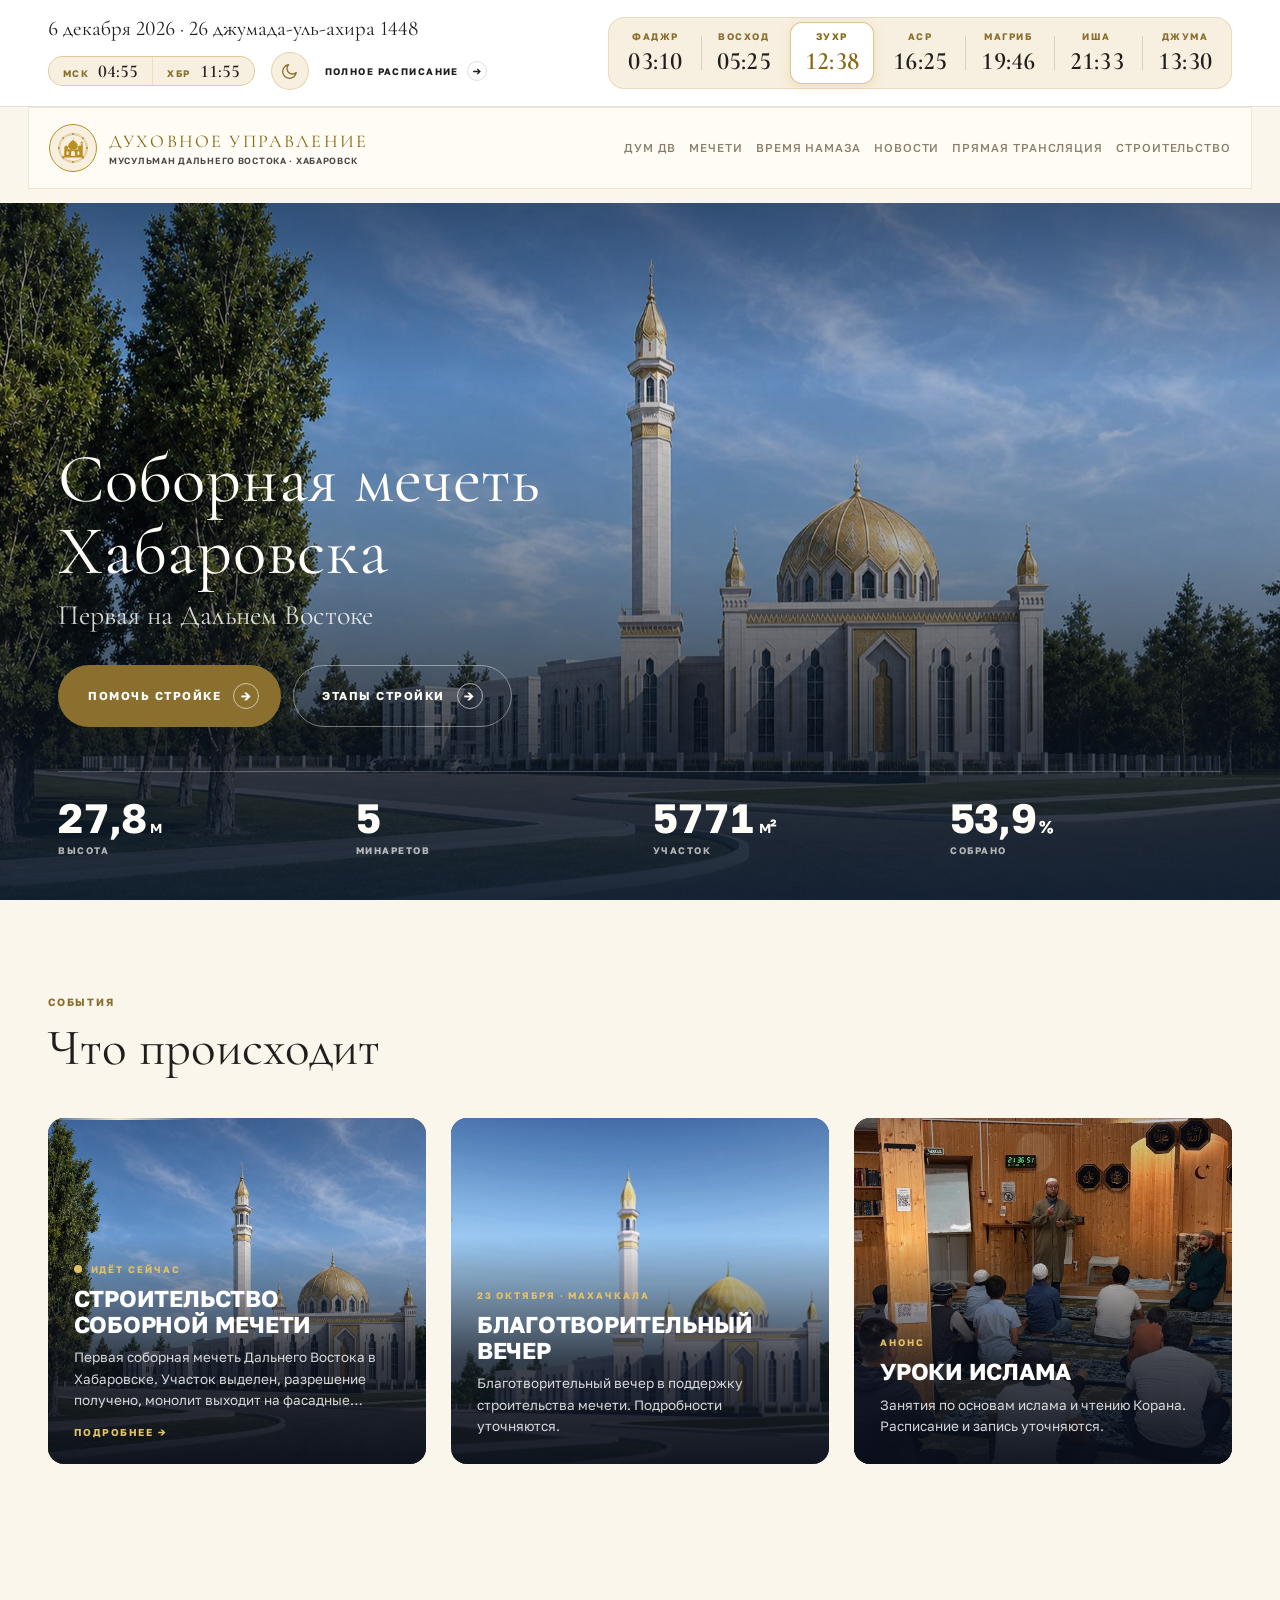
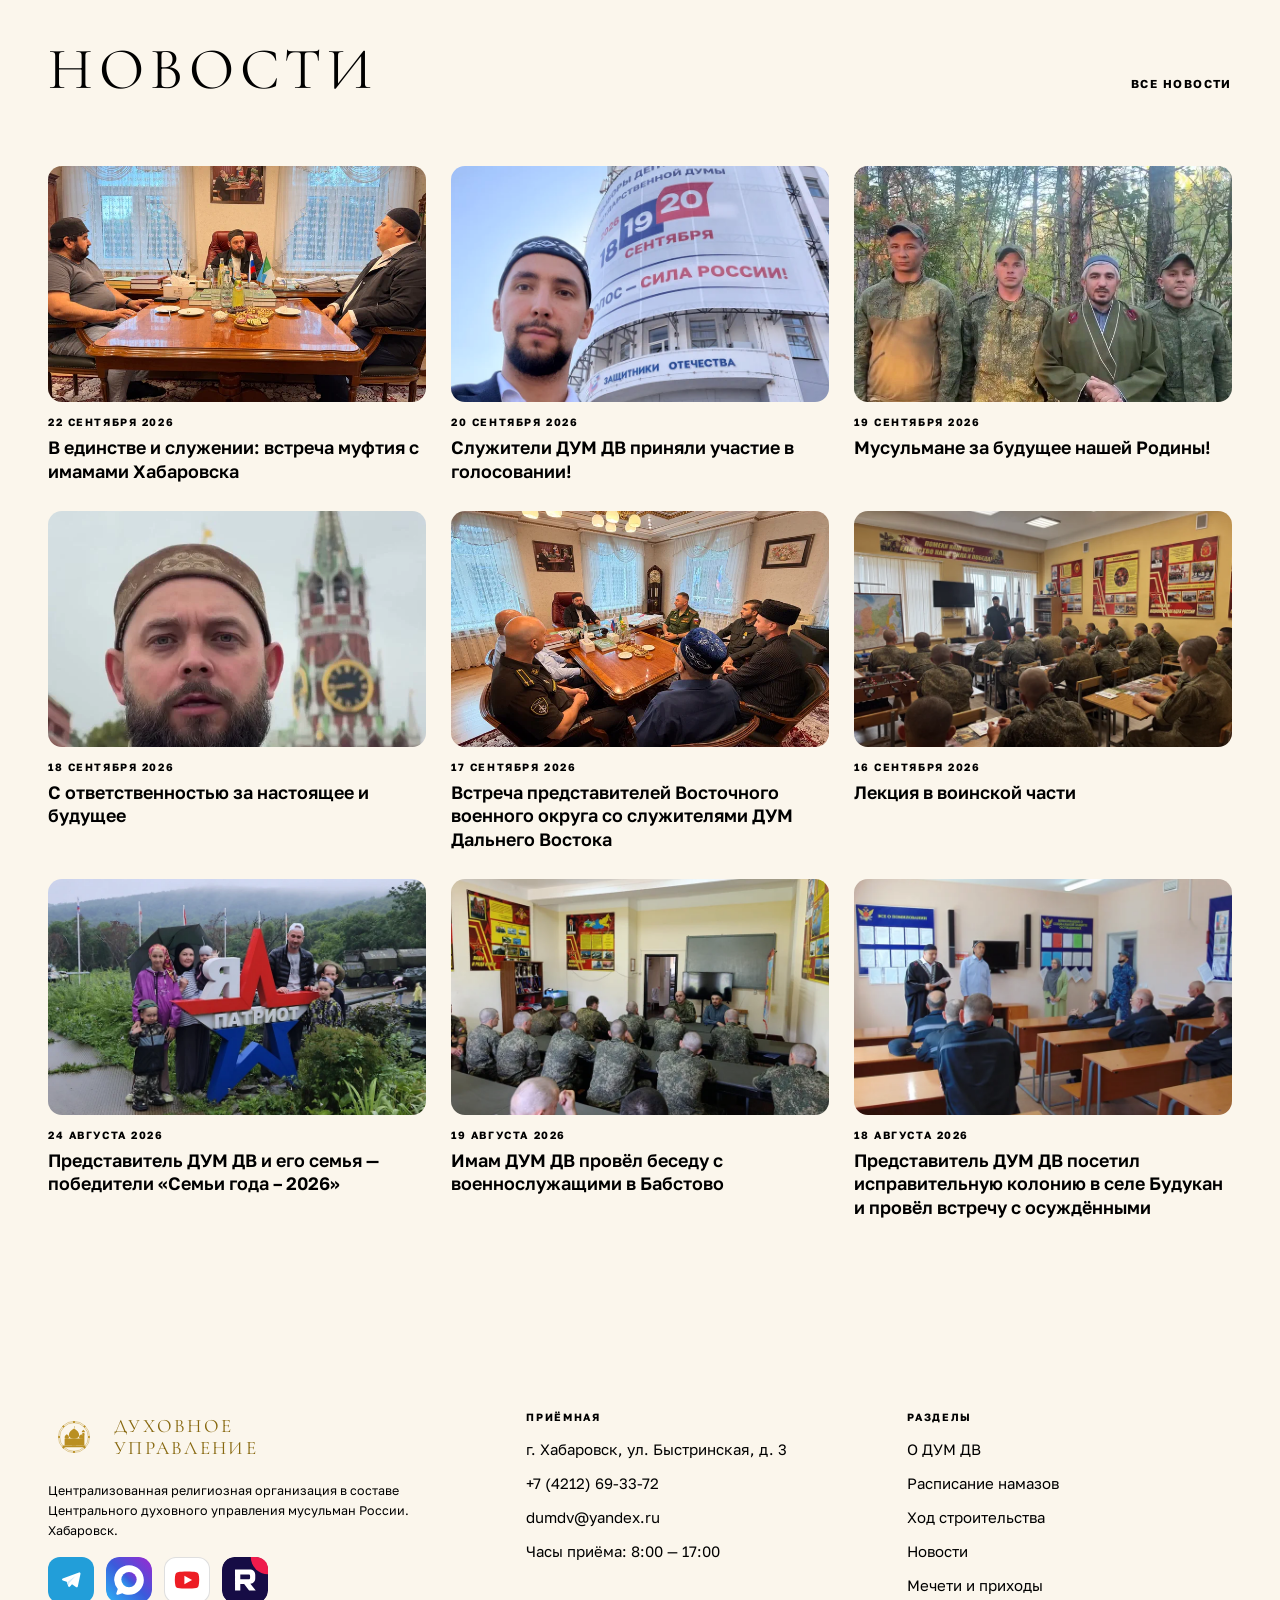
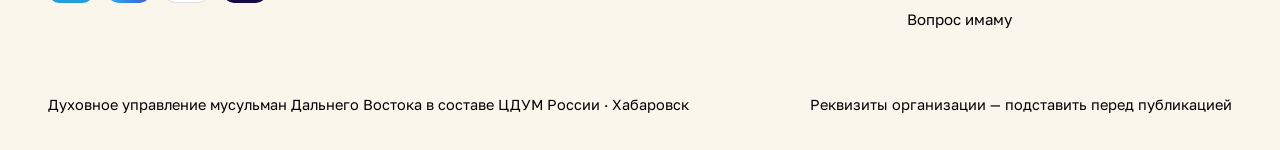
==== index.html @ f639b77c "Переключатель темы — рядом с часами Раньше он стоял последним в полосе и на телефоне уезжал отдельно" ====
<!DOCTYPE html>
<html lang="ru">
<head>
<meta charset="utf-8">
<meta name="viewport" content="width=device-width, initial-scale=1">
<title>Духовное управление мусульман Дальнего Востока — Хабаровск</title>
<link rel="preconnect" href="https://fonts.googleapis.com">
<link rel="preconnect" href="https://fonts.gstatic.com" crossorigin>
<link href="https://fonts.googleapis.com/css2?family=Cormorant+Garamond:wght@400;500;600&family=Golos+Text:wght@400;500;600;700&display=swap" rel="stylesheet">
<style>
*{box-sizing:border-box}
html{scroll-behavior:smooth}
body{margin:0;font-family:"Golos Text",system-ui,sans-serif;font-size:16px;background:#fbf6ec}
h1,h2,h3{font-family:"Cormorant Garamond",Georgia,serif;font-weight:400;margin:0}
a{color:#8a6f2e}
a:hover{color:#6f5822}
img{max-width:100%}
#night,#fsmenu{position:absolute;opacity:0;pointer-events:none}

.page{
  --pg:#fbf6ec;--srf:#ffffff;--pnl:#f7efdf;--tx:#201e1d;--mut:#4a4540;
  --brd:rgba(32,30,29,.14);--gold:#8a6f2e;--goldsoft:#c8a94f;--track:#e9dcc0;
  --strip:#ffffff;--heroimg:1;
  --veil:linear-gradient(100deg,rgba(251,246,236,.96) 0%,rgba(251,246,236,.84) 34%,rgba(251,246,236,.28) 64%,rgba(251,246,236,0) 100%);
  background:var(--pg);color:var(--tx);font-variant-numeric:lining-nums
}
#night:checked ~ .page{
  /* НОЧЬ — глубокая синева, тёплое золото, снимок остаётся читаемым */
  --pg:#0E1626;--srf:#17203200;--srf:#172032;--pnl:#131B2B;--tx:#F4EEDE;--mut:rgba(244,238,222,.74);
  --brd:rgba(244,238,222,.2);--gold:#E2C169;--goldsoft:#F0DCA3;--track:rgba(244,238,222,.18);
  --strip:#172032;--heroimg:1;
  --veil:linear-gradient(100deg,rgba(14,22,38,.95) 0%,rgba(14,22,38,.82) 34%,rgba(14,22,38,.42) 64%,rgba(14,22,38,.18) 100%)
}
/* небо со звёздами: ночью по выбору темы и ночью по хабаровскому времени */
#night:checked ~ .page .sky{display:block}
html.is-hero-night .sky{display:block}
#night:checked ~ .page .theme-day{display:none}
.theme-night{display:none}
#night:checked ~ .page .theme-night{display:inline}
#night:checked ~ .page .clocks{background:rgba(255,255,255,.14);border-color:rgba(226,193,105,.3)}
#night:checked ~ .page .clock{background:#161a23}
#night:checked ~ .page .prayers{background:rgba(255,255,255,.05)}
#night:checked ~ .page .prayer.is-next{background:rgba(226,193,105,.16);border-color:rgba(226,193,105,.5)}
#night:checked ~ .page .prayer.is-next .prayer-k,#night:checked ~ .page .prayer.is-next .prayer-v{color:#E2C169}
#night:checked ~ .page .hdr-in{background:rgba(25,29,40,.86);border-color:rgba(226,193,105,.22)}
#night:checked ~ .page .hdr.stuck .hdr-in{background:#191d28}
#night:checked ~ .page .hdr-nav a{color:rgba(243,236,221,.62)}
#night:checked ~ .page .hdr-nav a:hover,#night:checked ~ .page .hdr-nav a.active{color:#f3ecdd}
#night:checked ~ .page .hdr-nav a.active::after{background:#E2C169}
#night:checked ~ .page .hdr-link{color:#f3ecdd}
#night:checked ~ .page .dots i{background:#f3ecdd}
#night:checked ~ .page .fs{background:#12141c}
#night:checked ~ .page .hero .panel{box-shadow:0 18px 44px rgba(0,0,0,.4)}
#night:checked ~ .page .news-title{color:#E2C169}
#night:checked ~ .page .theme-toggle{background:rgba(255,255,255,.07);border-color:rgba(226,193,105,.32)}
#night:checked ~ .page .theme-toggle:hover{border-color:#E2C169;color:#E2C169}
#night:checked ~ .page .live-frame{box-shadow:0 18px 44px rgba(0,0,0,.4)}




.wrap{max-width:1240px;margin:0 auto;padding:0 28px}
.kicker{font-size:10.5px;font-weight:700;letter-spacing:.17em;text-transform:uppercase;color:var(--gold)}

/* строка намазов — единственный светло-зелёный элемент */
.strip{background:var(--strip);border-bottom:1px solid var(--brd)}
.strip-in{display:flex;align-items:center;gap:28px;flex-wrap:wrap;padding:16px 28px;max-width:1240px;margin:0 auto}
.strip-left{margin-right:auto;display:flex;flex-direction:column;gap:11px}
.strip-row{display:flex;align-items:center;gap:16px;flex-wrap:wrap}
.date{font-family:"Cormorant Garamond",Georgia,serif;font-size:21px;color:var(--tx);font-variant-numeric:lining-nums}
/* часы: Москва и Хабаровск, одной сдвоенной плашкой в стиле джумы */
.clocks{display:inline-flex;align-items:stretch;gap:1px;border-radius:999px;overflow:hidden;background:rgba(185,143,34,.28);border:1px solid rgba(185,143,34,.28)}
.clock{display:inline-flex;align-items:baseline;gap:9px;padding:5px 14px;background:var(--pnl)}
.clock-k{font-size:9.5px;font-weight:700;letter-spacing:.15em;text-transform:uppercase;color:var(--gold)}
.clock-v{font-family:"Cormorant Garamond",Georgia,serif;font-size:18px;font-weight:600;line-height:1;font-variant-numeric:lining-nums tabular-nums;color:var(--tx)}
/* двоеточие мигает раз в секунду — видно, что время живое */
.clock-v .sep{font-style:normal;animation:tick 1s step-end infinite}
@keyframes tick{0%,49%{opacity:1}50%,100%{opacity:.25}}
.strip-link{display:inline-flex;align-items:center;gap:8px;font-size:9.5px;font-weight:700;letter-spacing:.15em;text-transform:uppercase;color:var(--tx);text-decoration:none}
.strip-link .arr{display:inline-grid;place-items:center;width:20px;height:20px;flex:none;border-radius:50%;border:1px solid var(--brd);transition:background .2s ease,border-color .2s ease}
.strip-link .arr svg{display:block;width:9px;height:9px;fill:none;stroke:currentColor;stroke-width:1.8}
.strip-link:hover{color:var(--gold)}
.strip-link:hover .arr{background:var(--gold);border-color:var(--gold);color:#fff}
.strip-link:hover .arr svg{stroke:#fff}
/* времена намазов */
.prayers{display:flex;gap:4px;flex-wrap:wrap;align-items:stretch;padding:4px;border-radius:16px;background:var(--pnl);border:1px solid rgba(185,143,34,.2)}
.prayer{position:relative;display:flex;flex-direction:column;align-items:center;justify-content:center;gap:7px;min-width:78px;padding:9px 14px;border-radius:12px;border:1px solid transparent;transition:background .25s ease,border-color .25s ease}
.prayer + .prayer::before{content:"";position:absolute;left:-2px;top:22%;bottom:22%;width:1px;background:var(--brd)}
.prayer.is-next{background:var(--srf);border-color:rgba(185,143,34,.5);box-shadow:0 3px 12px rgba(185,143,34,.16)}
.prayer.is-next::before,.prayer.is-next + .prayer::before{opacity:0}
.prayer.is-next .prayer-k,.prayer.is-next .prayer-v{color:#87680F}
.prayer-k{font-size:9.5px;font-weight:700;letter-spacing:.16em;text-transform:uppercase;color:var(--gold);line-height:1}
.prayer-v{font-family:"Cormorant Garamond",Georgia,serif;font-size:25px;font-weight:600;line-height:1;font-variant-numeric:lining-nums tabular-nums;letter-spacing:.01em;color:var(--tx)}
@media (max-width:900px){
  .strip-in{gap:18px}
  .prayer{min-width:0;padding:8px 10px}
  .prayer-v{font-size:21px}
}

/* шапка */
.hdr{position:sticky;top:18px;z-index:50;padding:0 28px;transition:top .25s ease,padding .25s ease}
.hdr-in{position:relative;max-width:1240px;margin:0 auto;display:flex;align-items:center;gap:16px;flex-wrap:nowrap;white-space:nowrap;padding:16px 20px;background:rgba(255,253,247,.86);backdrop-filter:blur(10px);border:1px solid rgba(185,143,34,.18);transition:background .25s ease,box-shadow .25s ease,padding .25s ease,max-width .25s ease}
.hdr.stuck{top:12px}
.hdr.stuck .hdr-in{background:#fff;box-shadow:0 14px 34px rgba(32,30,29,.14)}
.brand{display:flex;align-items:center;gap:12px;text-decoration:none;color:inherit;margin-right:auto;flex:none}
.brand-badge{width:48px;height:48px;flex:none;border-radius:50%;background:var(--pnl);border:1.5px solid #B98F22;display:grid;place-items:center}
.mark{width:30px;height:30px;fill:#B98F22}
.mark .cut{fill:var(--pnl)}
.brand-name{font-family:"Cormorant Garamond",Georgia,serif;font-size:18px;letter-spacing:.12em;text-transform:uppercase;color:#87680F;line-height:1}
.brand-sub{font-size:9px;font-weight:600;letter-spacing:.08em;text-transform:uppercase;color:var(--mut);margin-top:4px;display:block}
.hdr-nav{display:flex;align-items:center;gap:13px;flex-wrap:nowrap;align-self:stretch}
.hdr-nav a{position:relative;display:flex;align-items:center;font-size:11.5px;font-weight:500;letter-spacing:.08em;text-transform:uppercase;color:#8a7f6a;text-decoration:none}
.hdr-nav a:hover{color:#43340D}
.hdr-nav a.active{color:#201e1d}
.hdr-nav a.active::after{content:"";position:absolute;left:-2px;right:-2px;bottom:-20px;height:2px;background:#87680F}
.hdr.stuck .hdr-nav a.active::after{bottom:-16px}
.hdr-right{display:flex;align-items:center;gap:12px;flex-wrap:nowrap;flex:none}
.hdr-link{display:inline-flex;align-items:center;gap:7px;font-size:11.5px;font-weight:500;letter-spacing:.08em;text-transform:uppercase;color:#43340D;text-decoration:none;cursor:pointer}
.hdr-link:hover{color:#87680F}
.badge{width:24px;height:24px;border-radius:50%;background:#E2C169;color:#43340D;font-family:"Cormorant Garamond",Georgia,serif;font-size:14px;font-weight:600;display:grid;place-items:center;font-variant-numeric:lining-nums tabular-nums}
.dots{display:inline-flex;align-items:center;gap:4px}
.dots i{width:5px;height:5px;border-radius:50%;background:#43340D;display:block}
.dots.close i:first-child{transform:rotate(45deg)}
.hdr-cta{padding:12px 14px 12px 18px;font-size:10.5px;letter-spacing:.08em;background:#B98F22}
.hdr-cta .arrow{width:22px;height:22px;font-size:12px}
.hdr-cta:hover{background:#87680F;color:#fff}

/* полноэкранное меню */
.fs{display:none;position:fixed;inset:0;z-index:60;background:#FFFDF7;overflow:auto}
#fsmenu:checked ~ .page .fs{display:block}
.fs-in{max-width:1240px;margin:0 auto;padding:34px 28px 80px}
.fs-top{display:flex;align-items:center;justify-content:space-between;gap:24px;padding-bottom:34px;border-bottom:1px solid var(--brd)}
.fs-grid{display:grid;grid-template-columns:1fr 1fr;gap:64px;margin-top:56px}
.fs-col h4{font-size:10.5px;font-weight:700;letter-spacing:.16em;text-transform:uppercase;color:#B98F22;margin:0 0 22px}
.fs-col a{display:block;font-family:"Cormorant Garamond",Georgia,serif;font-size:34px;line-height:1.35;color:var(--tx);text-decoration:none}
.fs-col a:hover{color:#87680F}

/* герой */
/* шапка стоит над рендером, а не поверх него */
.hero{position:relative;overflow:hidden;background:var(--pg);margin-top:14px}
.hero-img{position:absolute;inset:0;width:100%;height:100%;object-fit:cover;object-position:55% 50%;opacity:var(--heroimg)}
/* медленный наезд на рендер — как на странице стройки */
.hero-img,.hero-night-img{animation:heroCreep 11s cubic-bezier(.26,.6,.3,1) forwards}
@keyframes heroCreep{from{transform:scale(1.005)}to{transform:scale(1.085)}}
/* «Окно в Хабаровск»: баннер темнеет от магриба до восхода по времени
   Хабаровска. Слой лежит ПОД вуалью — слева вуаль его перекрывает, и
   тёмный текст на светлом остаётся читаемым, а справа видно ночь.
   Тема сайта тут ни при чём, страница всегда светлая. */
.hero-night{position:absolute;inset:0;pointer-events:none;opacity:0;transition:opacity 2s ease}
html.is-hero-night .hero-night{opacity:1}
/* Временно. Заменить на ночной рендер: assets/hero-night.webp —
   как только файл появится, скрипт добавит .has-img и имитация погаснет. */
.hero-night-tint{position:absolute;inset:0;background:linear-gradient(to bottom,rgba(8,13,30,.88) 0%,rgba(10,16,34,.8) 34%,rgba(14,21,40,.66) 66%,rgba(17,25,44,.54) 100%)}
.hero-stars{position:absolute;left:0;right:0;top:0;height:44%;background-repeat:no-repeat;background-image:
  radial-gradient(1.6px 1.6px at 14% 26%,rgba(255,255,255,.5),transparent 62%),
  radial-gradient(1.3px 1.3px at 29% 14%,rgba(255,255,255,.38),transparent 62%),
  radial-gradient(1.5px 1.5px at 47% 33%,rgba(255,255,255,.3),transparent 62%),
  radial-gradient(1.2px 1.2px at 63% 11%,rgba(255,255,255,.42),transparent 62%),
  radial-gradient(1.7px 1.7px at 78% 24%,rgba(255,255,255,.34),transparent 62%),
  radial-gradient(1.3px 1.3px at 90% 38%,rgba(255,255,255,.28),transparent 62%)}
.hero-night-img{position:absolute;inset:0;width:100%;height:100%;object-fit:cover;object-position:inherit}
.hero-night:not(.has-img) .hero-night-img{display:none}
.hero-night.has-img .hero-night-tint,.hero-night.has-img .hero-stars{display:none}
.sky{display:none;position:absolute;inset:0;pointer-events:none}
/* мягкий свет от луны по небу */
.sky::after{content:"";position:absolute;right:0;top:0;width:min(680px,72%);height:min(540px,62%);pointer-events:none;background:radial-gradient(circle at 76% 22%,rgba(243,230,192,.22),rgba(243,230,192,.08) 40%,transparent 68%)}
.moon{position:absolute;right:120px;top:70px;width:96px;height:96px;border-radius:50%;box-shadow:inset -24px -8px 0 0 #f3e6c0,0 0 120px 38px rgba(243,230,192,.3)}
.star{position:absolute;width:4px;height:4px;border-radius:50%;background:#fff;box-shadow:0 0 6px 1px rgba(255,255,255,.5);animation:twinkle 3.4s ease-in-out infinite}
/* крестообразные лучи от звезды вместо круглого зарева */
.star::before,.star::after{content:"";position:absolute;left:50%;top:50%;transform:translate(-50%,-50%);pointer-events:none}
.star::before{width:26px;height:1.5px;background:linear-gradient(90deg,transparent,rgba(255,255,255,.75) 50%,transparent)}
.star::after{width:1.5px;height:26px;background:linear-gradient(180deg,transparent,rgba(255,255,255,.75) 50%,transparent)}
@keyframes twinkle{0%,100%{opacity:.5}50%{opacity:1}}
/* ночью мечеть стоит в лунном свете — без солнечных бликов */
.sky::before{content:"";position:absolute;inset:0;pointer-events:none;
  background:radial-gradient(ellipse 54% 48% at 62% 56%,rgba(154,186,232,.18),transparent 72%),
             radial-gradient(ellipse 62% 38% at 78% 6%,rgba(176,203,246,.2),transparent 74%)}
.sky::after{background:radial-gradient(circle at 76% 22%,rgba(206,222,250,.26),rgba(206,222,250,.1) 42%,transparent 72%)}
.moon{box-shadow:inset -24px -8px 0 0 #eef2fb,0 0 130px 40px rgba(205,221,248,.34)}
/* звёзды мелкие и мерцают вразнобой */
.star{width:3px;height:3px;background:#fff;box-shadow:0 0 5px 1px rgba(255,255,255,.6);
  animation:twinkle 3.1s ease-in-out infinite}
.star::before{width:18px;height:1.2px;
  background:linear-gradient(90deg,transparent,rgba(238,245,255,.8) 50%,transparent)}
.star::after{width:1.2px;height:18px;
  background:linear-gradient(180deg,transparent,rgba(238,245,255,.8) 50%,transparent)}
.star:nth-child(3n){width:2px;height:2px;animation-duration:2.3s}
.star:nth-child(3n)::before{width:13px}
.star:nth-child(3n)::after{height:13px}
.star:nth-child(4n){width:4px;height:4px;animation-duration:4.4s}
.star:nth-child(4n)::before{width:24px}
.star:nth-child(4n)::after{height:24px}
.star:nth-child(5n){animation-duration:5.2s}
@keyframes twinkle{0%,100%{opacity:.28}50%{opacity:1}}

/* ночной снимок: гасим дневной свет и уводим кадр в синеву */
#night:checked ~ .page .hero,#night:checked ~ .page .bh{background:#070C18}
#night:checked ~ .page .hero-img,
#night:checked ~ .page .bh-shot img{filter:brightness(.44) contrast(1.08) saturate(.52)}
#night:checked ~ .page .hero-veil{background:linear-gradient(to bottom,
  rgba(7,13,26,.5) 0%,rgba(7,13,26,.28) 30%,rgba(7,13,26,.5) 62%,rgba(8,15,30,.88) 100%)}
#night:checked ~ .page .bh-veil{background:linear-gradient(to bottom,
  rgba(7,13,26,.52) 0%,rgba(7,13,26,.3) 28%,rgba(7,13,26,.5) 58%,rgba(8,15,30,.9) 100%)}
.hero-night-tint{background:linear-gradient(to bottom,rgba(8,13,30,.72) 0%,rgba(10,16,34,.6) 34%,
  rgba(14,21,40,.5) 66%,rgba(17,25,44,.62) 100%)}
.hero .panel{box-shadow:0 18px 44px rgba(32,30,29,.14)}
.hero h1{font-size:clamp(44px,7vw,92px);line-height:1.03;letter-spacing:.02em;text-transform:uppercase;max-width:12ch;color:var(--tx)}
.hero p{font-family:"Cormorant Garamond",Georgia,serif;font-size:26px;line-height:1.5;max-width:34ch;color:var(--mut);margin:32px 0 38px}
.btns{display:flex;gap:14px;flex-wrap:wrap}
.btn{display:inline-flex;align-items:center;gap:12px;border-radius:999px;padding:17px 22px 17px 30px;font-size:11.5px;font-weight:700;letter-spacing:.13em;text-transform:uppercase;text-decoration:none}
.btn-primary{background:var(--gold);color:#fff}
.btn-primary:hover{opacity:.88;color:#fff}
.btn-ghost{border:1px solid var(--brd);color:var(--gold);padding:17px 28px}
.btn-ghost:hover{background:var(--pnl)}
.arrow{width:26px;height:26px;border:1.5px solid rgba(255,255,255,.6);border-radius:50%;display:grid;place-items:center;font-size:13px}

/* первый экран: светлый текст на затемнённом рендере, цифры по низу */
.hero{min-height:86svh;display:flex;flex-direction:column;justify-content:flex-end;color:#FFFDF8}
.hero-veil{position:absolute;inset:0;background:linear-gradient(to bottom,
  rgba(10,18,30,.46) 0%,rgba(10,18,30,.1) 26%,rgba(10,18,30,.34) 50%,
  rgba(10,18,30,.74) 76%,rgba(14,28,47,.94) 100%)}
.hero-in{position:relative;width:100%;max-width:1240px;margin:0 auto;
  padding:clamp(104px,12vw,170px) clamp(20px,3vw,52px) clamp(26px,3.4vw,44px)}
.hero h1{font-size:clamp(34px,5.4vw,74px);line-height:1.04;letter-spacing:.01em;
  text-transform:none;max-width:16ch;color:#FFFDF8;margin:0}
.hero .hero-sub{font-family:"Cormorant Garamond",Georgia,serif;font-size:clamp(18px,2.2vw,28px);
  line-height:1.25;color:rgba(255,253,248,.84);margin:10px 0 0;max-width:none}
.hero-btns{display:flex;flex-wrap:wrap;gap:12px;margin-top:clamp(22px,3vw,32px)}
.hero-btns .btn-ghost{border-color:rgba(255,253,248,.42);color:#FFFDF8}
.hero-btns .btn-ghost:hover{border-color:#FFFDF8;background:rgba(255,253,248,.1)}
.hero-figs{display:grid;grid-template-columns:repeat(4,1fr);gap:clamp(10px,2vw,26px);
  margin-top:clamp(26px,3.6vw,44px);padding-top:clamp(18px,2.4vw,26px);
  border-top:1px solid rgba(255,253,248,.22)}
.hero-v{font-size:clamp(22px,3.2vw,42px);font-weight:700;line-height:1;letter-spacing:-.02em;
  font-variant-numeric:lining-nums tabular-nums}
.hero-v small{font-size:.42em;font-weight:600;margin-left:.2em}
.hero-k{margin-top:7px;font-size:9.5px;font-weight:700;letter-spacing:.16em;text-transform:uppercase;
  color:rgba(255,253,248,.68)}
@media (max-width:680px){.hero-figs{grid-template-columns:1fr 1fr;row-gap:20px}}

/* о нас */
.about{background:var(--srf);padding:100px 0}
.about h2{font-size:clamp(32px,4vw,48px);line-height:1.12;color:var(--tx);margin:16px 0 22px;max-width:22ch}
.about-grid{display:grid;grid-template-columns:1.05fr 1fr;gap:64px;align-items:start}
.about .lead{margin-bottom:16px}
.about-facts{display:grid;grid-template-columns:1fr 1fr;gap:1px;background:var(--brd)}
.fact{background:var(--srf);padding:24px 22px}
.fact-k{font-size:10px;font-weight:700;letter-spacing:.14em;text-transform:uppercase;color:var(--gold)}
.fact-v{font-family:"Cormorant Garamond",Georgia,serif;font-size:22px;line-height:1.3;color:var(--tx);margin-top:8px}

/* стройка */
.build{background:var(--pnl);padding:100px 0 92px}
.build-grid{display:grid;grid-template-columns:1fr;gap:64px;align-items:start;margin-top:20px}
.build h2{font-size:clamp(34px,4vw,54px);line-height:1.12;color:var(--tx);margin-bottom:22px}
.lead{font-size:17px;line-height:1.75;color:var(--mut);max-width:52ch;margin:0}
.big-sum{font-family:"Cormorant Garamond",Georgia,serif;font-size:clamp(40px,5vw,64px);line-height:1;color:var(--gold);margin-top:40px;font-variant-numeric:lining-nums tabular-nums}
.sub{font-size:14px;color:var(--mut);margin-top:10px}
.rule{height:1px;background:var(--brd);margin:28px 0 20px;max-width:56ch}
.panel{background:var(--srf);border:1px solid var(--brd);border-radius:6px;padding:28px}
.panel-row{display:flex;justify-content:space-between;gap:16px;align-items:flex-end}
.panel-label{font-size:11px;font-weight:700;letter-spacing:.14em;text-transform:uppercase;color:var(--gold)}
.panel-num{font-family:"Cormorant Garamond",Georgia,serif;font-size:32px;line-height:1.1;margin-top:4px;color:var(--tx);white-space:nowrap;font-variant-numeric:lining-nums tabular-nums}
.panel-num-sm{font-size:26px}
.track{height:10px;border-radius:999px;background:var(--track);overflow:hidden}
.bar{height:100%;background:var(--gold)}
.panel .track{height:12px;margin-top:16px}
.meta-row{display:flex;justify-content:space-between;font-size:12px;color:var(--mut);margin-top:8px}
.goal{background:var(--pnl);border-radius:6px;padding:20px;margin-top:20px}
.goal .track{margin-top:10px;height:10px}
.goal .bar{background:var(--goldsoft)}
.amounts{display:grid;grid-template-columns:repeat(4,1fr);gap:8px;margin-top:12px}
.amount{border:1px solid var(--brd);border-radius:999px;padding:7px 4px;text-align:center;font-family:"Cormorant Garamond",Georgia,serif;font-size:15px;font-weight:600;color:var(--tx);font-variant-numeric:lining-nums tabular-nums}
.amount.on{background:var(--gold);border-color:var(--gold);color:#fff}
.panel .btn{width:100%;justify-content:center;margin-top:20px;padding:18px}
.fine{font-size:12px;line-height:1.6;color:var(--mut);margin-top:14px}

.stages{margin-top:72px;display:flex;flex-direction:column;gap:12px}
.stage{display:grid;grid-template-columns:96px 1fr 300px;gap:28px;align-items:center;background:var(--srf);border:1px solid var(--brd);border-left:5px solid var(--brd);border-radius:4px;padding:24px 28px}
.stage.active{border-color:var(--gold);border-left-color:var(--gold);background:rgba(200,169,79,.12)}
.stage-num{display:flex;flex-direction:column;gap:6px}
.stage-num .num{font-family:"Cormorant Garamond",Georgia,serif;font-size:38px;line-height:1;color:var(--mut)}
.stage.done .num{color:var(--tx)}
.stage.active .num{color:var(--gold)}
.stage-num .status{font-size:9.5px;font-weight:700;letter-spacing:.14em;text-transform:uppercase;color:var(--mut)}
.stage.active .status{color:var(--gold)}
.stage-title{font-family:"Cormorant Garamond",Georgia,serif;font-size:26px;line-height:1.25;color:var(--tx)}
.stage-money-row{display:flex;justify-content:space-between;align-items:baseline;gap:12px;margin-bottom:10px}
.stage-money .sum{font-family:"Cormorant Garamond",Georgia,serif;font-size:18px;font-weight:600;color:var(--tx);font-variant-numeric:lining-nums tabular-nums}
.stage-money .pct{font-family:"Cormorant Garamond",Georgia,serif;font-size:17px;font-weight:600;color:var(--mut);font-variant-numeric:lining-nums tabular-nums}
.stage.active .pct{color:var(--gold)}
.stage.done .bar{background:var(--goldsoft)}
.stage.next .bar{background:transparent}

/* новости */
.news{background:var(--srf);padding:110px 0 120px}
.head-row{display:flex;align-items:baseline;justify-content:space-between;gap:24px;margin:0 0 64px}
.head-row h2{font-size:clamp(32px,4vw,52px);line-height:1.1;color:var(--tx)}
.more{font-size:11.5px;font-weight:700;letter-spacing:.13em;text-transform:uppercase;text-decoration:none;color:var(--gold);border-bottom:1px solid var(--goldsoft);padding-bottom:3px}
/* новости — воздушная сетка в духе Montfort: тонкий заголовок, сноска-дата, ссылка без засечек */
.news .head-row h2{font-size:clamp(38px,4.6vw,60px);font-weight:400;letter-spacing:.1em;text-transform:uppercase;color:var(--gold)}
.news-grid{display:grid;grid-template-columns:repeat(3,1fr);gap:72px 44px}
.news-card{display:block;text-decoration:none;color:inherit}
.news-photo{aspect-ratio:3/2;border-radius:4px;background:var(--pnl);border:1px solid var(--brd);display:grid;place-items:center;overflow:hidden;transition:filter .3s ease}
.news-photo img{width:100%;height:100%;object-fit:cover;display:block}
.news-card:hover .news-photo{filter:brightness(1.04)}
.news-photo .slot-label{font-size:10px;font-weight:600;letter-spacing:.16em;text-transform:uppercase;color:var(--mut);opacity:.75}
.news-date{font-size:12.5px;font-weight:400;letter-spacing:.01em;color:var(--mut);margin-top:26px}
.news-title{font-family:"Golos Text",system-ui,sans-serif;font-size:19px;font-weight:400;line-height:1.55;letter-spacing:.005em;color:#87680F;margin-top:12px;transition:color .2s ease}
.news-card:hover .news-title{color:var(--tx)}

/* приходы */
.regions{background:var(--pg);padding:100px 0}
.regions-grid{display:grid;grid-template-columns:repeat(4,1fr);gap:1px;background:var(--brd)}
.region{background:var(--pg);padding:30px 26px;min-width:0}
.region-name{font-family:"Cormorant Garamond",Georgia,serif;font-size:26px;line-height:1.2;color:var(--tx)}
.region-note{font-size:14px;line-height:1.6;color:var(--mut);margin-top:10px}

/* вопрос имаму */
.ask{background:var(--pg);padding:0 0 96px}
.ask-in{border-top:1px solid var(--brd);padding-top:56px;display:flex;align-items:center;justify-content:space-between;gap:56px;flex-wrap:wrap}
.ask h2{font-size:clamp(32px,4vw,52px);line-height:1.12;margin:16px 0 14px;color:var(--tx)}
.ask p{font-size:17px;line-height:1.7;color:var(--mut);margin:0;max-width:56ch}

/* подвал */
footer{background:var(--srf);border-top:1px solid var(--brd);color:var(--tx)}
.foot{display:grid;grid-template-columns:1.3fr 1fr 1fr;gap:56px;padding:72px 28px 30px;max-width:1240px;margin:0 auto}
.foot-brand{display:flex;align-items:center;gap:14px}
.foot-badge{width:52px;height:52px;border-radius:50%;background:var(--pnl);border:1.5px solid var(--gold);display:grid;place-items:center}
.foot-badge .mark{width:32px;height:32px}
.foot-col h4{font-size:10.5px;font-weight:700;letter-spacing:.16em;text-transform:uppercase;color:var(--gold);margin:0 0 14px}
.foot-col a,.foot-col span{display:block;font-size:15px;line-height:1.6;color:var(--tx);text-decoration:none;margin-bottom:10px}
.foot-note{font-size:12.5px;color:var(--mut);line-height:1.6}
.socials{display:flex;gap:12px;margin-top:16px}
.social{position:relative;width:46px;height:46px;border-radius:12px;display:grid;place-items:center;text-decoration:none;overflow:hidden;transition:transform .25s ease,box-shadow .25s ease}
.social::after{content:"";position:absolute;inset:0;border-radius:inherit;pointer-events:none;opacity:0;background:linear-gradient(115deg,transparent 30%,rgba(255,255,255,.75) 50%,transparent 70%);background-size:280% 100%;background-position:130% 0}
.social:hover{transform:translateY(-3px);box-shadow:0 10px 22px rgba(32,30,29,.22)}
.social:hover::after{opacity:1;animation:sheen 1.1s ease-in-out infinite}
@keyframes sheen{0%{background-position:130% 0}100%{background-position:-130% 0}}
@media (prefers-reduced-motion:reduce){
  .social:hover::after{animation:none;opacity:.35;background-position:50% 0}
  .social:hover{transform:none}
  .clock-v .sep{animation:none}
  .hero-night{transition:none}
  .hero-img,.hero-night-img{animation:none;transform:none}
}
.legal{max-width:1240px;margin:0 auto;padding:0 28px 34px}
.legal-in{border-top:1px solid var(--brd);padding-top:22px;display:flex;justify-content:space-between;align-items:center;gap:22px;flex-wrap:wrap;font-size:14.5px;line-height:1.6;color:var(--mut)}
.theme-btn{font-size:12px;color:var(--gold);cursor:pointer;border-bottom:1px solid var(--brd);padding-bottom:2px}
.theme-btn:hover{color:var(--tx)}
.theme-toggle{display:inline-grid;place-items:center;width:38px;height:38px;flex:none;cursor:pointer;border-radius:50%;background:var(--pnl);border:1px solid rgba(185,143,34,.28);color:var(--gold);transition:background .2s ease,border-color .2s ease,color .2s ease}
.theme-toggle:hover{border-color:#B98F22;color:#87680F}
.theme-toggle svg{width:19px;height:19px;fill:none;stroke:currentColor;stroke-width:1.7;stroke-linecap:round;stroke-linejoin:round}
/* светлая тема — луна (нажать, чтобы стемнело), тёмная — солнце */
.theme-toggle .theme-day{display:block}
.theme-toggle .theme-night{display:none}
.vh{position:absolute;width:1px;height:1px;margin:-1px;padding:0;overflow:hidden;clip:rect(0 0 0 0);white-space:nowrap;border:0}

/* шапка: одна строка на десктопе, на узких экранах разделы переносятся под логотип */
@media (max-width:700px){
  .hdr{padding:0 12px}
  .hdr-in{flex-wrap:wrap;white-space:normal;justify-content:center;gap:10px;padding:12px 14px}
  .brand{margin-right:0}
  .brand-sub{display:none}
  .hdr-nav{width:100%;justify-content:center;align-self:auto;gap:18px;flex-wrap:wrap}
  .hdr-nav a{font-size:10.5px}
  .hdr-nav a.active::after,.hdr.stuck .hdr-nav a.active::after{bottom:-5px}
}
@media (max-width:420px){
  .brand-badge{width:40px;height:40px}
  .mark{width:26px;height:26px}
  .brand-name{font-size:15px;letter-spacing:.08em}
  .hdr-nav{gap:14px}
  .panel{padding:20px}
  .panel-row{gap:10px}
  .panel-num{font-size:22px}
  .panel-num-sm{font-size:20px}
  .goal{padding:16px}
}
@media (max-width:1080px){
  .build-grid,.about-grid{grid-template-columns:1fr}
  .stage{grid-template-columns:80px 1fr}
  .stage-money{grid-column:1 / -1}
  .news-grid{grid-template-columns:1fr}
  .regions-grid{grid-template-columns:1fr 1fr}
  .foot{grid-template-columns:1fr}
  .moon{right:40px;top:40px;width:70px;height:70px}
}
@media (max-width:680px){
  .regions-grid{grid-template-columns:1fr}
  /* герой вытягивается в столбец, и от кадра остаётся узкая полоса:
     на 375 px видно меньше 12% ширины. Смещаем так, чтобы в эту
     полосу попал купол, а не пустое небо слева от минарета */
  .hero-img{object-position:70% 50%}
}
/* форма пожертвования */
.panel{border-radius:18px;padding:17px}
.panel .panel-label{font-size:9.5px;letter-spacing:.13em}
.panel .panel-num{font-size:21px;margin-top:2px}
.panel .panel-num-sm{font-size:17px;margin-top:1px}
.panel .meta-row{font-size:11px;margin-top:6px}
.panel .track{height:7px;margin-top:10px}
.panel .goal{margin-top:12px}
.panel .fine{font-size:10.5px;line-height:1.5;margin-top:9px}
.panel .btn{padding:13px 18px;font-size:10.5px;margin-top:12px}
.field-name{margin-top:12px}
.name-input{margin-top:7px;padding:9px 12px;font-size:16px}
.field-name.hidden{display:none}
.period{display:flex;gap:18px;flex-wrap:wrap;margin-top:8px}
.period .check{margin-top:0}
.track{position:relative;overflow:visible}
.bar{position:relative;border-radius:999px}
.bar-tag{position:absolute;right:-1px;top:50%;transform:translateY(-50%);background:var(--gold);color:#fff;font-family:"Cormorant Garamond",Georgia,serif;font-size:11.5px;font-weight:600;line-height:1;padding:3px 8px;border-radius:999px;border:2px solid var(--srf);font-variant-numeric:lining-nums tabular-nums}
.goal{border-radius:13px;background:linear-gradient(135deg,#E0AC2B,#B98F22 55%,#8E6B12);color:#fff;padding:11px 12px;box-shadow:0 6px 18px rgba(185,143,34,.34)}
.goal .panel-label,.goal .fine{color:rgba(255,255,255,.82)}
.goal .panel-num{color:#fff;font-size:18px}
.goal .track{background:rgba(255,255,255,.28)}
.goal .bar{background:#fff}
.goal-chip{background:rgba(255,255,255,.26);border-radius:999px;padding:4px 10px;font-size:9px;font-weight:700;letter-spacing:.13em;text-transform:uppercase;color:#fff}
.goal-pct{font-family:"Cormorant Garamond",Georgia,serif;font-size:15px;font-weight:600;color:#fff;background:rgba(255,255,255,.26);border-radius:999px;padding:3px 10px;font-variant-numeric:lining-nums tabular-nums}
.panel-note{font-size:13px;line-height:1.6;color:var(--mut);margin:18px 0 16px}
.check{display:flex;align-items:flex-start;gap:8px;font-size:12px;line-height:1.4;color:var(--tx);cursor:pointer;margin-top:8px}
.check input{width:15px;height:15px;flex:none;margin:1px 0 0;accent-color:#B98F22;cursor:pointer}
.check-consent{font-size:10.5px;color:var(--mut);margin-top:11px}
.check-week{margin-top:10px}
.sum-input{width:100%;margin-top:7px;padding:10px 12px;border:1px solid var(--brd);border-radius:11px;background:var(--srf);color:var(--tx);font-family:"Cormorant Garamond",Georgia,serif;font-size:18px;font-variant-numeric:lining-nums tabular-nums}
.sum-input:focus{outline:none;border-color:#B98F22}
.amounts{display:grid;grid-template-columns:repeat(4,1fr);gap:8px;margin-top:10px}
.amount{cursor:pointer;background:var(--srf);transition:background .2s ease,border-color .2s ease,color .2s ease}
.amount:hover{border-color:#B98F22}
.pay-mode{display:grid;grid-template-columns:1.25fr 1fr;gap:8px;margin-top:14px}
.mode{cursor:pointer;border-radius:11px;padding:10px 9px;font-family:inherit;font-size:10px;font-weight:700;letter-spacing:.07em;text-transform:uppercase;display:inline-flex;align-items:center;justify-content:center;gap:6px;transition:filter .2s ease,background .2s ease,color .2s ease}
.mode-auto{border:0;background:linear-gradient(135deg,#C79A26,#87680F);color:#fff;box-shadow:0 8px 22px rgba(185,143,34,.32)}
.mode-auto:hover{filter:brightness(1.06)}
.mode-once{border:1px solid var(--brd);background:var(--srf);color:var(--tx)}
.mode-once:hover{border-color:#B98F22;color:#87680F}
.mode-badge{background:rgba(255,255,255,.24);border-radius:999px;padding:3px 9px;font-size:10.5px;letter-spacing:.04em}
.pay-tabs{display:flex;gap:18px;margin-top:14px;border-bottom:1px solid var(--brd)}
.ptab{appearance:none;border:0;background:none;font-family:inherit;font-size:11.5px;color:var(--mut);padding:0 0 8px;cursor:pointer;position:relative}
.ptab.on{color:var(--tx);font-weight:600}
.ptab.on::after{content:"";position:absolute;left:0;right:0;bottom:-1px;height:2px;background:#B98F22}
.methods{display:grid;grid-template-columns:1fr 1fr;gap:7px;margin-top:10px}
.method-wide{grid-column:1 / -1;justify-content:center}
.method{display:flex;align-items:center;gap:8px;padding:8px 11px;border:1px solid var(--brd);border-radius:10px;background:var(--srf);font-family:inherit;font-size:11.5px;color:var(--tx);cursor:pointer;text-align:left;transition:border-color .2s ease,background .2s ease}
.method:hover{border-color:#B98F22}
.method.on{border-color:#B98F22;background:rgba(185,143,34,.08)}
.method .mi{width:23px;height:19px;flex:none;display:grid;place-items:center}
.method .mi svg{width:100%;height:100%;display:block}
.panel .btn{border-radius:14px}
@media (max-width:420px){
  .amounts{grid-template-columns:1fr 1fr}
  .methods{grid-template-columns:1fr}
  .pay-mode{grid-template-columns:1fr}
}

/* окно прямой трансляции вместо панели платежей */
/* в разметке окно идёт вторым, а показать его надо слева */
.live{min-width:0;order:-1}
.live-k{font-size:10px;font-weight:700;letter-spacing:.18em;text-transform:uppercase;color:var(--gold);
  display:flex;align-items:center;gap:9px}
.live-k::before{content:"";width:8px;height:8px;border-radius:50%;background:#d8443a;
  box-shadow:0 0 0 0 rgba(216,68,58,.6);animation:livePulse 2s ease-out infinite}
@keyframes livePulse{70%{box-shadow:0 0 0 9px rgba(216,68,58,0)}100%{box-shadow:0 0 0 0 rgba(216,68,58,0)}}
.live-frame{position:relative;margin-top:12px;aspect-ratio:16/9;border-radius:16px;overflow:hidden;
  background:#0d1420;border:1px solid var(--brd);box-shadow:0 18px 44px rgba(32,30,29,.16)}
.live-frame iframe{position:absolute;inset:0;width:100%;height:100%;border:0}
.live-n{margin-top:12px;font-size:13px;line-height:1.55;color:var(--mut)}

/* круглая кнопка пожертвования: ведёт на сайт сбора «Дом в раю» */
.give-dot{position:fixed;right:clamp(16px,2.4vw,30px);bottom:clamp(16px,2.4vw,30px);z-index:60;
  width:112px;height:112px;border-radius:50%;display:grid;place-items:center;text-align:center;
  background:var(--gold);color:#fff;text-decoration:none;
  font-size:10px;font-weight:700;letter-spacing:.12em;text-transform:uppercase;line-height:1.35;
  box-shadow:0 14px 36px rgba(185,143,34,.42);
  transition:transform .25s ease,background .25s ease}
.give-dot:hover{background:#9C7718;color:#fff;transform:translateY(-3px) scale(1.03)}
.give-dot:focus-visible{outline:2px solid var(--gold);outline-offset:4px}
.give-dot span{display:block;padding:0 12px}
@media (max-width:560px){.give-dot{width:94px;height:94px;font-size:9px}}

/* ── новости на главной: девять карточек сеткой ────────────────── */
.nr{position:relative;margin-top:clamp(22px,3vw,34px)}
.nr-row{display:grid;grid-template-columns:repeat(3,minmax(0,1fr));
  gap:clamp(18px,2.2vw,30px) clamp(16px,2vw,28px)}
@media (max-width:980px){.nr-row{grid-template-columns:repeat(2,minmax(0,1fr))}}
@media (max-width:640px){.nr-row{grid-template-columns:1fr}}
.nr-card{display:block;text-decoration:none;color:var(--tx);min-width:0}
.nr-shot{position:relative;aspect-ratio:16/10;border-radius:14px;overflow:hidden;background:var(--pnl)}
.nr-shot img{width:100%;height:100%;object-fit:cover;transition:transform .45s ease}
.nr-card:hover .nr-shot img,.nr-card:focus-visible .nr-shot img{transform:scale(1.03)}
.nr-stub{position:absolute;inset:0;background:
  radial-gradient(circle at 50% 44%,rgba(185,143,34,.22),transparent 64%),
  linear-gradient(160deg,#13243C,#0B1726)}
.nr-d{margin-top:14px;font-size:10.5px;font-weight:700;letter-spacing:.15em;text-transform:uppercase;color:var(--gold)}
.nr-t{margin-top:8px;font-size:clamp(17px,1.4vw,21px);line-height:1.3;color:var(--tx);font-weight:600;
  display:-webkit-box;-webkit-line-clamp:3;-webkit-box-orient:vertical;overflow:hidden}
.nr-card:hover .nr-t{color:var(--gold)}
.nr-card:focus-visible{outline:2px solid var(--gold);outline-offset:4px;border-radius:14px}

/* кадр трансляции: пока статичный вид площадки */
.live-still{position:absolute;inset:0;width:100%;height:100%;object-fit:cover}
.live-grid{position:absolute;inset:0;pointer-events:none;
  background:linear-gradient(to bottom,rgba(8,14,24,.3),rgba(8,14,24,0) 36%,rgba(8,14,24,.55)),
    repeating-linear-gradient(to bottom,rgba(255,255,255,.035) 0 1px,transparent 1px 3px)}
.live-tag{position:absolute;left:12px;bottom:12px;padding:5px 10px;border-radius:7px;
  background:rgba(10,16,26,.66);color:rgba(255,255,255,.86);
  font-size:9.5px;font-weight:700;letter-spacing:.14em;text-transform:uppercase}

/* ── события: ряд карточек покомпактнее ────────────────────────── */
.ev{background:var(--pg);padding:clamp(56px,7vw,100px) 0 clamp(40px,5vw,70px)}
.ev-head{display:flex;flex-wrap:wrap;align-items:baseline;justify-content:space-between;gap:18px}
.ev-head h2{font-size:clamp(30px,4vw,52px);line-height:1.1;color:var(--tx);margin:10px 0 0}
.ev-row{display:grid;grid-template-columns:repeat(3,minmax(0,1fr));
  gap:clamp(16px,2vw,26px);margin-top:clamp(26px,3.4vw,42px)}
@media (max-width:980px){.ev-row{grid-template-columns:repeat(2,minmax(0,1fr))}}
@media (max-width:640px){.ev-row{grid-template-columns:1fr}}

.ev-card{position:relative;display:block;text-decoration:none;isolation:isolate;
  min-height:clamp(300px,27vw,380px);border-radius:16px;overflow:hidden;background:#10192a;color:#fff;
  opacity:0;transform:translateY(18px);
  transition:opacity .6s ease,transform .6s cubic-bezier(.22,1,.36,1),box-shadow .35s ease}
.ev-card.seen{opacity:1;transform:none}
.ev-card.seen:hover{transform:translateY(-6px);box-shadow:0 22px 46px rgba(8,14,26,.3)}
.ev-shot{position:absolute;inset:0;z-index:1;overflow:hidden}
.ev-shot img{width:100%;height:100%;object-fit:cover;transition:transform .6s ease}
.ev-card:hover .ev-shot img,.ev-card:focus-visible .ev-shot img{transform:scale(1.06)}
/* события без фото: не серый блок, а тёмный фон с золотым орнаментом */
.ev-stub{position:absolute;inset:0;z-index:1;background:
  radial-gradient(circle at 50% 38%,rgba(185,143,34,.24),transparent 62%),
  linear-gradient(160deg,#16294a,#0B1726)}
.ev-stub::after{content:"";position:absolute;left:50%;top:34%;transform:translate(-50%,-50%) rotate(45deg);
  width:min(130px,34%);aspect-ratio:1;border:1px solid rgba(226,193,105,.4);
  background:
    radial-gradient(circle at 50% 50%,transparent 44%,rgba(226,193,105,.28) 44.5%,transparent 51%),
    linear-gradient(to right,transparent calc(50% - .5px),rgba(226,193,105,.28) calc(50% - .5px),rgba(226,193,105,.28) calc(50% + .5px),transparent calc(50% + .5px)),
    linear-gradient(to bottom,transparent calc(50% - .5px),rgba(226,193,105,.28) calc(50% - .5px),rgba(226,193,105,.28) calc(50% + .5px),transparent calc(50% + .5px))}
.ev-veil{position:absolute;inset:0;z-index:2;transition:background .35s ease;
  background:linear-gradient(to bottom,rgba(8,14,26,.24) 0%,rgba(8,14,26,.02) 34%,rgba(8,14,26,.76) 70%,rgba(8,14,26,.95) 100%)}
.ev-card:hover .ev-veil{background:linear-gradient(to bottom,rgba(8,14,26,.3) 0%,rgba(8,14,26,.08) 30%,rgba(8,14,26,.82) 68%,rgba(8,14,26,.97) 100%)}
/* золотые уголки: собираются при наведении */
.ev-corner{position:absolute;z-index:3;width:26px;height:26px;pointer-events:none;opacity:0;
  transition:opacity .35s ease,width .35s ease,height .35s ease}
.ev-corner.tl{left:14px;top:14px;border-left:1px solid rgba(226,193,105,.85);border-top:1px solid rgba(226,193,105,.85)}
.ev-corner.br{right:14px;bottom:14px;border-right:1px solid rgba(226,193,105,.85);border-bottom:1px solid rgba(226,193,105,.85)}
.ev-card:hover .ev-corner,.ev-card:focus-visible .ev-corner{opacity:1;width:40px;height:40px}

.ev-in{position:relative;z-index:3;display:flex;flex-direction:column;justify-content:flex-end;
  min-height:inherit;height:100%;padding:clamp(18px,2vw,28px)}
.ev-k{display:inline-flex;align-items:center;gap:9px;font-size:9.5px;font-weight:700;
  letter-spacing:.2em;text-transform:uppercase;color:#E2C169}
.ev-t{margin:10px 0 0;font-family:"Golos Text",system-ui,sans-serif;
  font-size:clamp(19px,1.8vw,26px);font-weight:700;line-height:1.14;letter-spacing:-.01em;
  text-transform:uppercase;color:#fff}
.ev-x{margin:10px 0 0;max-width:40ch;font-size:13.5px;line-height:1.6;color:rgba(255,255,255,.82);
  display:-webkit-box;-webkit-line-clamp:3;-webkit-box-orient:vertical;overflow:hidden}
.ev-more{display:inline-flex;align-items:center;gap:9px;margin-top:14px;transition:gap .25s ease;
  font-size:10px;font-weight:700;letter-spacing:.15em;text-transform:uppercase;color:#E2C169}
.ev-card:hover .ev-more{gap:14px}
.ev-card:focus-visible{outline:2px solid var(--gold);outline-offset:3px}

/* то, что идёт прямо сейчас: золотая рамка, живая точка и блик по кромке */
.ev-card.ev-live{box-shadow:inset 0 0 0 2px rgba(226,193,105,.85)}
.ev-card.ev-live.seen:hover{box-shadow:inset 0 0 0 2px rgba(226,193,105,.95),0 22px 46px rgba(8,14,26,.32)}
.ev-glow{position:absolute;z-index:4;left:0;top:0;height:2px;width:38%;pointer-events:none;
  background:linear-gradient(90deg,transparent,rgba(255,240,196,.95),transparent);
  animation:evSweep 3.6s ease-in-out infinite}
@keyframes evSweep{0%{transform:translateX(-100%)}100%{transform:translateX(300%)}}
.ev-pulse{width:8px;height:8px;border-radius:50%;background:#E2C169;flex:none;
  box-shadow:0 0 0 0 rgba(226,193,105,.65);animation:evPulse 2.2s ease-out infinite}
@keyframes evPulse{
  0%{box-shadow:0 0 0 0 rgba(226,193,105,.6)}
  70%{box-shadow:0 0 0 9px rgba(226,193,105,0)}
  100%{box-shadow:0 0 0 0 rgba(226,193,105,0)}
}

@media (prefers-reduced-motion:reduce){
  .ev-card{opacity:1;transform:none;transition:none}
  .ev-card.seen:hover{transform:none}
  .ev-shot img,.ev-card:hover .ev-shot img{transition:none;transform:none}
  .ev-pulse{animation:none}
  .ev-glow{display:none}
}
</style>
</head>
<body>
<input type="checkbox" id="night">
<script>
// Тема держится между страницами. Пишем и в localStorage, и в куку:
// в приватном окне localStorage молча недоступен, и выбор бы терялся.
(function () {
  var n = document.getElementById('night');
  if (!n) return;
  var KEY = 'dumdv-theme';
  function load() {
    try { var v = localStorage.getItem(KEY); if (v) return v; } catch (e) {}
    var m = /(?:^|;\s*)dumdv-theme=(night|day)/.exec(document.cookie || '');
    return m ? m[1] : null;
  }
  function save(v) {
    try { localStorage.setItem(KEY, v); } catch (e) {}
    try { document.cookie = KEY + '=' + v + ';path=/;max-age=31536000;samesite=lax'; } catch (e) {}
  }
  if (load() === 'night') n.checked = true;
  n.addEventListener('change', function () { save(n.checked ? 'night' : 'day'); });
})();
</script>
<div class="page">

  <div class="strip">
    <div class="strip-in">
      <div class="strip-left">
        <span class="date"><span id="today">Дата</span> · <span id="hijri">—</span></span>
        <div class="strip-row">
          <span class="clocks" id="clocks">
            <span class="clock" title="Время в Москве">
              <span class="clock-k">Мск</span>
              <span class="clock-v"><span data-h>--</span><i class="sep">:</i><span data-m>--</span></span>
            </span>
            <span class="clock" title="Время в Хабаровске">
              <span class="clock-k">Хбр</span>
              <span class="clock-v"><span data-h>--</span><i class="sep">:</i><span data-m>--</span></span>
            </span>
          </span>
          <label class="theme-toggle" for="night" title="Переключить тему">
          <span class="vh">Переключить тему</span>
          <svg class="theme-day" viewBox="0 0 24 24" aria-hidden="true"><path d="M20.5 13.2A8.6 8.6 0 1 1 10.8 3.5a6.8 6.8 0 0 0 9.7 9.7z"/></svg>
          <svg class="theme-night" viewBox="0 0 24 24" aria-hidden="true"><circle cx="12" cy="12" r="4.1"/><path d="M12 2.6v2.1M12 19.3v2.1M4.3 4.3l1.5 1.5M18.2 18.2l1.5 1.5M2.6 12h2.1M19.3 12h2.1M4.3 19.7l1.5-1.5M18.2 5.8l1.5-1.5"/></svg>
          </label>
          <a class="strip-link" href="namaz.html">Полное расписание<span class="arr"><svg viewBox="0 0 12 12" aria-hidden="true"><path d="M1.5 6h9M7 2.5 10.5 6 7 9.5"/></svg></span></a>
        </div>
      </div>
      <div class="prayers">
        <div class="prayer" data-t="03:10" data-gen="фаджра"><span class="prayer-k">Фаджр</span><span class="prayer-v">03:10</span></div>
        <div class="prayer" data-t="05:25" data-sun="1"><span class="prayer-k">Восход</span><span class="prayer-v">05:25</span></div>
        <div class="prayer" data-t="12:38" data-gen="зухра"><span class="prayer-k">Зухр</span><span class="prayer-v">12:38</span></div>
        <div class="prayer" data-t="16:25" data-gen="асра"><span class="prayer-k">Аср</span><span class="prayer-v">16:25</span></div>
        <div class="prayer" data-t="19:46" data-gen="магриба"><span class="prayer-k">Магриб</span><span class="prayer-v">19:46</span></div>
        <div class="prayer" data-t="21:33" data-gen="иши"><span class="prayer-k">Иша</span><span class="prayer-v">21:33</span></div>
        <div class="prayer prayer-jumua"><span class="prayer-k">Джума</span><span class="prayer-v">13:30</span></div>
      </div>
    </div>
  </div>

  <header class="hdr" id="hdr">
    <div class="hdr-in">
      <a class="brand" href="#top">
        <span class="brand-badge"><svg class="mark" viewBox="0 0 100 100" aria-hidden="true">
  <defs>
    <clipPath id="mkIn1"><circle cx="50" cy="50" r="44.6"/></clipPath>
    <g id="mkStar1">
      <rect x="47.55" y="1" width="4.9" height="4.9" rx=".4"/>
      <rect x="47.55" y="1" width="4.9" height="4.9" rx=".4" transform="rotate(45 50 3.45)"/>
    </g>
  </defs>

  <circle cx="50" cy="50" r="48.8" fill="none" stroke="#B98F22" stroke-width="1.3"/>
  <circle cx="50" cy="50" r="44.6" fill="none" stroke="#B98F22" stroke-width="1.3"/>

  <g fill="#B98F22">
    <use href="#mkStar1"/>
    <use href="#mkStar1" transform="rotate(45 50 50)"/>
    <use href="#mkStar1" transform="rotate(90 50 50)"/>
    <use href="#mkStar1" transform="rotate(135 50 50)"/>
    <use href="#mkStar1" transform="rotate(180 50 50)"/>
    <use href="#mkStar1" transform="rotate(225 50 50)"/>
    <use href="#mkStar1" transform="rotate(270 50 50)"/>
    <use href="#mkStar1" transform="rotate(315 50 50)"/>
  </g>

  <g clip-path="url(#mkIn1)" transform="translate(50 52) scale(1.15) translate(-50 -52)">
    <g fill="#B98F22">
      <path d="M72.6 39.5h5.6v34h-5.6z"/>
      <path d="M75.4 30.4c2.9 2.5 4.4 4.9 4.4 7.1h-8.8c0-2.2 1.5-4.6 4.4-7.1z"/>
      <rect x="71.8" y="43.6" width="7.2" height="1.6"/>
      <path d="M50 27.4c9.1 5.2 13.9 11.3 13.9 17.9 0 5.7-6.2 9.5-13.9 9.5s-13.9-3.8-13.9-9.5c0-6.6 4.8-12.7 13.9-17.9z"/>
      <path d="M49.3 20.4a3.6 3.6 0 0 1 0 6.6 2.6 2.6 0 0 0 0-6.6z"/>
      <path d="M30.4 42.6c3.9 2.3 5.9 5.1 5.9 8.1 0 2.6-2.6 4.3-5.9 4.3s-5.9-1.7-5.9-4.3c0-3 2-5.8 5.9-8.1z"/>
      <path d="M69.6 42.6c3.9 2.3 5.9 5.1 5.9 8.1 0 2.6-2.6 4.3-5.9 4.3s-5.9-1.7-5.9-4.3c0-3 2-5.8 5.9-8.1z"/>
      <path d="M24.5 54.2h51v19.3h-51z"/>
      <path d="M19 73.5h62v4.4H19z"/>
    </g>
    <g class="cut">
      <path d="M44.4 73.5V63.8a5.6 5.6 0 0 1 11.2 0v9.7z"/>
      <path d="M31.6 62.6a2.7 2.7 0 0 1 5.4 0v7.4h-5.4z"/>
      <path d="M63 62.6a2.7 2.7 0 0 1 5.4 0v7.4H63z"/>
    </g>
  </g>
</svg></span>
        <span>
          <span class="brand-name">Духовное управление</span>
          <span class="brand-sub">мусульман Дальнего Востока · Хабаровск</span>
        </span>
      </a>
      <nav class="hdr-nav">
        <a href="dumdv.html">ДУМ ДВ</a>
        <a href="mecheti.html">Мечети</a>
        <a href="namaz.html">Время намаза</a>
        <a href="novosti.html">Новости</a>
        <a href="translyaciya.html">Прямая трансляция</a>
        <a href="stroitelstvo.html">Строительство</a>
      </nav>
    </div>
  </header>

<script>
// «Окно в Хабаровск»: день или ночь на баннере по времени Хабаровска.
// Скрипт стоит ДО баннера и выставляет класс на <html> раньше, чем
// браузер дойдёт до картинки, — иначе ночью мелькнул бы дневной кадр.
// Магриб и восход берутся из той же полосы намазов, второго источника нет.
(function () {
  var root = document.documentElement;
  var magrib = document.querySelector('.prayers .prayer[data-gen="магриба"]');
  var sunrise = document.querySelector('.prayers .prayer[data-sun="1"]');
  if (!magrib || !sunrise) return;

  function toMin(t) { var a = (t || '').split(':'); return (+a[0]) * 60 + (+a[1]); }
  var MAGRIB = toMin(magrib.getAttribute('data-t'));
  var SUNRISE = toMin(sunrise.getAttribute('data-t'));

  function clock(tz) {
    try {
      return new Intl.DateTimeFormat('ru-RU', {
        timeZone: tz, hour: '2-digit', minute: '2-digit', hour12: false
      }).format(new Date());
    } catch (e) { return ''; }
  }
  function khbMinutes() { return toMin(clock('Asia/Vladivostok')); }

  var forced = /[?&]hero=(night|day)/.exec(location.search);
  forced = forced ? forced[1] : null;

  function nightNow() {
    if (forced) return forced === 'night';
    var m = khbMinutes();
    return m >= MAGRIB || m < SUNRISE;   // интервал переваливает через полночь
  }

  var state = nightNow();
  root.classList.toggle('is-hero-night', state);

  // ночной рендер подгружаем лениво — только когда ночь реально наступила,
  // чтобы днём не ходить за файлом, которого пока нет
  var probed = false;
  function wantNightImage() {
    if (probed || !state) return;
    probed = true;
    var box = document.getElementById('heroNight');
    if (!box) return;
    var real = new Image();
    real.onload = function () {
      box.querySelector('.hero-night-img').src = real.src;
      box.classList.add('has-img');
    };
    real.src = 'assets/hero-night.webp';
  }

  function label() {
    var el = document.getElementById('heroLocal');
    if (!el) return;
    var khb = clock('Asia/Vladivostok'), msk = clock('Europe/Moscow');
    if (!khb || !msk) { el.textContent = ''; return; }
    var when = 'сейчас ';
    if (state) when = (khbMinutes() >= MAGRIB) ? 'вечер, ' : 'ночь, ';
    el.textContent = 'В Хабаровске ' + when + khb + ' · в Москве ' + msk;
  }

  function paint() {
    var img = document.getElementById('heroImg');
    if (img) img.alt = state
      ? 'Проект соборной мечети Хабаровска ночью'
      : 'Проект соборной мечети Хабаровска днём';
    wantNightImage();
    label();
  }

  function refresh() {
    var next = nightNow();
    if (next !== state) {
      state = next;
      root.classList.toggle('is-hero-night', state);   // затухание задаёт CSS
    }
    paint();
  }

  if (document.readyState === 'loading') {
    document.addEventListener('DOMContentLoaded', paint);
  } else { paint(); }
  setInterval(refresh, 60000);
})();
</script>

  <section class="hero" id="top">
    <img class="hero-img" id="heroImg" src="img/mechet-render.jpg" alt="Проект соборной мечети Хабаровска днём">
    <!-- Временно. Заменить на ночной рендер: assets/hero-night.webp -->
    <div class="hero-night" id="heroNight" aria-hidden="true">
      <img class="hero-night-img" alt="" decoding="async">
      <span class="hero-night-tint"></span>
      <span class="hero-stars"></span>
    </div>
    <div class="hero-veil"></div>
    <div class="sky" aria-hidden="true">
      <div class="moon"></div>
      <div class="star" style="left:1.5%;top:10.3%;animation-delay:-14.3s"></div>
      <div class="star" style="left:4.5%;top:26.5%;animation-delay:-8.0s"></div>
      <div class="star" style="left:8.3%;top:25.3%;animation-delay:-0.8s"></div>
      <div class="star" style="left:13.3%;top:6.9%;animation-delay:-2.0s"></div>
      <div class="star" style="left:17.1%;top:38.7%;animation-delay:-2.7s"></div>
      <div class="star" style="left:20.3%;top:30.4%;animation-delay:-20.8s"></div>
      <div class="star" style="left:25.3%;top:20.7%;animation-delay:-21.5s"></div>
      <div class="star" style="left:27.4%;top:40.1%;animation-delay:-6.4s"></div>
      <div class="star" style="left:31.6%;top:8.9%;animation-delay:-6.8s"></div>
      <div class="star" style="left:37.6%;top:11.6%;animation-delay:-12.8s"></div>
      <div class="star" style="left:40.8%;top:19.6%;animation-delay:-12.1s"></div>
      <div class="star" style="left:42.8%;top:6.5%;animation-delay:-4.5s"></div>
      <div class="star" style="left:48.7%;top:22.0%;animation-delay:-6.9s"></div>
      <div class="star" style="left:52.2%;top:23.0%;animation-delay:-6.6s"></div>
      <div class="star" style="left:56.7%;top:33.4%;animation-delay:-5.4s"></div>
      <div class="star" style="left:59.8%;top:26.1%;animation-delay:-19.3s"></div>
      <div class="star" style="left:64.2%;top:16.1%;animation-delay:-21.6s"></div>
      <div class="star" style="left:66.1%;top:21.6%;animation-delay:-16.7s"></div>
      <div class="star" style="left:70.0%;top:24.5%;animation-delay:-0.9s"></div>
      <div class="star" style="left:75.5%;top:36.1%;animation-delay:-12.6s"></div>
      <div class="star" style="left:80.0%;top:17.2%;animation-delay:-15.3s"></div>
      <div class="star" style="left:82.9%;top:28.4%;animation-delay:-10.0s"></div>
      <div class="star" style="left:87.6%;top:43.7%;animation-delay:-10.4s"></div>
      <div class="star" style="left:90.8%;top:6.5%;animation-delay:-15.4s"></div>
      <div class="star" style="left:94.6%;top:45.7%;animation-delay:-18.1s"></div>
      <div class="star" style="left:97.0%;top:20.2%;animation-delay:-14.7s"></div>
    </div>
    <div class="hero-in">
      <h1>Соборная мечеть Хабаровска</h1>
      <p class="hero-sub">Первая на Дальнем Востоке</p>

      <div class="hero-btns">
        <a class="btn btn-primary" href="https://domvrayu.ru" target="_blank" rel="noopener">Помочь стройке<span class="arrow">&#8594;</span></a>
        <a class="btn btn-ghost" href="stroitelstvo.html#etapy">Этапы стройки<span class="arrow">&#8594;</span></a>
      </div>

      <div class="hero-figs">
        <div data-to="27.8" data-dec="1">
          <div class="hero-v"><span class="n">0,0</span><small>м</small></div>
          <div class="hero-k">Высота</div>
        </div>
        <div data-to="5" data-dec="0">
          <div class="hero-v"><span class="n">0</span></div>
          <div class="hero-k">Минаретов</div>
        </div>
        <div data-to="5771" data-dec="0" data-group="no">
          <div class="hero-v"><span class="n">0</span><small>м&#178;</small></div>
          <div class="hero-k">Участок</div>
        </div>
        <div data-to="53.9" data-dec="1">
          <div class="hero-v"><span class="n">0,0</span><small>%</small></div>
          <div class="hero-k">Собрано</div>
        </div>
      </div>
    </div>
  </section>

  <section class="ev" id="sobytiya">
    <div class="wrap">
      <div class="ev-head">
        <div>
          <span class="kicker">События</span>
          <h2>Что происходит</h2>
        </div>
      </div>

      <div class="ev-row" id="evRow"></div>
    </div>
    </div>
  </section>

  <section class="news" id="news">
    <div class="wrap">
      <div class="head-row">
        <h2>Новости</h2>
        <a class="more" href="novosti.html">Все новости</a>
      </div>
      <div class="nr">
        <div class="nr-row" id="nrRow"></div>
      </div>
      </div>
    </div>
  </section>


  <footer id="contacts">
    <div class="foot">
      <div>
        <div class="foot-brand">
          <span class="foot-badge"><svg class="mark" viewBox="0 0 100 100" aria-hidden="true">
  <defs>
    <clipPath id="mkIn2"><circle cx="50" cy="50" r="44.6"/></clipPath>
    <g id="mkStar2">
      <rect x="47.55" y="1" width="4.9" height="4.9" rx=".4"/>
      <rect x="47.55" y="1" width="4.9" height="4.9" rx=".4" transform="rotate(45 50 3.45)"/>
    </g>
  </defs>

  <circle cx="50" cy="50" r="48.8" fill="none" stroke="#B98F22" stroke-width="1.3"/>
  <circle cx="50" cy="50" r="44.6" fill="none" stroke="#B98F22" stroke-width="1.3"/>

  <g fill="#B98F22">
    <use href="#mkStar2"/>
    <use href="#mkStar2" transform="rotate(45 50 50)"/>
    <use href="#mkStar2" transform="rotate(90 50 50)"/>
    <use href="#mkStar2" transform="rotate(135 50 50)"/>
    <use href="#mkStar2" transform="rotate(180 50 50)"/>
    <use href="#mkStar2" transform="rotate(225 50 50)"/>
    <use href="#mkStar2" transform="rotate(270 50 50)"/>
    <use href="#mkStar2" transform="rotate(315 50 50)"/>
  </g>

  <g clip-path="url(#mkIn2)" transform="translate(50 52) scale(1.15) translate(-50 -52)">
    <g fill="#B98F22">
      <path d="M72.6 39.5h5.6v34h-5.6z"/>
      <path d="M75.4 30.4c2.9 2.5 4.4 4.9 4.4 7.1h-8.8c0-2.2 1.5-4.6 4.4-7.1z"/>
      <rect x="71.8" y="43.6" width="7.2" height="1.6"/>
      <path d="M50 27.4c9.1 5.2 13.9 11.3 13.9 17.9 0 5.7-6.2 9.5-13.9 9.5s-13.9-3.8-13.9-9.5c0-6.6 4.8-12.7 13.9-17.9z"/>
      <path d="M49.3 20.4a3.6 3.6 0 0 1 0 6.6 2.6 2.6 0 0 0 0-6.6z"/>
      <path d="M30.4 42.6c3.9 2.3 5.9 5.1 5.9 8.1 0 2.6-2.6 4.3-5.9 4.3s-5.9-1.7-5.9-4.3c0-3 2-5.8 5.9-8.1z"/>
      <path d="M69.6 42.6c3.9 2.3 5.9 5.1 5.9 8.1 0 2.6-2.6 4.3-5.9 4.3s-5.9-1.7-5.9-4.3c0-3 2-5.8 5.9-8.1z"/>
      <path d="M24.5 54.2h51v19.3h-51z"/>
      <path d="M19 73.5h62v4.4H19z"/>
    </g>
    <g class="cut">
      <path d="M44.4 73.5V63.8a5.6 5.6 0 0 1 11.2 0v9.7z"/>
      <path d="M31.6 62.6a2.7 2.7 0 0 1 5.4 0v7.4h-5.4z"/>
      <path d="M63 62.6a2.7 2.7 0 0 1 5.4 0v7.4H63z"/>
    </g>
  </g>
</svg></span>
          <span class="brand-name" style="font-size:19px;line-height:1.15">Духовное<br>управление</span>
        </div>
        <div class="foot-note" style="margin-top:18px">Централизованная религиозная организация в составе Центрального духовного управления мусульман России. Хабаровск.</div>
        <div class="socials">
          <a class="social" href="https://t.me/domvrayu_mechet" target="_blank" rel="noopener" aria-label="Telegram" style="background:#229ED9">
            <svg width="24" height="24" viewBox="0 0 24 24" aria-hidden="true"><path d="M20.7 4.2 3.7 10.6c-.9.3-.9 1.6.1 1.9l3.9 1.2 1.5 4.6c.3.8 1.3 1 1.8.3l2-2.4 3.9 2.9c.7.5 1.7.1 1.9-.7l2.7-12.6c.2-1-.8-1.8-1.8-1.6z" fill="#fff"/><path d="M8.1 14.2l8.4-6.1-6.4 7.1-.1 2.6z" fill="#cfeafc"/></svg>
          </a>
          <a class="social" href="#contacts" aria-label="MAX">
            <svg width="46" height="46" viewBox="0 0 48 48" aria-hidden="true">
              <defs><linearGradient id="mx" x1="0" y1="1" x2="1" y2="0"><stop offset="0" stop-color="#29b6f6"/><stop offset=".5" stop-color="#3b5bdb"/><stop offset="1" stop-color="#9c27d1"/></linearGradient></defs>
              <rect width="48" height="48" rx="14" fill="url(#mx)"/>
              <path d="M24 8.5c8.6 0 15.5 7 15.5 15.5S32.6 39.5 24 39.5c-2.5 0-4.9-.6-7-1.7l-4.6 1.5c-1 .3-1.9-.6-1.6-1.6l1.5-4.4A15.4 15.4 0 0 1 8.5 24C8.5 15.5 15.4 8.5 24 8.5z" fill="#fff"/>
              <circle cx="24" cy="23.6" r="8" fill="url(#mx)"/>
            </svg>
          </a>
          <a class="social" href="https://www.youtube.com/@domvrayu" target="_blank" rel="noopener" aria-label="YouTube" style="background:#fff;border:1px solid rgba(32,30,29,.14)">
            <svg width="30" height="30" viewBox="0 0 32 32" aria-hidden="true"><path d="M28.4 10.2c-.3-1.4-1.3-2.4-2.6-2.6C23.4 7.2 19.8 7 16 7s-7.4.2-9.8.6c-1.3.2-2.3 1.2-2.6 2.6C3.2 12 3 13.8 3 16s.2 4 .6 5.8c.3 1.4 1.3 2.4 2.6 2.6 2.4.4 6 .6 9.8.6s7.4-.2 9.8-.6c1.3-.2 2.3-1.2 2.6-2.6.4-1.8.6-3.6.6-5.8s-.2-4-.6-5.8z" fill="#ED1D24"/><path d="M13.2 20.6V11.4L21.4 16z" fill="#fff"/></svg>
          </a>
          <a class="social" href="https://rutube.ru/channel/45239569/" target="_blank" rel="noopener" aria-label="Rutube">
            <svg width="46" height="46" viewBox="0 0 48 48" aria-hidden="true">
              <rect width="48" height="48" rx="13" fill="#160C45"/>
              <path d="M30 0h12a6 6 0 0 1 6 6v12A18 18 0 0 1 30 0z" fill="#EF1B4C"/>
              <path fill="#fff" fill-rule="evenodd" d="M13.6 13h15c3.9 0 6.1 2.1 6.1 5.8v3.4c0 3.3-1.8 5.3-5.1 5.8L35.2 35h-6.9l-5.2-6.8H19.1V35h-5.5V13zm5.5 5.2v5h8.6c1.1 0 1.6-.4 1.6-1.4v-2.2c0-1-.5-1.4-1.6-1.4h-8.6z"/>
            </svg>
          </a>
        </div>
      </div>
      <div class="foot-col">
        <h4>Приёмная</h4>
        <span>г. Хабаровск, ул. Быстринская, д. 3</span>
        <a href="tel:+74212693372">+7 (4212) 69-33-72</a>
        <a href="mailto:dumdv@yandex.ru">dumdv@yandex.ru</a>
        <span>Часы приёма: 8:00 — 17:00</span>
      </div>
      <div class="foot-col">
        <h4>Разделы</h4>
        <a href="dumdv.html">О ДУМ ДВ</a>
        <a href="namaz.html">Расписание намазов</a>
        <a href="stroitelstvo.html">Ход строительства</a>
        <a href="#news">Новости</a>
        <a href="mecheti.html">Мечети и приходы</a>
        <a href="vopros.html">Вопрос имаму</a>
      </div>
    </div>
    <div class="legal">
      <div class="legal-in">
        <span>Духовное управление мусульман Дальнего Востока в составе ЦДУМ России · Хабаровск</span>
        <span>Реквизиты организации — подставить перед публикацией</span>
      </div>
    </div>
  </footer>
</div>

<script>
// живые часы: Москва и Хабаровск
(function () {
  var box = document.getElementById('clocks');
  if (!box) return;
  var zones = ['Europe/Moscow', 'Asia/Vladivostok'];   // Хабаровск — UTC+10
  var slots = [];
  var cells = box.querySelectorAll('.clock-v');
  for (var i = 0; i < cells.length; i++) {
    slots.push({
      tz: zones[i],
      h: cells[i].querySelector('[data-h]'),
      m: cells[i].querySelector('[data-m]'),
      was: ''
    });
  }
  function part(tz, now) {
    try {
      return new Intl.DateTimeFormat('ru-RU', {
        timeZone: tz, hour: '2-digit', minute: '2-digit', hour12: false
      }).format(now);
    } catch (e) { return ''; }
  }
  function tick() {
    var now = new Date();
    for (var i = 0; i < slots.length; i++) {
      var s = slots[i], v = part(s.tz, now);
      if (!v || v === s.was) continue;        // пишем только когда минута сменилась
      s.was = v;
      var hm = v.split(':');
      s.h.textContent = hm[0];
      s.m.textContent = hm[1];
    }
  }
  tick();
  setInterval(tick, 1000);
})();

(function () {
  var today = document.getElementById('today');
  var hijriEl = document.getElementById('hijri');
  var HIJRI_MONTHS = ['мухаррам', 'сафар', 'раби-уль-авваль', 'раби-уль-ахир', 'джумада-уль-уля', 'джумада-уль-ахира', 'раджаб', 'шаабан', 'рамадан', 'шавваль', 'зуль-каада', 'зуль-хиджа'];
  function hijri(now) {
    try {
      var parts = new Intl.DateTimeFormat('en-u-ca-islamic-umalqura-nu-latn', { timeZone: 'Asia/Vladivostok', day: 'numeric', month: 'numeric', year: 'numeric' }).formatToParts(now);
      var get = function (t) { for (var i = 0; i < parts.length; i++) if (parts[i].type === t) return parseInt(parts[i].value, 10); return 0; };
      return get('day') + ' ' + HIJRI_MONTHS[get('month') - 1] + ' ' + get('year');
    } catch (e) { return ''; }
  }
  // секунды от полуночи по Хабаровску
  function khbSeconds(now) {
    var p = new Intl.DateTimeFormat('en-GB', { timeZone: 'Asia/Vladivostok', hour: '2-digit', minute: '2-digit', second: '2-digit', hour12: false }).formatToParts(now);
    var g = function (t) { for (var i = 0; i < p.length; i++) if (p[i].type === t) return parseInt(p[i].value, 10); return 0; };
    return (g('hour') % 24) * 3600 + g('minute') * 60 + g('second');
  }
  var slots = [].slice.call(document.querySelectorAll('.prayer'));
  function highlightNext(now) {
    if (!slots.length) return;
    var cur = khbSeconds(now), chosen = null;
    for (var i = 0; i < slots.length; i++) {
      slots[i].classList.remove('is-next');
      if (slots[i].getAttribute('data-sun') || !slots[i].getAttribute('data-t')) continue;
      var hm = slots[i].getAttribute('data-t').split(':');
      var sec = parseInt(hm[0], 10) * 3600 + parseInt(hm[1], 10) * 60;
      if (!chosen && sec > cur) chosen = slots[i];
    }
    if (!chosen) { for (var j = 0; j < slots.length; j++) { if (!slots[j].getAttribute('data-sun') && slots[j].getAttribute('data-t')) { chosen = slots[j]; break; } } }
    if (chosen) chosen.classList.add('is-next');
  }
  function tick() {
    var now = new Date();
    today.textContent = new Intl.DateTimeFormat('ru-RU', { timeZone: 'Asia/Vladivostok', day: 'numeric', month: 'long', year: 'numeric' }).format(now).replace(' г.', '');
    if (hijriEl) hijriEl.textContent = hijri(now);
    highlightNext(now);
  }
  tick();
  setInterval(tick, 1000);

  var hdr = document.getElementById('hdr');
  var hero = document.getElementById('top');
  function onScroll() {
    var limit = hero ? hero.offsetTop + hero.offsetHeight - 140 : 240;
    if (window.scrollY > limit) hdr.classList.add('stuck');
    else hdr.classList.remove('stuck');
  }
  onScroll();
  window.addEventListener('scroll', onScroll, { passive: true });
})();

// Новости на главной: те же данные, что в разделе новостей.
(function () {
  var row = document.getElementById('nrRow');
  if (!row) return;

  function esc(s) {
    return String(s == null ? '' : s).replace(/&/g, '&amp;').replace(/</g, '&lt;')
      .replace(/>/g, '&gt;').replace(/"/g, '&quot;');
  }

  fetch('data/news.json', { cache: 'no-cache' }).then(function (r) { return r.json(); }).then(function (d) {
    var posts = (d.posts || []).slice(0, 9);
    if (!posts.length) return;

    row.innerHTML = posts.map(function (p) {
      var img = p.cover800 || p.cover1600;
      return '<a class="nr-card" href="' + esc(p.link) + '" target="_blank" rel="noopener">' +
        '<div class="nr-shot">' +
        (img ? '<img src="' + esc(img) + '" srcset="' + esc(img) + ' 800w, ' +
               esc(p.cover1600 || img) + ' 1600w" sizes="(max-width:640px) 92vw,(max-width:980px) 46vw,31vw"' +
               ' loading="lazy" decoding="async" alt="' + esc(p.title) + '">'
             : '<div class="nr-stub" aria-hidden="true"></div>') +
        '</div>' +
        (p.dateHuman ? '<div class="nr-d">' + esc(p.dateHuman) + '</div>' : '') +
        (p.title ? '<div class="nr-t">' + esc(p.title) + '</div>' : '') +
        '</a>';
    }).join('');
  }).catch(function () { /* раздел новостей остаётся доступен по ссылке */ });
})();

// События: карточки из data/events.json, текущее помечено флагом live.
(function () {
  var row = document.getElementById('evRow');
  if (!row) return;

  function esc(s) {
    return String(s == null ? '' : s).replace(/&/g, '&amp;').replace(/</g, '&lt;')
      .replace(/>/g, '&gt;').replace(/"/g, '&quot;');
  }

  fetch('data/events.json', { cache: 'no-cache' }).then(function (r) { return r.json(); }).then(function (d) {
    var list = d.events || [];
    if (!list.length) return;

    row.innerHTML = list.map(function (e) {
      var tag = e.link ? 'a' : 'div';
      var href = e.link ? ' href="' + esc(e.link) + '"' : '';
      return '<' + tag + ' class="ev-card' + (e.live ? ' ev-live' : '') + '"' + href + '>' +
        (e.cover
          ? '<div class="ev-shot"><img src="' + esc(e.cover) + '" loading="lazy" decoding="async" alt="' + esc(e.title) + '"></div>'
          : '<div class="ev-stub" aria-hidden="true"></div>') +
        '<div class="ev-veil"></div>' +
        '<span class="ev-corner tl" aria-hidden="true"></span>' +
        '<span class="ev-corner br" aria-hidden="true"></span>' +
        (e.live ? '<span class="ev-glow" aria-hidden="true"></span>' : '') +
        '<div class="ev-in">' +
        (e.kicker ? '<span class="ev-k">' + (e.live ? '<i class="ev-pulse" aria-hidden="true"></i>' : '') +
          esc(e.kicker) + '</span>' : '') +
        (e.title ? '<h3 class="ev-t">' + esc(e.title) + '</h3>' : '') +
        (e.text ? '<p class="ev-x">' + esc(e.text) + '</p>' : '') +
        (e.link && e.linkText ? '<span class="ev-more">' + esc(e.linkText) + ' &#8594;</span>' : '') +
        '</div></' + tag + '>';
    }).join('');

    var cards = [].slice.call(row.children);
    var slow = window.matchMedia('(prefers-reduced-motion: reduce)').matches;
    if (slow || !('IntersectionObserver' in window)) {
      cards.forEach(function (c) { c.classList.add('seen'); });
      return;
    }
    var io = new IntersectionObserver(function (rows) {
      rows.forEach(function (r) {
        if (!r.isIntersecting) return;
        r.target.style.transitionDelay = (cards.indexOf(r.target) * 0.09) + 's';
        r.target.classList.add('seen');
        io.unobserve(r.target);
      });
    }, { threshold: .2 });
    cards.forEach(function (c) { io.observe(c); });
    // если наблюдатель молчит (бывает в фоновой вкладке), показываем всё равно
    setTimeout(function () { cards.forEach(function (c) { c.classList.add('seen'); }); }, 2500);
  }).catch(function () {});
})();

// цифры первого экрана набегают от нуля
(function () {
  var slow = window.matchMedia('(prefers-reduced-motion: reduce)').matches;
  var figs = document.querySelectorAll('.hero-figs [data-to]');
  if (!figs.length) return;

  function ruNum(v, dec, group) {
    var s = v.toFixed(dec).replace('.', ',');
    return group ? s.replace(/\B(?=(\d{3})+(?!\d))/g, ' ') : s;
  }
  function run(el) {
    var to = parseFloat(el.getAttribute('data-to'));
    var dec = parseInt(el.getAttribute('data-dec') || '0', 10);
    var group = el.getAttribute('data-group') !== 'no';
    var slot = el.querySelector('.n');
    function put(v) { slot.textContent = ruNum(v, dec, group); }
    if (slow) { put(to); return; }
    var dur = 1500, t0 = null, done = false;
    function finish() { if (!done) { done = true; put(to); } }
    function step(t) {
      if (done) return;
      if (t0 === null) t0 = t;
      var p = Math.min((t - t0) / dur, 1);
      if (p < 1) { put(to * (1 - Math.pow(1 - p, 3))); requestAnimationFrame(step); }
      else finish();
    }
    requestAnimationFrame(step);
    // в фоновой вкладке кадры не идут и цифры застыли бы на нуле
    setTimeout(finish, dur + 500);
  }
  for (var i = 0; i < figs.length; i++) run(figs[i]);
})();

// первый экран заканчивается ровно у нижней кромки окна: над ним ещё полоса
// намазов, и при фиксированных 86svh подписи под цифрами уезжали за край
(function () {
  var hero = document.querySelector('.hero');
  if (!hero) return;
  var inn = hero.querySelector('.hero-in');
  function fit() {
    hero.style.minHeight = '';
    if (inn) inn.style.paddingTop = '';
    var top = hero.getBoundingClientRect().top + window.pageYOffset;
    var room = window.innerHeight - top;
    if (room < 420) return;
    // контент выше окна — поджимаем верхний отступ, но не вплотную к шапке
    var over = hero.offsetHeight - room;
    if (over > 0 && inn) {
      var pad = parseFloat(getComputedStyle(inn).paddingTop) - over;
      inn.style.paddingTop = Math.max(88, pad) + 'px';
    }
    hero.style.minHeight = room + 'px';
  }
  fit();
  window.addEventListener('resize', fit);
  window.addEventListener('load', fit);
})();
</script>
</body>
</html>
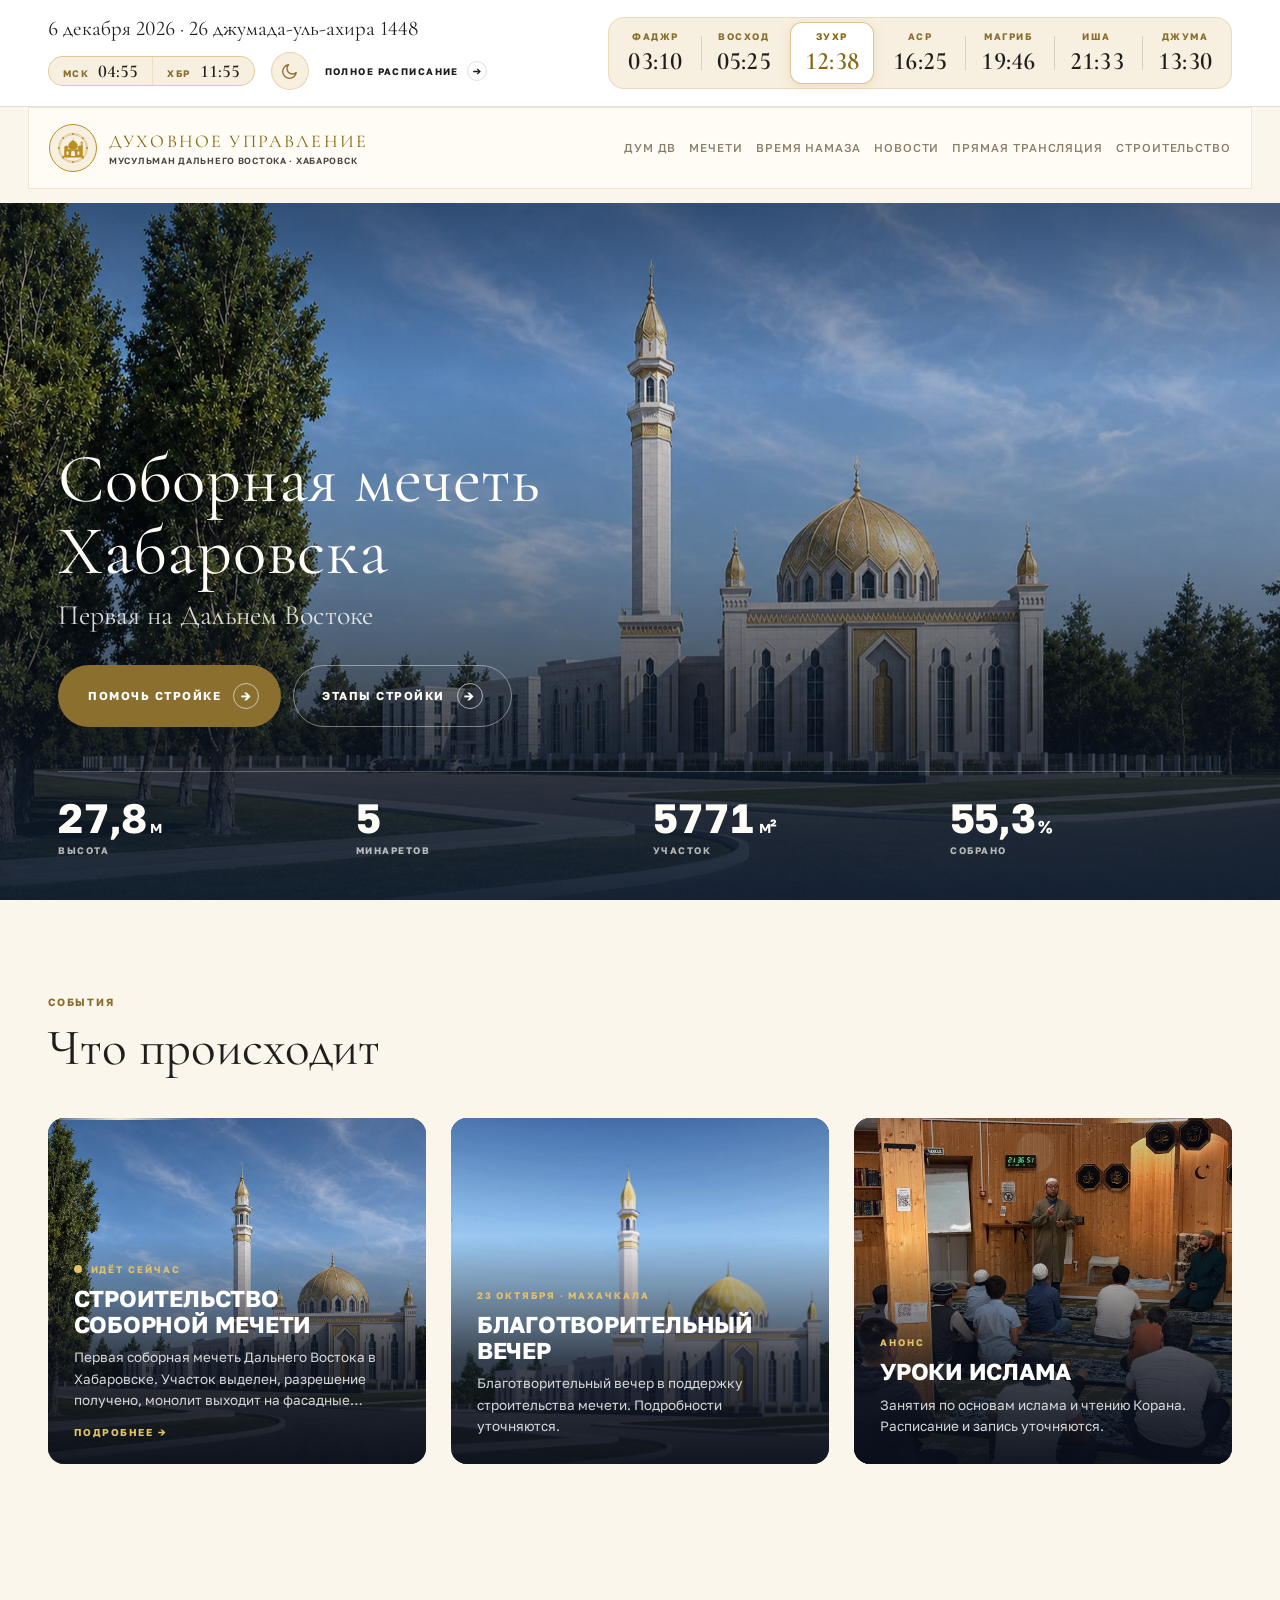
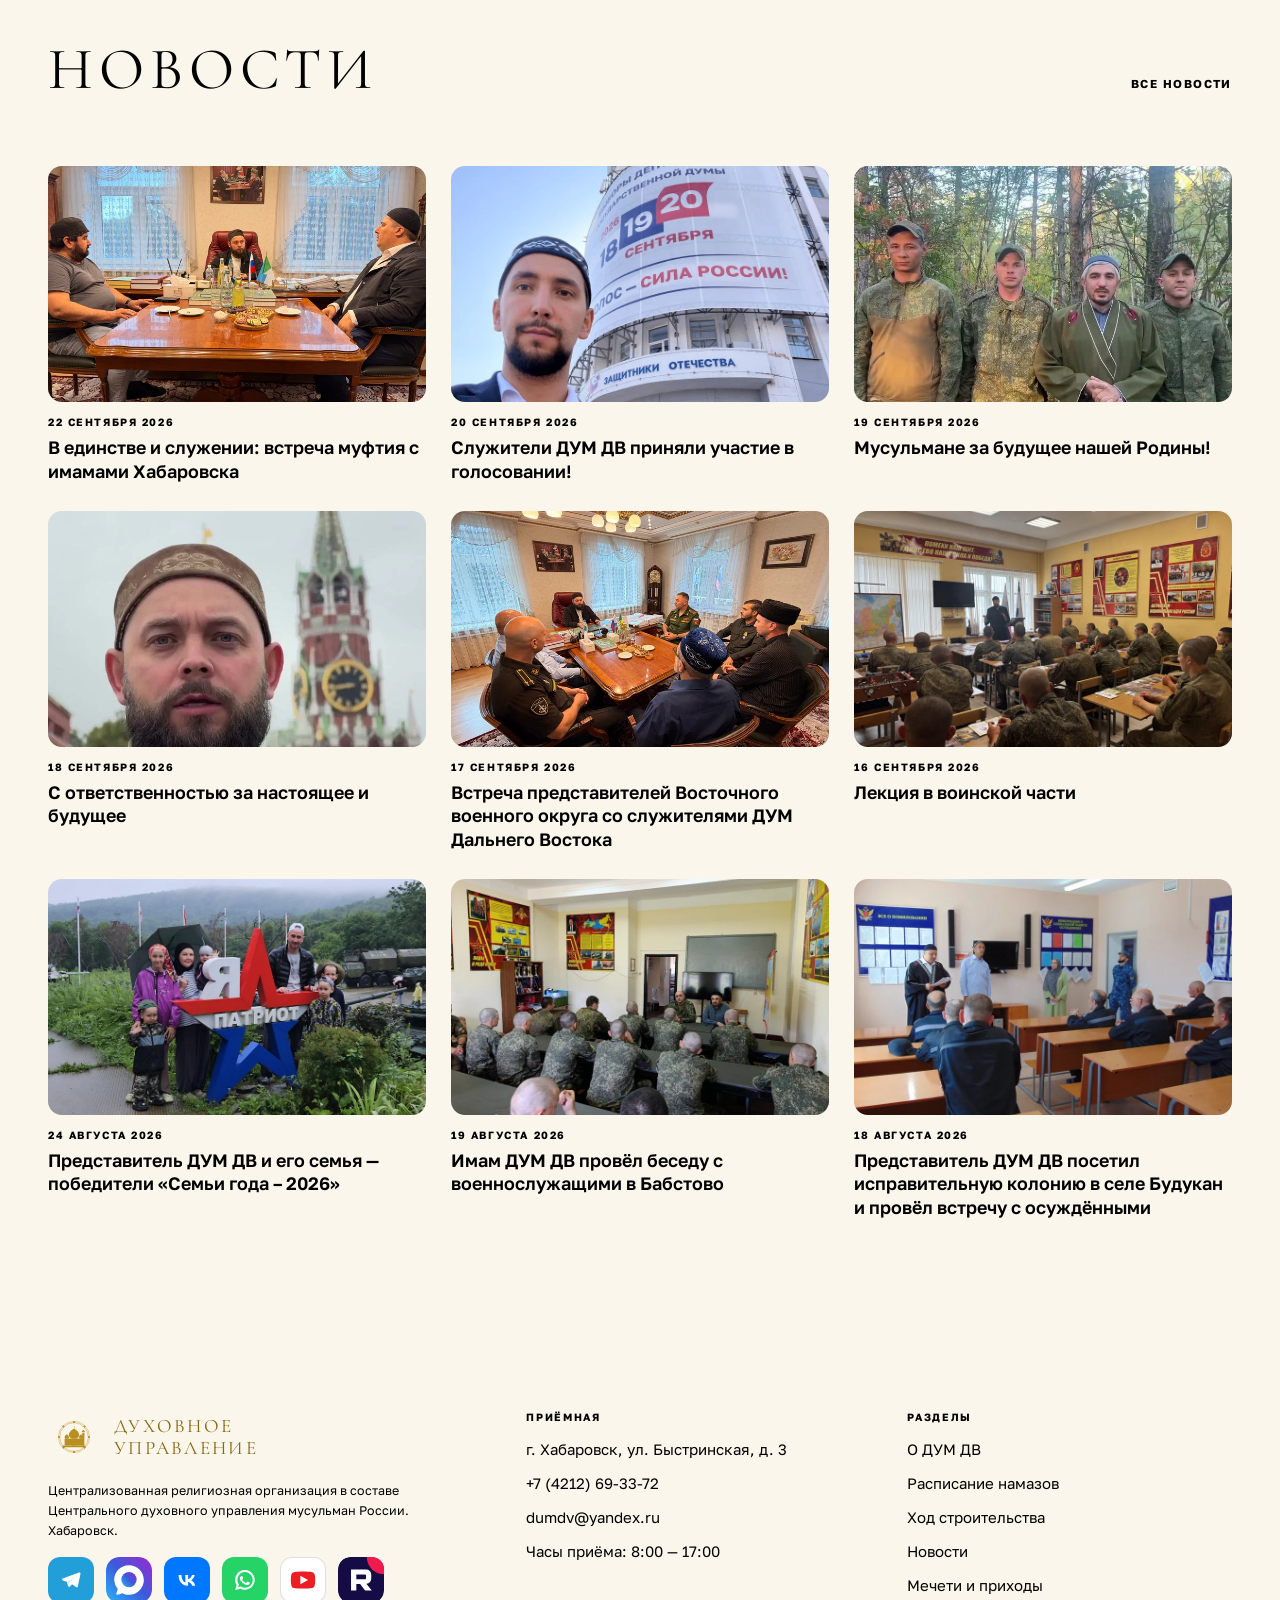
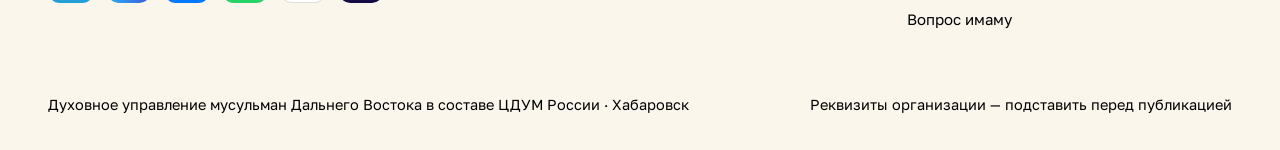
==== commit 51670cbd: "Стройка: вместо рендера счёт сбора, кнопки ВК и WhatsApp Первый экран страницы строительства больше " ====
--- a/index.html
+++ b/index.html
@@ -848,7 +848,7 @@
           <div class="hero-v"><span class="n">0</span><small>м&#178;</small></div>
           <div class="hero-k">Участок</div>
         </div>
-        <div data-to="53.9" data-dec="1">
+        <div data-to="55.3" data-dec="1">
           <div class="hero-v"><span class="n">0,0</span><small>%</small></div>
           <div class="hero-k">Собрано</div>
         </div>
@@ -944,6 +944,12 @@
               <path d="M24 8.5c8.6 0 15.5 7 15.5 15.5S32.6 39.5 24 39.5c-2.5 0-4.9-.6-7-1.7l-4.6 1.5c-1 .3-1.9-.6-1.6-1.6l1.5-4.4A15.4 15.4 0 0 1 8.5 24C8.5 15.5 15.4 8.5 24 8.5z" fill="#fff"/>
               <circle cx="24" cy="23.6" r="8" fill="url(#mx)"/>
             </svg>
+          </a>
+          <a class="social" href="https://vk.com/dumdv" target="_blank" rel="noopener" aria-label="ВКонтакте" style="background:#0077FF">
+            <svg width="26" height="26" viewBox="0 0 24 24" aria-hidden="true"><path fill="#fff" d="M12.8 17.2c-5.3 0-8.5-3.7-8.6-9.8h2.7c.1 4.5 2.1 6.4 3.6 6.8V7.4h2.5v3.9c1.5-.2 3.1-1.9 3.6-3.9h2.5c-.4 2.4-2.1 4.1-3.3 4.8 1.2.6 3.1 2.1 3.8 5h-2.8c-.6-1.8-2-3.2-3.8-3.4v3.4h-.2z"/></svg>
+          </a>
+          <a class="social" href="https://wa.me/79659308564" target="_blank" rel="noopener" aria-label="WhatsApp" style="background:#25D366">
+            <svg width="26" height="26" viewBox="0 0 24 24" aria-hidden="true"><path fill="#fff" d="M12 2.8a9.1 9.1 0 0 0-7.8 13.8L3 21.2l4.7-1.2A9.1 9.1 0 1 0 12 2.8zm0 1.9a7.2 7.2 0 0 1 0 14.4c-1.3 0-2.5-.3-3.5-.9l-.3-.2-2.5.6.7-2.4-.2-.3a7.2 7.2 0 0 1 5.8-11.2zm-3.3 3.6c-.2 0-.4 0-.6.3-.2.3-.8.8-.8 1.9s.8 2.2.9 2.3c.1.2 1.5 2.4 3.8 3.3 1.9.7 2.3.6 2.7.5.4 0 1.3-.5 1.5-1.1.2-.5.2-1 .1-1.1l-.5-.3-1.3-.6c-.2-.1-.4-.1-.5.1l-.7.9c-.1.2-.3.2-.5.1-.2-.1-1-.4-2-1.2-.7-.6-1.2-1.4-1.3-1.7-.1-.2 0-.3.1-.4l.4-.4.2-.4v-.4l-.6-1.5c-.2-.4-.3-.3-.5-.3h-.4z"/></svg>
           </a>
           <a class="social" href="https://www.youtube.com/@domvrayu" target="_blank" rel="noopener" aria-label="YouTube" style="background:#fff;border:1px solid rgba(32,30,29,.14)">
             <svg width="30" height="30" viewBox="0 0 32 32" aria-hidden="true"><path d="M28.4 10.2c-.3-1.4-1.3-2.4-2.6-2.6C23.4 7.2 19.8 7 16 7s-7.4.2-9.8.6c-1.3.2-2.3 1.2-2.6 2.6C3.2 12 3 13.8 3 16s.2 4 .6 5.8c.3 1.4 1.3 2.4 2.6 2.6 2.4.4 6 .6 9.8.6s7.4-.2 9.8-.6c1.3-.2 2.3-1.2 2.6-2.6.4-1.8.6-3.6.6-5.8s-.2-4-.6-5.8z" fill="#ED1D24"/><path d="M13.2 20.6V11.4L21.4 16z" fill="#fff"/></svg>
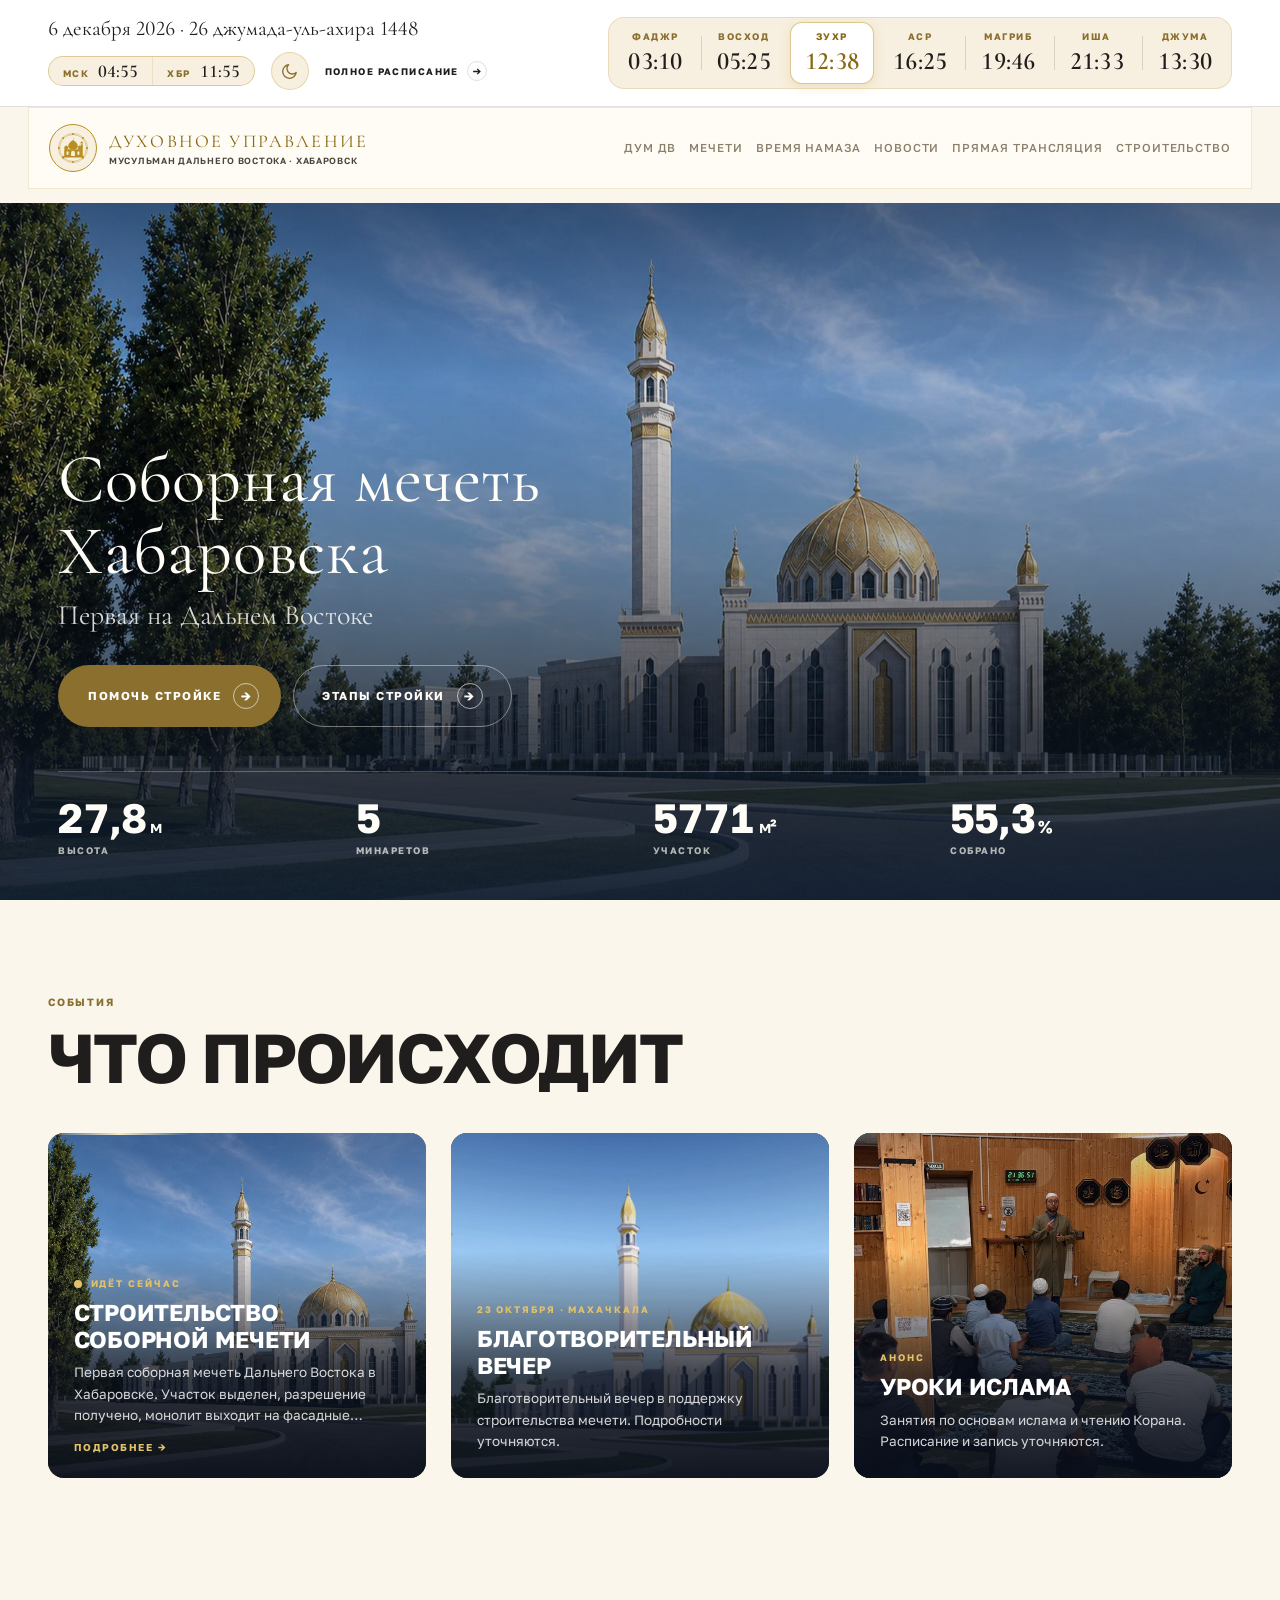
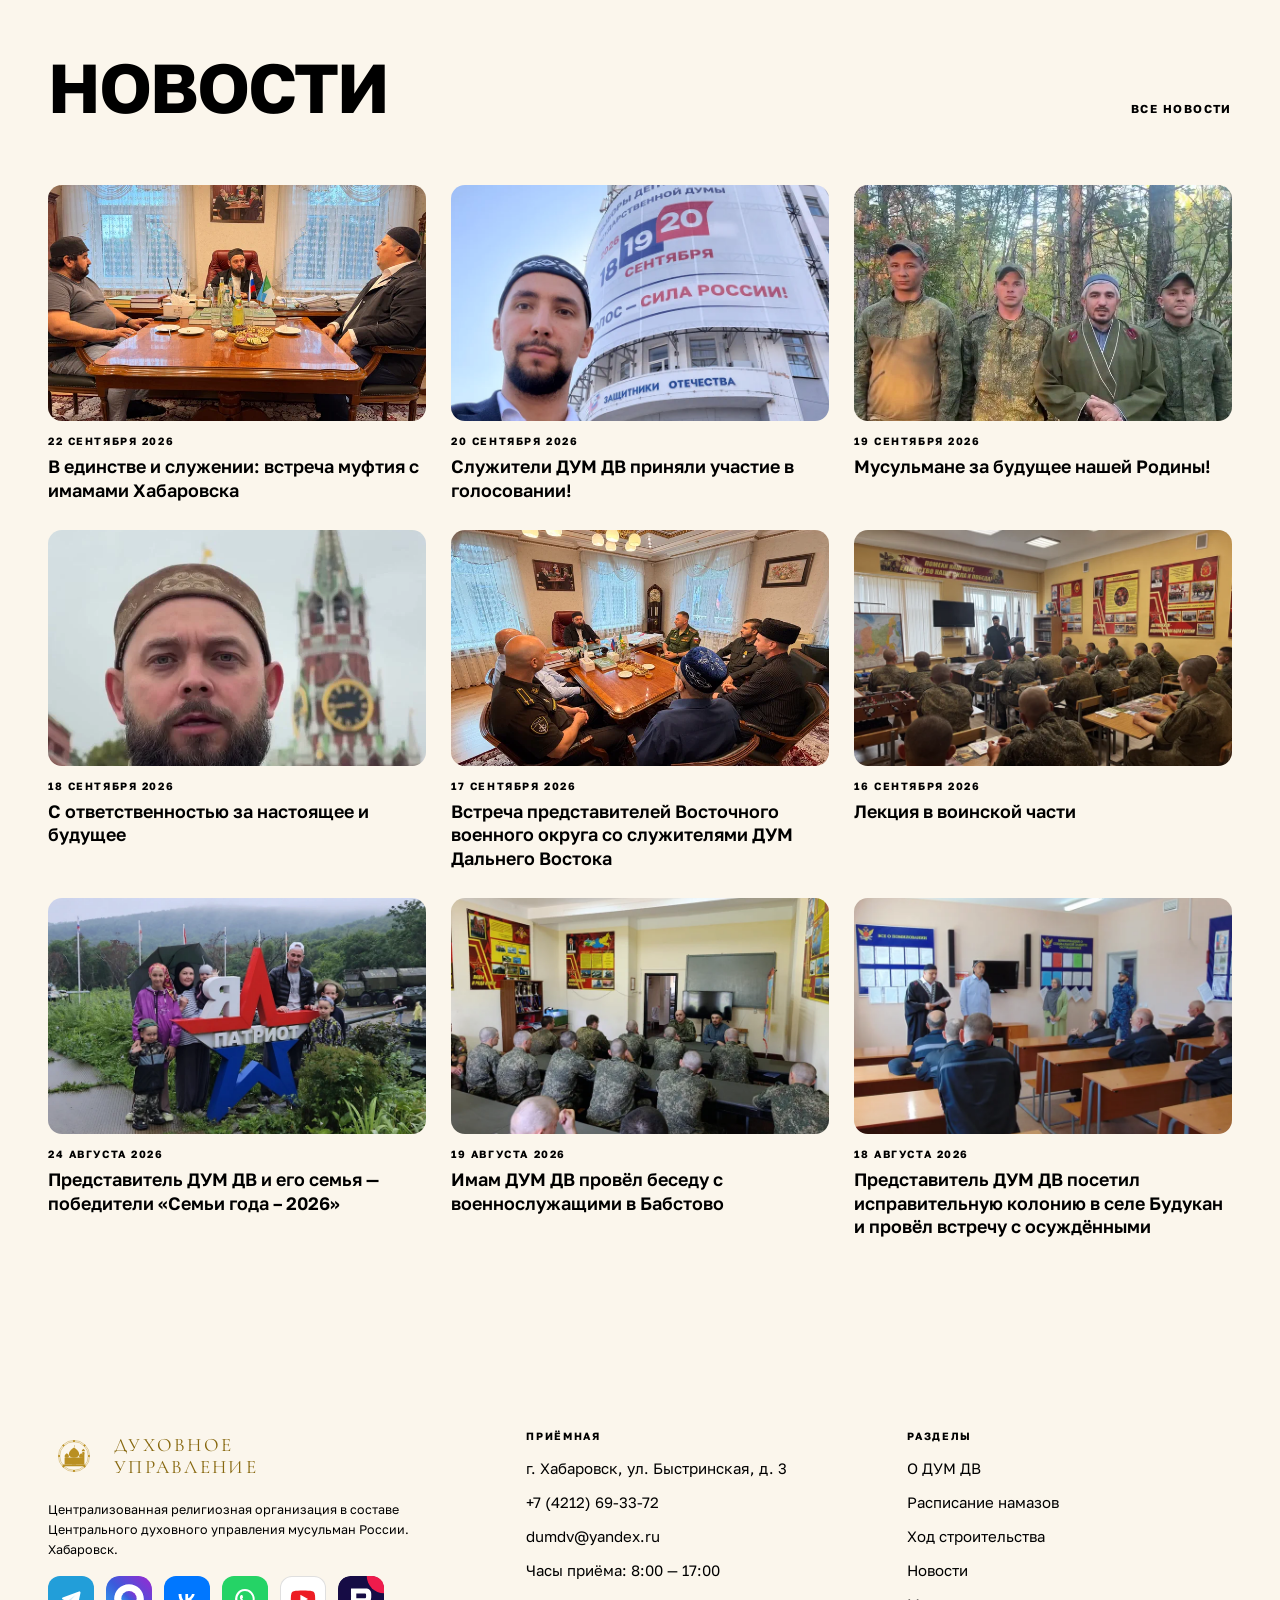
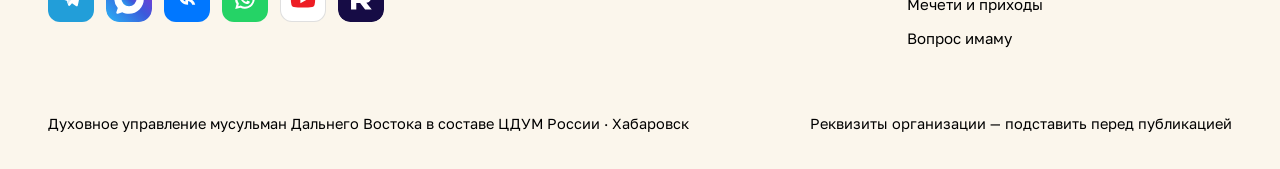
==== commit 67b18b80: "Главная: «События» и «Новости» — крупным гротеском Оба заголовка набраны Golos Text 700, в верхнем р" ====
--- a/index.html
+++ b/index.html
@@ -294,10 +294,11 @@
 /* новости */
 .news{background:var(--srf);padding:110px 0 120px}
 .head-row{display:flex;align-items:baseline;justify-content:space-between;gap:24px;margin:0 0 64px}
-.head-row h2{font-size:clamp(32px,4vw,52px);line-height:1.1;color:var(--tx)}
+.head-row h2{font-family:"Golos Text",system-ui,sans-serif;font-weight:700;
+  font-size:clamp(34px,5.4vw,72px);line-height:1;letter-spacing:-.03em;text-transform:uppercase;color:var(--tx)}
 .more{font-size:11.5px;font-weight:700;letter-spacing:.13em;text-transform:uppercase;text-decoration:none;color:var(--gold);border-bottom:1px solid var(--goldsoft);padding-bottom:3px}
 /* новости — воздушная сетка в духе Montfort: тонкий заголовок, сноска-дата, ссылка без засечек */
-.news .head-row h2{font-size:clamp(38px,4.6vw,60px);font-weight:400;letter-spacing:.1em;text-transform:uppercase;color:var(--gold)}
+.news .head-row h2{color:var(--tx)}
 .news-grid{display:grid;grid-template-columns:repeat(3,1fr);gap:72px 44px}
 .news-card{display:block;text-decoration:none;color:inherit}
 .news-photo{aspect-ratio:3/2;border-radius:4px;background:var(--pnl);border:1px solid var(--brd);display:grid;place-items:center;overflow:hidden;transition:filter .3s ease}
@@ -508,7 +509,9 @@
 /* ── события: ряд карточек покомпактнее ────────────────────────── */
 .ev{background:var(--pg);padding:clamp(56px,7vw,100px) 0 clamp(40px,5vw,70px)}
 .ev-head{display:flex;flex-wrap:wrap;align-items:baseline;justify-content:space-between;gap:18px}
-.ev-head h2{font-size:clamp(30px,4vw,52px);line-height:1.1;color:var(--tx);margin:10px 0 0}
+.ev-head h2{font-family:"Golos Text",system-ui,sans-serif;font-weight:700;
+  font-size:clamp(34px,5.4vw,72px);line-height:1;letter-spacing:-.03em;text-transform:uppercase;
+  color:var(--tx);margin:12px 0 0}
 .ev-row{display:grid;grid-template-columns:repeat(3,minmax(0,1fr));
   gap:clamp(16px,2vw,26px);margin-top:clamp(26px,3.4vw,42px)}
 @media (max-width:980px){.ev-row{grid-template-columns:repeat(2,minmax(0,1fr))}}
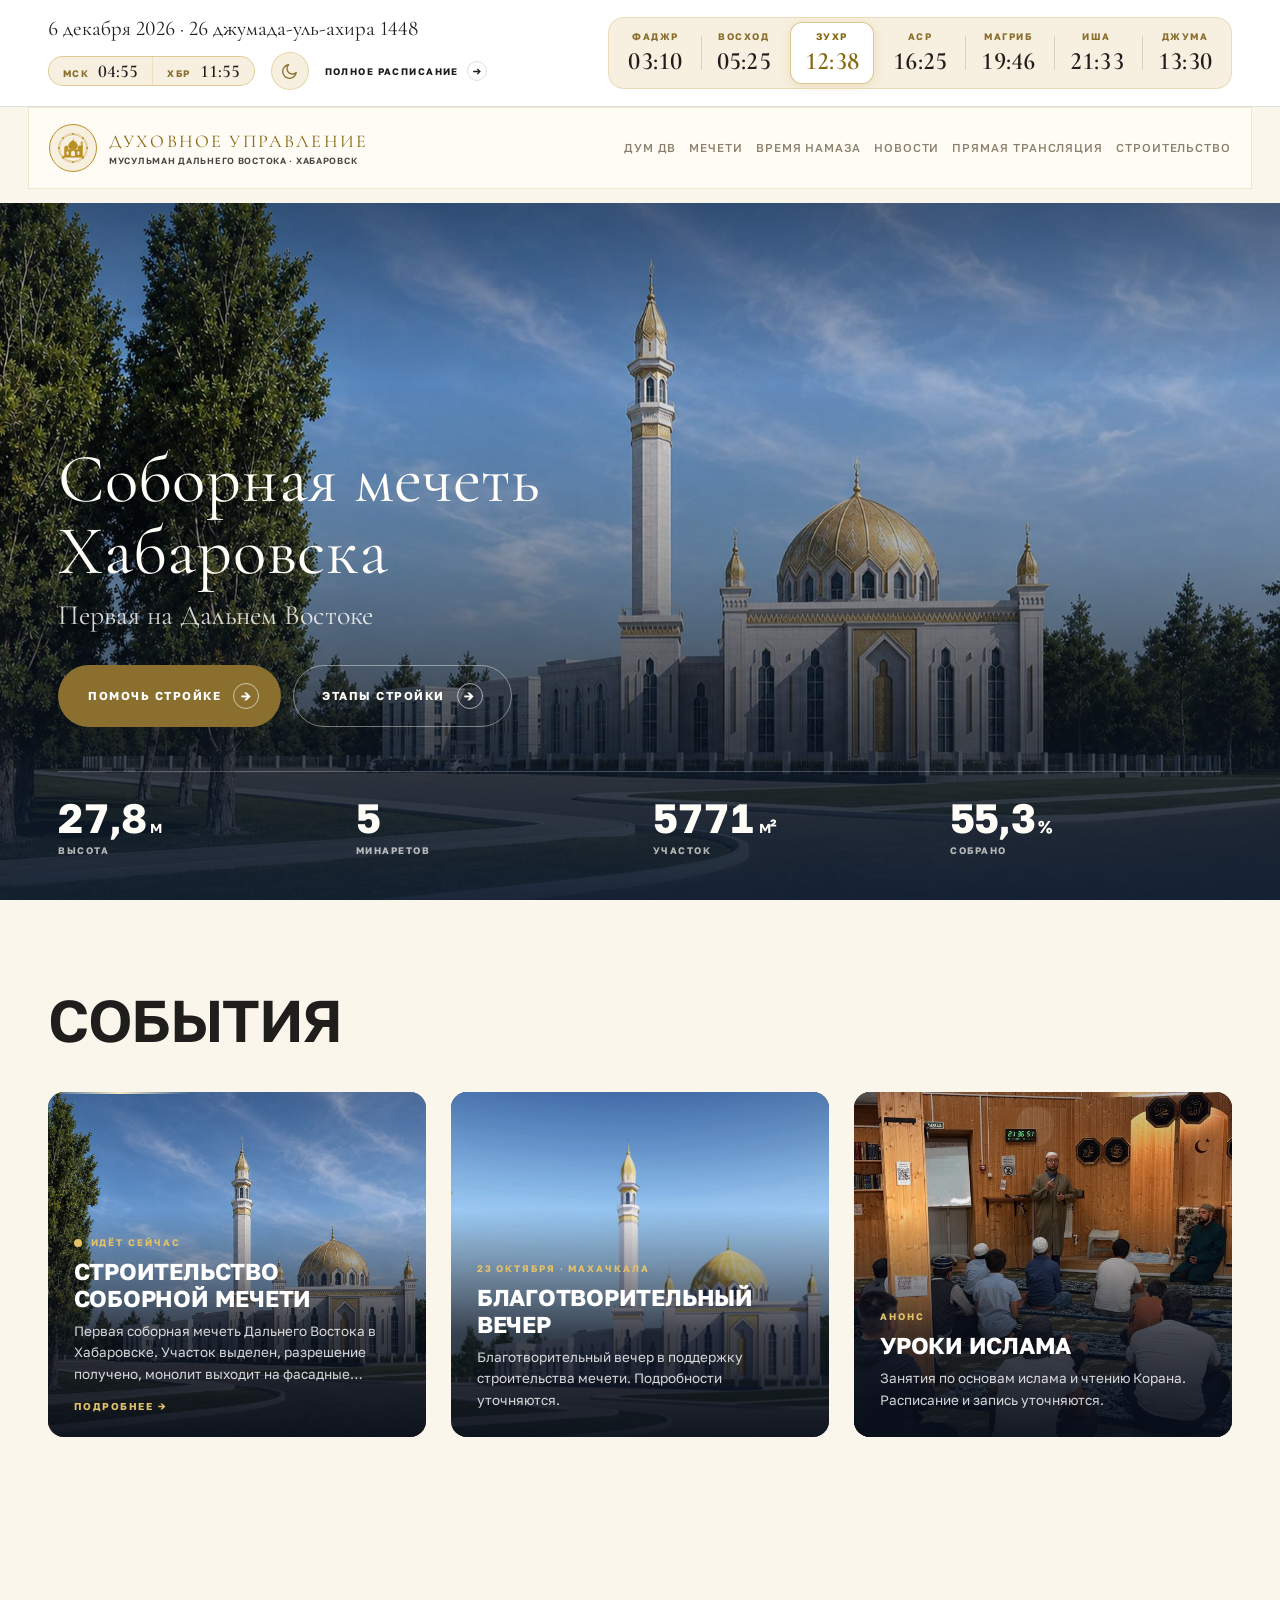
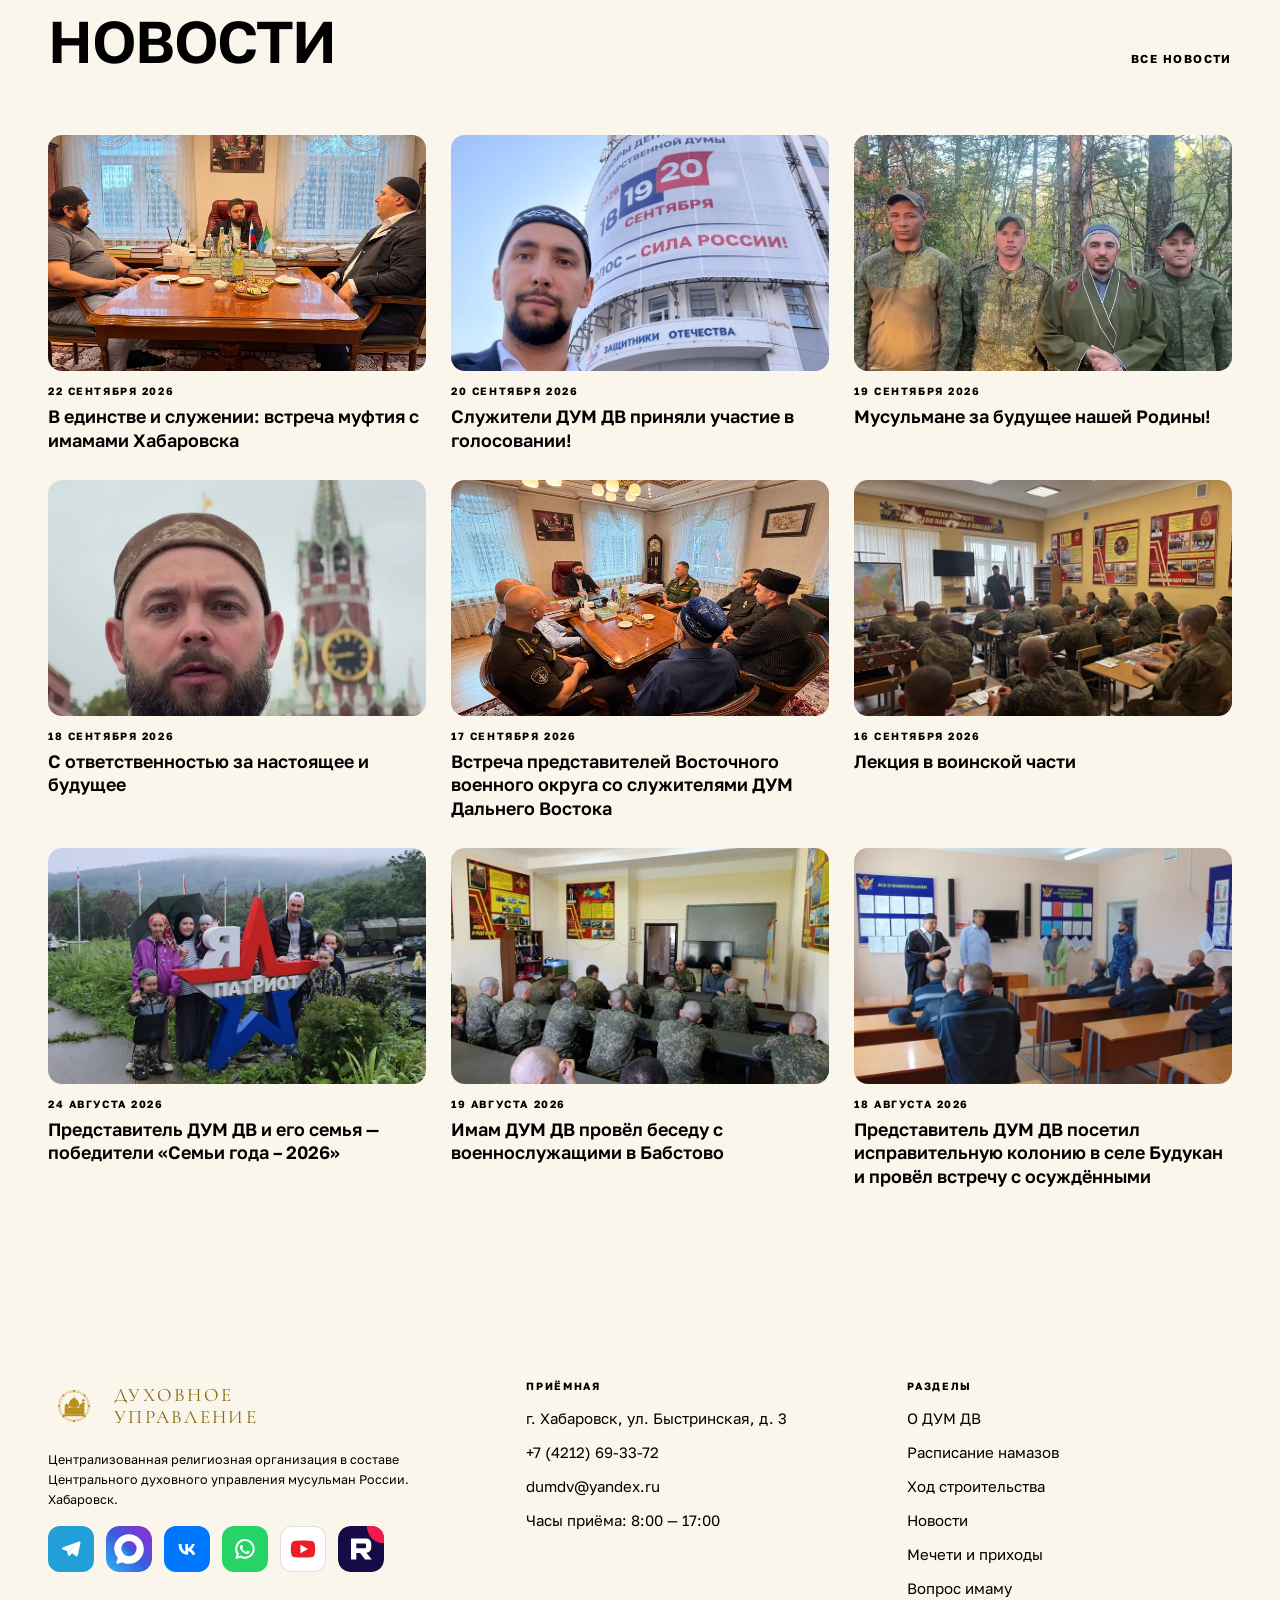
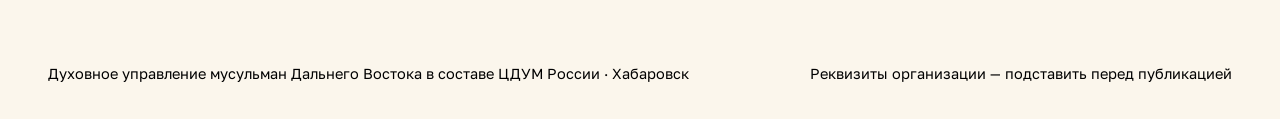
==== commit 91b39d1b: "Главная: блок называется «События», заголовки чуть мельче и легче «Что происходит» заменено на «Собы" ====
--- a/index.html
+++ b/index.html
@@ -294,8 +294,8 @@
 /* новости */
 .news{background:var(--srf);padding:110px 0 120px}
 .head-row{display:flex;align-items:baseline;justify-content:space-between;gap:24px;margin:0 0 64px}
-.head-row h2{font-family:"Golos Text",system-ui,sans-serif;font-weight:700;
-  font-size:clamp(34px,5.4vw,72px);line-height:1;letter-spacing:-.03em;text-transform:uppercase;color:var(--tx)}
+.head-row h2{font-family:"Golos Text",system-ui,sans-serif;font-weight:600;
+  font-size:clamp(30px,4.6vw,60px);line-height:1.02;letter-spacing:-.025em;text-transform:uppercase;color:var(--tx)}
 .more{font-size:11.5px;font-weight:700;letter-spacing:.13em;text-transform:uppercase;text-decoration:none;color:var(--gold);border-bottom:1px solid var(--goldsoft);padding-bottom:3px}
 /* новости — воздушная сетка в духе Montfort: тонкий заголовок, сноска-дата, ссылка без засечек */
 .news .head-row h2{color:var(--tx)}
@@ -509,9 +509,9 @@
 /* ── события: ряд карточек покомпактнее ────────────────────────── */
 .ev{background:var(--pg);padding:clamp(56px,7vw,100px) 0 clamp(40px,5vw,70px)}
 .ev-head{display:flex;flex-wrap:wrap;align-items:baseline;justify-content:space-between;gap:18px}
-.ev-head h2{font-family:"Golos Text",system-ui,sans-serif;font-weight:700;
-  font-size:clamp(34px,5.4vw,72px);line-height:1;letter-spacing:-.03em;text-transform:uppercase;
-  color:var(--tx);margin:12px 0 0}
+.ev-head h2{font-family:"Golos Text",system-ui,sans-serif;font-weight:600;
+  font-size:clamp(30px,4.6vw,60px);line-height:1.02;letter-spacing:-.025em;text-transform:uppercase;
+  color:var(--tx);margin:0}
 .ev-row{display:grid;grid-template-columns:repeat(3,minmax(0,1fr));
   gap:clamp(16px,2vw,26px);margin-top:clamp(26px,3.4vw,42px)}
 @media (max-width:980px){.ev-row{grid-template-columns:repeat(2,minmax(0,1fr))}}
@@ -863,8 +863,7 @@
     <div class="wrap">
       <div class="ev-head">
         <div>
-          <span class="kicker">События</span>
-          <h2>Что происходит</h2>
+          <h2>События</h2>
         </div>
       </div>
 
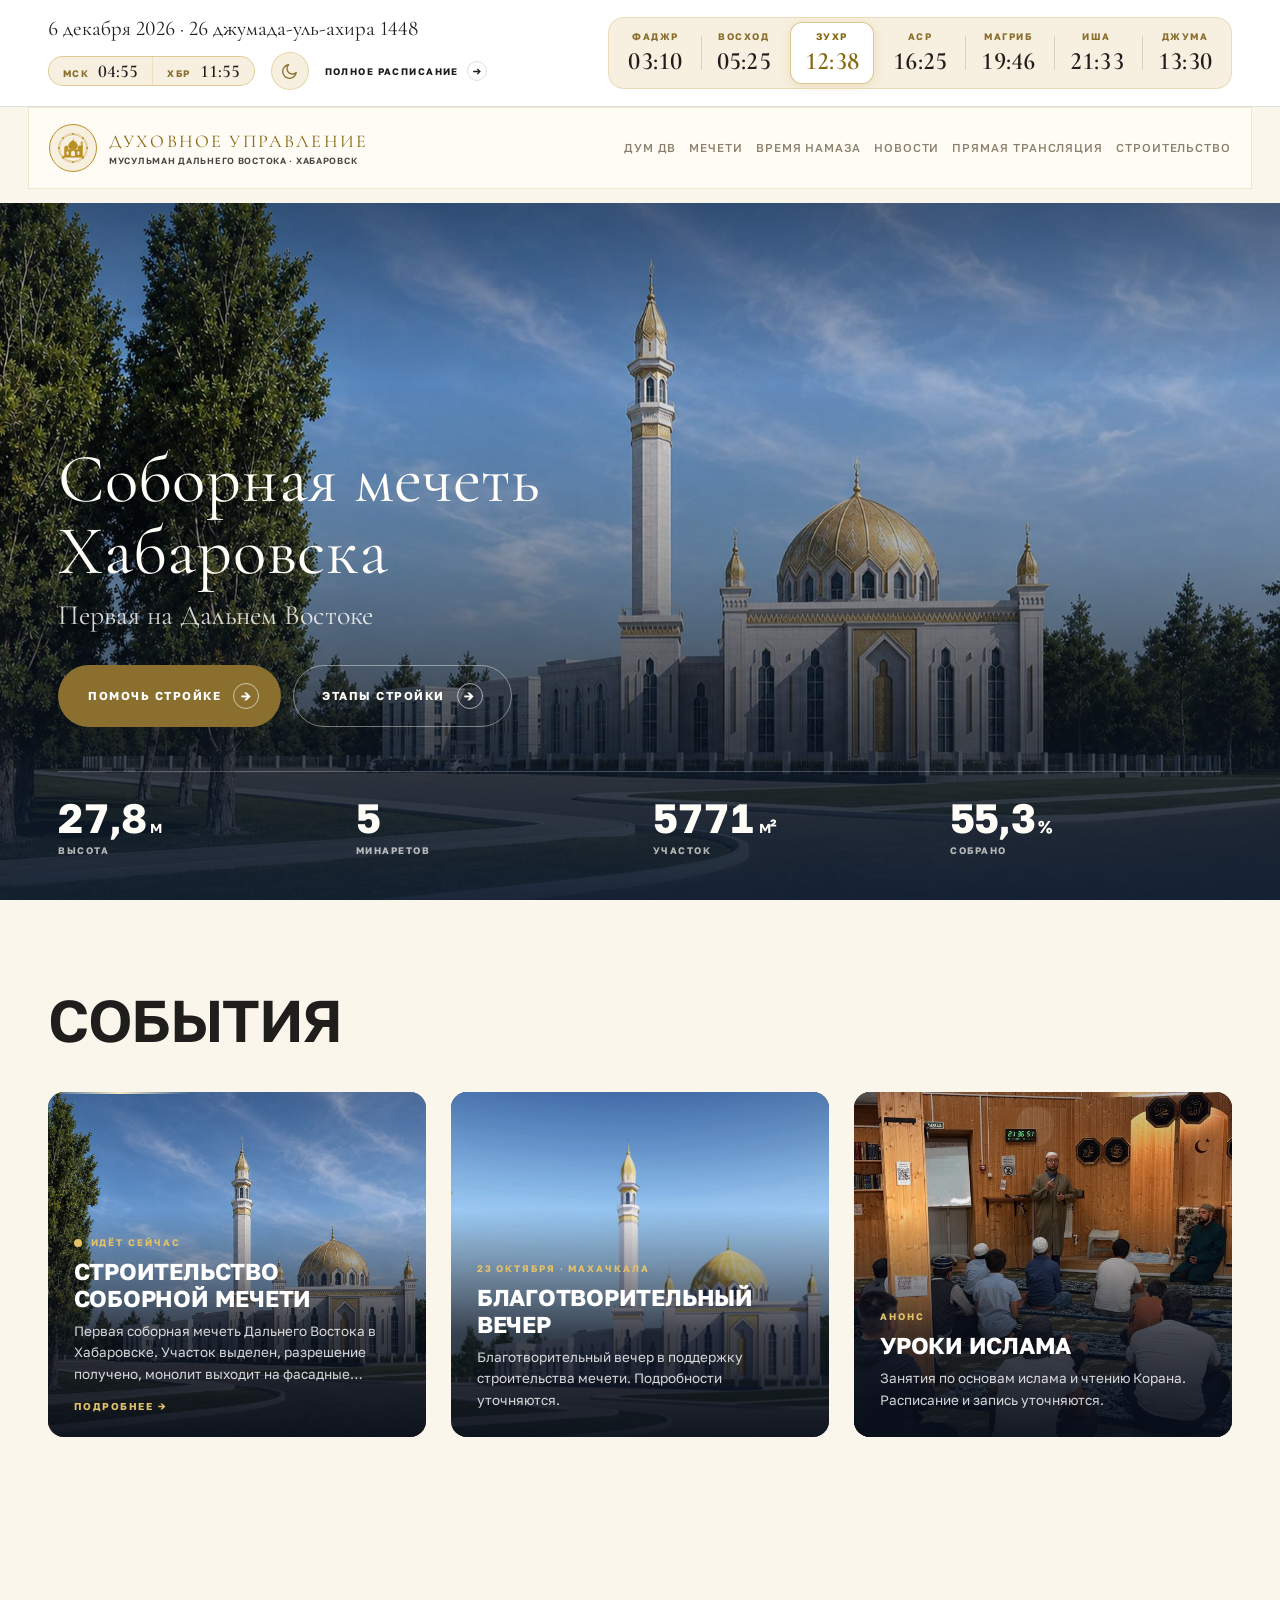
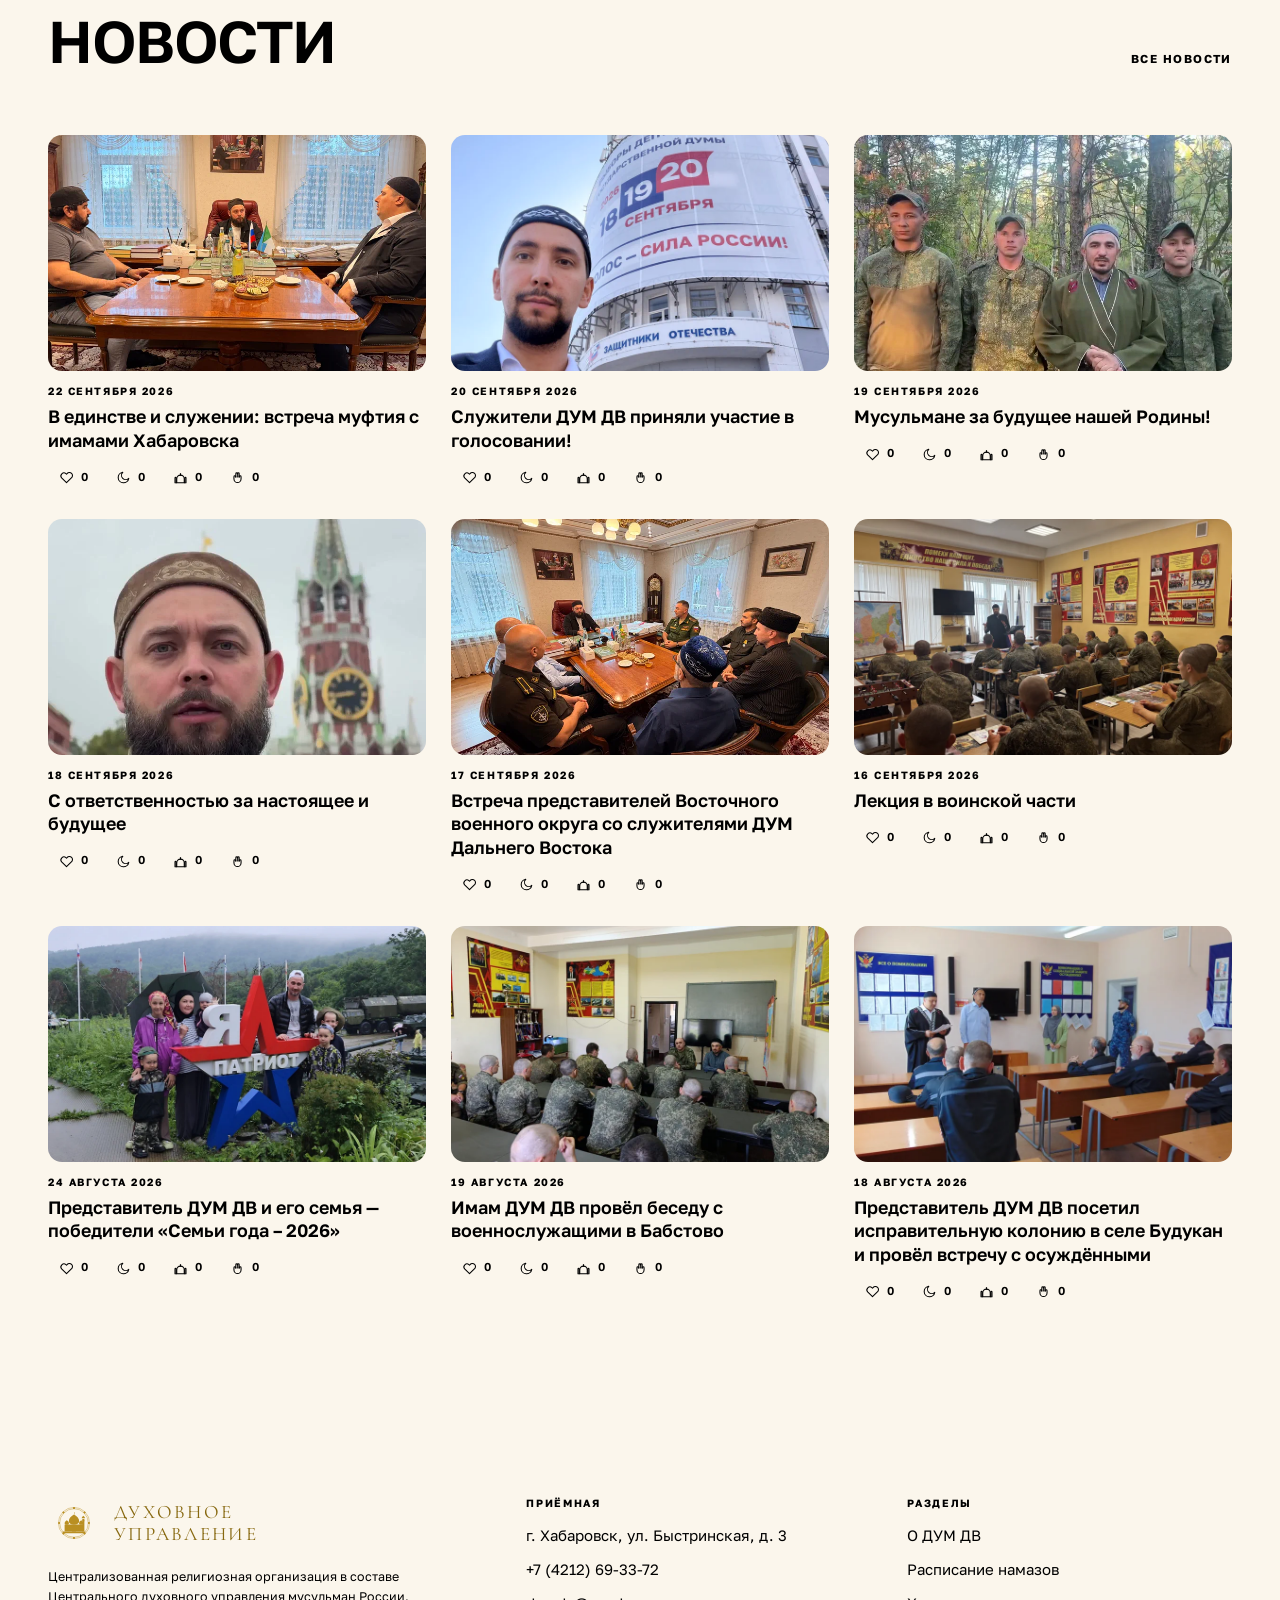
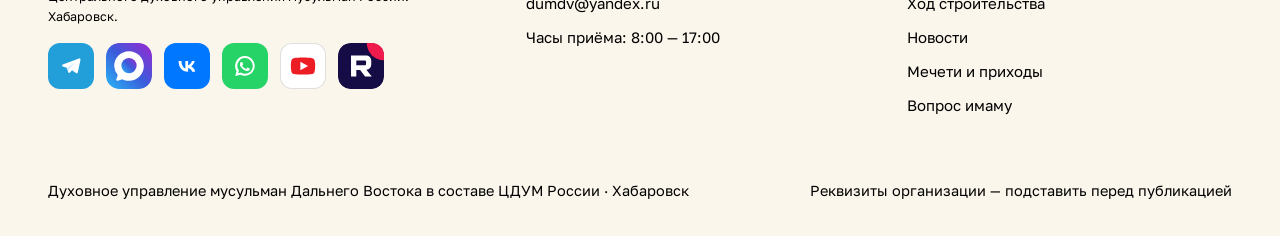
==== commit 373ad576: "Реакции под новостями: сердце, луна, мечеть, дуа Под каждой карточкой на главной и в разделе новосте" ====
--- a/index.html
+++ b/index.html
@@ -484,6 +484,7 @@
   gap:clamp(18px,2.2vw,30px) clamp(16px,2vw,28px)}
 @media (max-width:980px){.nr-row{grid-template-columns:repeat(2,minmax(0,1fr))}}
 @media (max-width:640px){.nr-row{grid-template-columns:1fr}}
+.nr-item{min-width:0}
 .nr-card{display:block;text-decoration:none;color:var(--tx);min-width:0}
 .nr-shot{position:relative;aspect-ratio:16/10;border-radius:14px;overflow:hidden;background:var(--pnl)}
 .nr-shot img{width:100%;height:100%;object-fit:cover;transition:transform .45s ease}
@@ -583,6 +584,7 @@
   .ev-glow{display:none}
 }
 </style>
+<link rel="stylesheet" href="assets/reactions.css">
 </head>
 <body>
 <input type="checkbox" id="night">
@@ -1096,7 +1098,9 @@
 
     row.innerHTML = posts.map(function (p) {
       var img = p.cover800 || p.cover1600;
-      return '<a class="nr-card" href="' + esc(p.link) + '" target="_blank" rel="noopener">' +
+      var id = p.link || p.title || '';
+      return '<div class="nr-item">' +
+        '<a class="nr-card" href="' + esc(p.link) + '" target="_blank" rel="noopener">' +
         '<div class="nr-shot">' +
         (img ? '<img src="' + esc(img) + '" srcset="' + esc(img) + ' 800w, ' +
                esc(p.cover1600 || img) + ' 1600w" sizes="(max-width:640px) 92vw,(max-width:980px) 46vw,31vw"' +
@@ -1105,8 +1109,11 @@
         '</div>' +
         (p.dateHuman ? '<div class="nr-d">' + esc(p.dateHuman) + '</div>' : '') +
         (p.title ? '<div class="nr-t">' + esc(p.title) + '</div>' : '') +
-        '</a>';
+        '</a>' +
+        '<div class="rx" data-rx="' + esc(id) + '"></div></div>';
     }).join('');
+
+    if (window.rxMount) window.rxMount(row);
   }).catch(function () { /* раздел новостей остаётся доступен по ссылке */ });
 })();
 
@@ -1222,5 +1229,6 @@
   window.addEventListener('load', fit);
 })();
 </script>
+<script src="assets/reactions.js"></script>
 </body>
 </html>
--- a/assets/reactions.css
+++ b/assets/reactions.css
@@ -0,0 +1,35 @@
+/* Реакции под новостями.
+   Пока счётчики живут в браузере читателя: разметка и поведение готовы,
+   общими числа станут, когда появится сервер. */
+.rx{display:flex;flex-wrap:wrap;gap:6px;margin-top:12px}
+
+.rx-btn{--c:var(--gold);--cs:rgba(185,143,34,.12);
+  display:inline-flex;align-items:center;gap:7px;padding:6px 11px;border-radius:999px;
+  border:1px solid var(--brd);background:transparent;cursor:pointer;
+  font-family:inherit;font-size:11.5px;font-weight:600;line-height:1;color:var(--mut);
+  font-variant-numeric:lining-nums tabular-nums;
+  transition:color .2s ease,border-color .2s ease,background .2s ease,transform .2s ease}
+.rx-btn svg{width:15px;height:15px;flex:none;fill:none;stroke:currentColor;
+  stroke-width:1.7;stroke-linecap:round;stroke-linejoin:round;transition:fill .2s ease}
+.rx-btn:hover{color:var(--c);border-color:var(--c);transform:translateY(-1px)}
+.rx-btn.on{color:var(--c);border-color:var(--c);background:var(--cs)}
+.rx-btn.on svg{fill:var(--cs)}
+.rx-btn:focus-visible{outline:2px solid var(--c);outline-offset:2px}
+.rx-btn.pop{animation:rxPop .4s cubic-bezier(.3,1.4,.5,1)}
+.rx-n{min-width:7px;text-align:left}
+
+/* у каждой реакции свой цвет */
+.rx-heart{--c:#D2534E;--cs:rgba(210,83,78,.13)}
+.rx-moon{--c:#4C72C4;--cs:rgba(76,114,196,.13)}
+.rx-mosque{--c:#B98F22;--cs:rgba(185,143,34,.14)}
+.rx-dua{--c:#2F9464;--cs:rgba(47,148,100,.13)}
+
+@keyframes rxPop{
+  0%{transform:scale(1)}
+  45%{transform:scale(1.14)}
+  100%{transform:scale(1)}
+}
+@media (prefers-reduced-motion:reduce){
+  .rx-btn,.rx-btn:hover{transition:none;transform:none}
+  .rx-btn.pop{animation:none}
+}
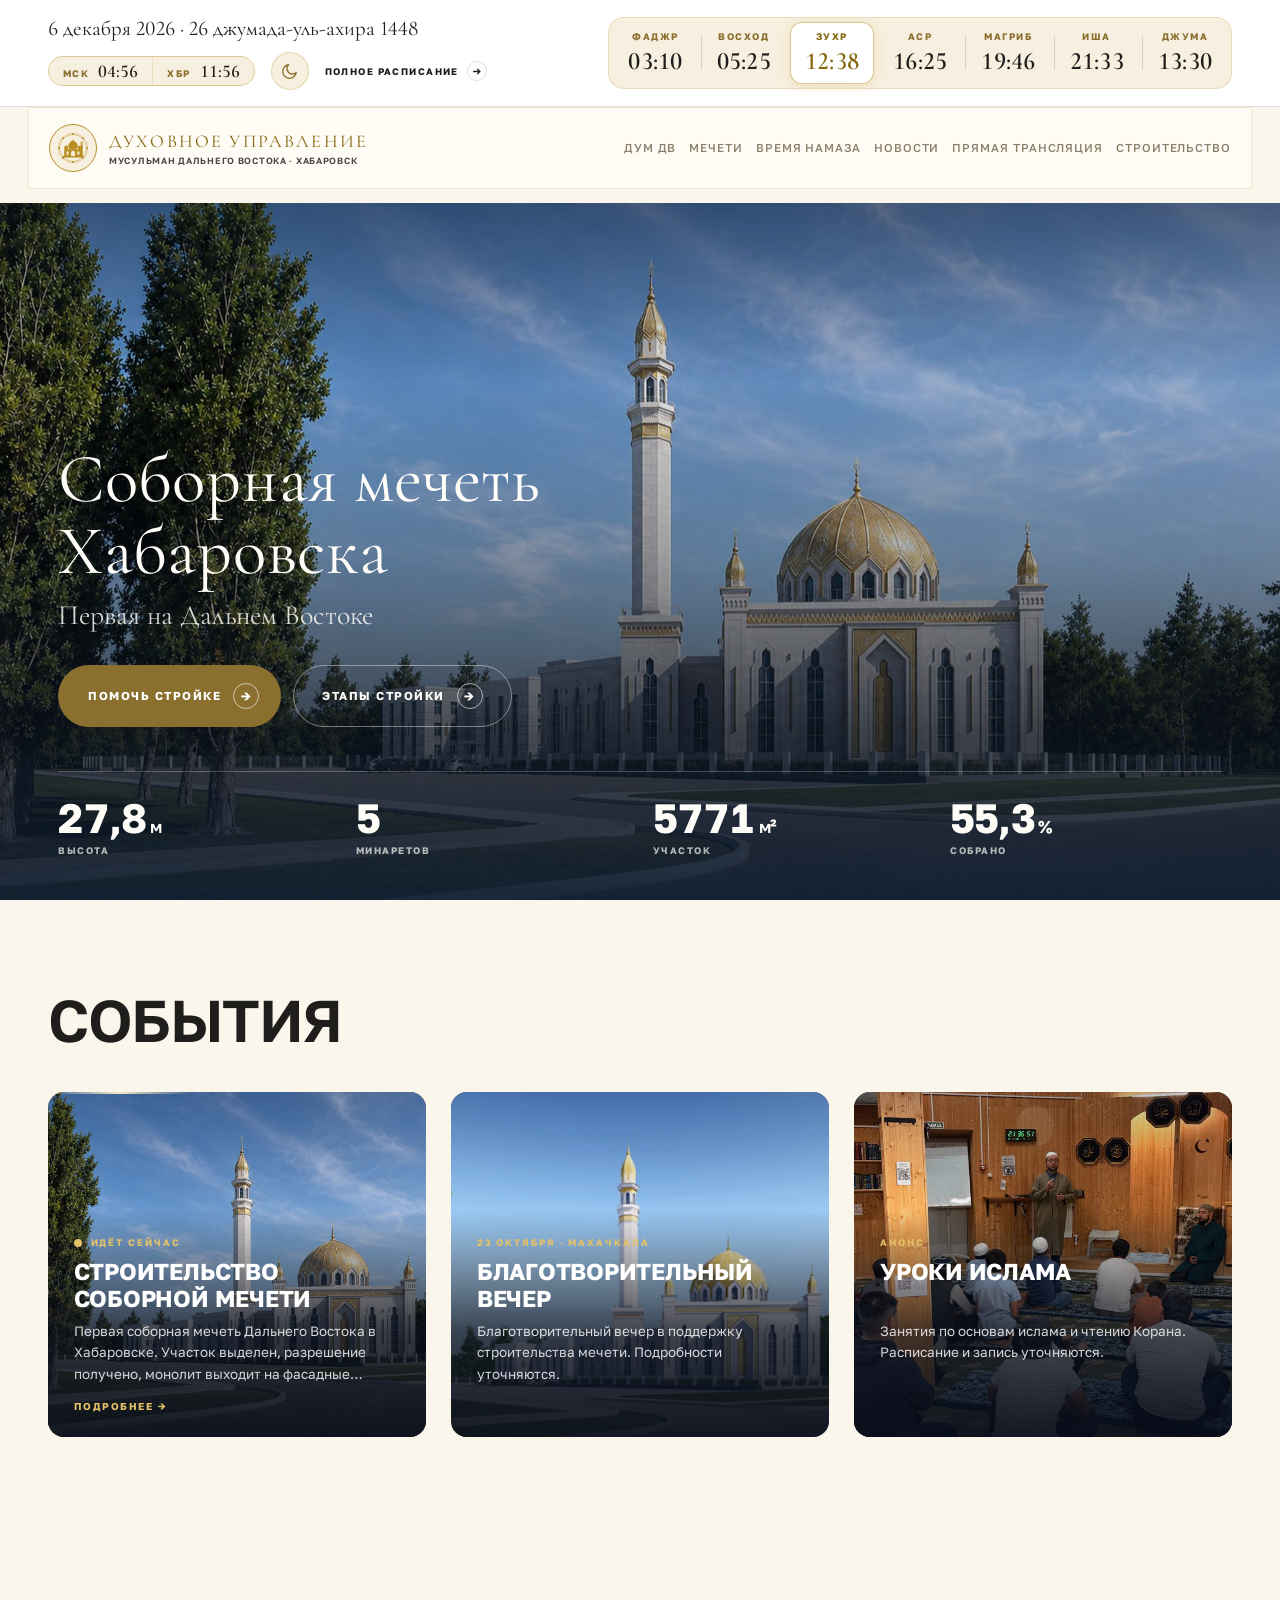
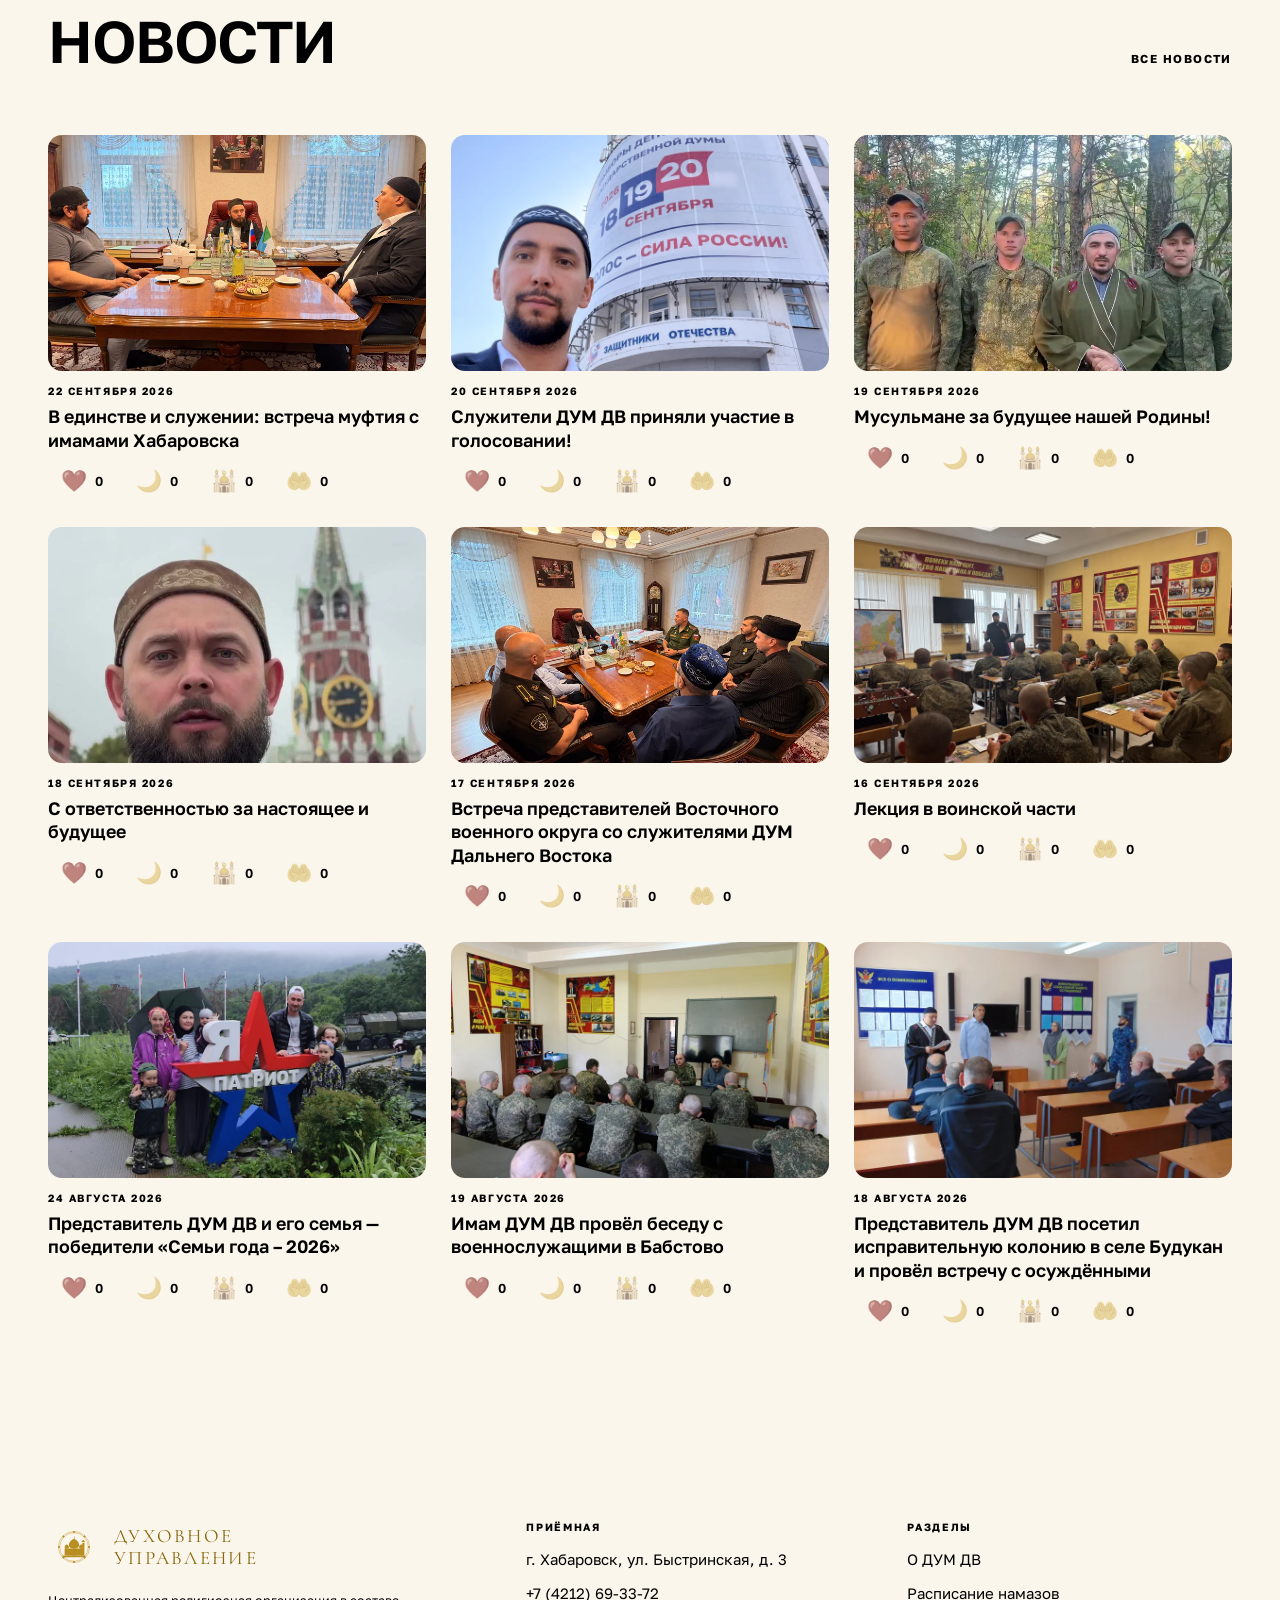
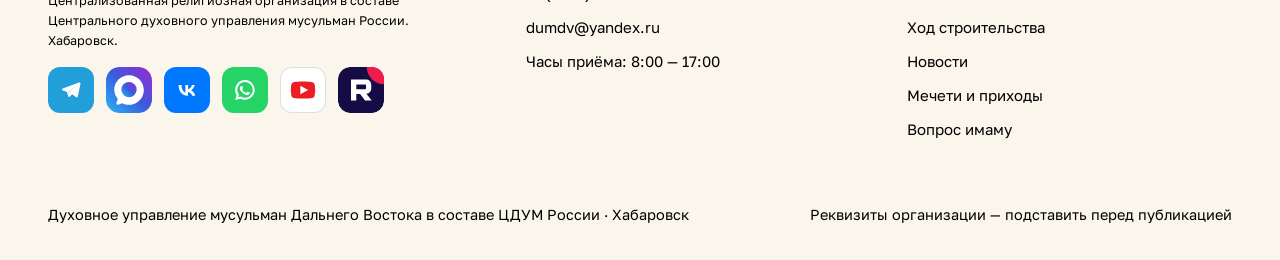
==== commit 52b50f9a: "Реакции цветными эмодзи, карточки событий выровнены Вместо линейных значков — ❤️ 🌙 🕌 🤲 кеглем 21 px:" ====
--- a/index.html
+++ b/index.html
@@ -551,13 +551,20 @@
   min-height:inherit;height:100%;padding:clamp(18px,2vw,28px)}
 .ev-k{display:inline-flex;align-items:center;gap:9px;font-size:9.5px;font-weight:700;
   letter-spacing:.2em;text-transform:uppercase;color:#E2C169}
+/* высоты заданы в строках, чтобы заголовки и текст у всех карточек
+   начинались на одном уровне, даже если заголовок короче */
 .ev-t{margin:10px 0 0;font-family:"Golos Text",system-ui,sans-serif;
   font-size:clamp(19px,1.8vw,26px);font-weight:700;line-height:1.14;letter-spacing:-.01em;
-  text-transform:uppercase;color:#fff}
+  text-transform:uppercase;color:#fff;min-height:2.28em;
+  display:-webkit-box;-webkit-line-clamp:2;-webkit-box-orient:vertical;overflow:hidden}
 .ev-x{margin:10px 0 0;max-width:40ch;font-size:13.5px;line-height:1.6;color:rgba(255,255,255,.82);
+  min-height:4.8em;
   display:-webkit-box;-webkit-line-clamp:3;-webkit-box-orient:vertical;overflow:hidden}
 .ev-more{display:inline-flex;align-items:center;gap:9px;margin-top:14px;transition:gap .25s ease;
-  font-size:10px;font-weight:700;letter-spacing:.15em;text-transform:uppercase;color:#E2C169}
+  font-size:10px;font-weight:700;letter-spacing:.15em;text-transform:uppercase;color:#E2C169;
+  min-height:1.2em}
+/* у события без ссылки строка всё равно занимает место */
+.ev-more.is-empty{visibility:hidden}
 .ev-card:hover .ev-more{gap:14px}
 .ev-card:focus-visible{outline:2px solid var(--gold);outline-offset:3px}
 
@@ -1147,7 +1154,9 @@
           esc(e.kicker) + '</span>' : '') +
         (e.title ? '<h3 class="ev-t">' + esc(e.title) + '</h3>' : '') +
         (e.text ? '<p class="ev-x">' + esc(e.text) + '</p>' : '') +
-        (e.link && e.linkText ? '<span class="ev-more">' + esc(e.linkText) + ' &#8594;</span>' : '') +
+        (e.link && e.linkText
+          ? '<span class="ev-more">' + esc(e.linkText) + ' &#8594;</span>'
+          : '<span class="ev-more is-empty" aria-hidden="true">&nbsp;</span>') +
         '</div></' + tag + '>';
     }).join('');
 
--- a/assets/reactions.css
+++ b/assets/reactions.css
@@ -1,24 +1,27 @@
 /* Реакции под новостями.
    Пока счётчики живут в браузере читателя: разметка и поведение готовы,
    общими числа станут, когда появится сервер. */
-.rx{display:flex;flex-wrap:wrap;gap:6px;margin-top:12px}
+.rx{display:flex;flex-wrap:wrap;gap:7px;margin-top:12px}
 
 .rx-btn{--c:var(--gold);--cs:rgba(185,143,34,.12);
-  display:inline-flex;align-items:center;gap:7px;padding:6px 11px;border-radius:999px;
+  display:inline-flex;align-items:center;gap:8px;padding:7px 13px;border-radius:999px;
   border:1px solid var(--brd);background:transparent;cursor:pointer;
-  font-family:inherit;font-size:11.5px;font-weight:600;line-height:1;color:var(--mut);
+  font-family:inherit;font-size:13px;font-weight:600;line-height:1;color:var(--mut);
   font-variant-numeric:lining-nums tabular-nums;
   transition:color .2s ease,border-color .2s ease,background .2s ease,transform .2s ease}
-.rx-btn svg{width:15px;height:15px;flex:none;fill:none;stroke:currentColor;
-  stroke-width:1.7;stroke-linecap:round;stroke-linejoin:round;transition:fill .2s ease}
+/* эмодзи приглушены, пока отметка не поставлена */
+.rx-ic{font-size:21px;line-height:1;flex:none;
+  font-family:"Apple Color Emoji","Segoe UI Emoji","Noto Color Emoji",sans-serif;
+  filter:saturate(.45) opacity(.72);transition:filter .2s ease,transform .2s ease}
 .rx-btn:hover{color:var(--c);border-color:var(--c);transform:translateY(-1px)}
+.rx-btn:hover .rx-ic{filter:none}
 .rx-btn.on{color:var(--c);border-color:var(--c);background:var(--cs)}
-.rx-btn.on svg{fill:var(--cs)}
+.rx-btn.on .rx-ic{filter:none;transform:scale(1.06)}
 .rx-btn:focus-visible{outline:2px solid var(--c);outline-offset:2px}
 .rx-btn.pop{animation:rxPop .4s cubic-bezier(.3,1.4,.5,1)}
-.rx-n{min-width:7px;text-align:left}
+.rx-n{min-width:8px;text-align:left}
 
-/* у каждой реакции свой цвет */
+/* у каждой реакции свой цвет подсветки */
 .rx-heart{--c:#D2534E;--cs:rgba(210,83,78,.13)}
 .rx-moon{--c:#4C72C4;--cs:rgba(76,114,196,.13)}
 .rx-mosque{--c:#B98F22;--cs:rgba(185,143,34,.14)}
@@ -29,6 +32,11 @@
   45%{transform:scale(1.14)}
   100%{transform:scale(1)}
 }
+@media (max-width:420px){
+  .rx{gap:5px}
+  .rx-btn{padding:6px 10px;gap:6px}
+  .rx-ic{font-size:19px}
+}
 @media (prefers-reduced-motion:reduce){
   .rx-btn,.rx-btn:hover{transition:none;transform:none}
   .rx-btn.pop{animation:none}
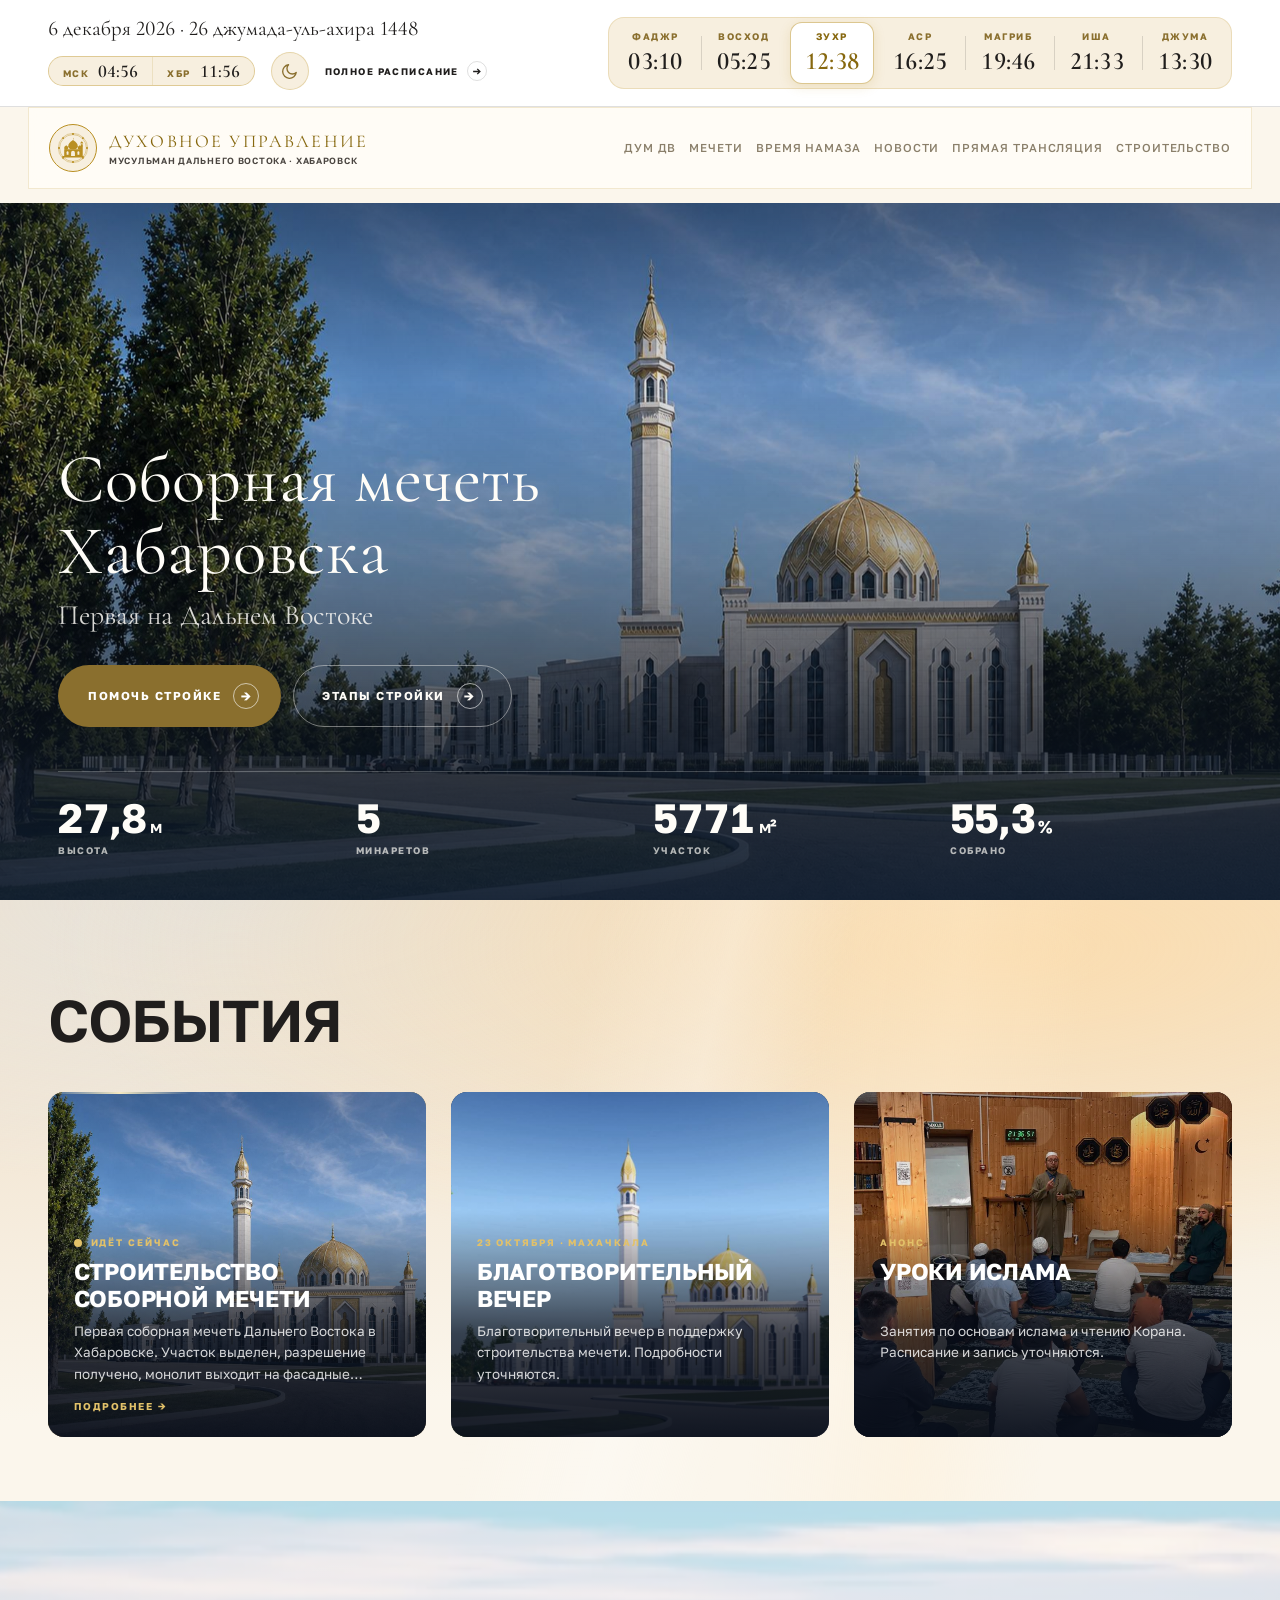
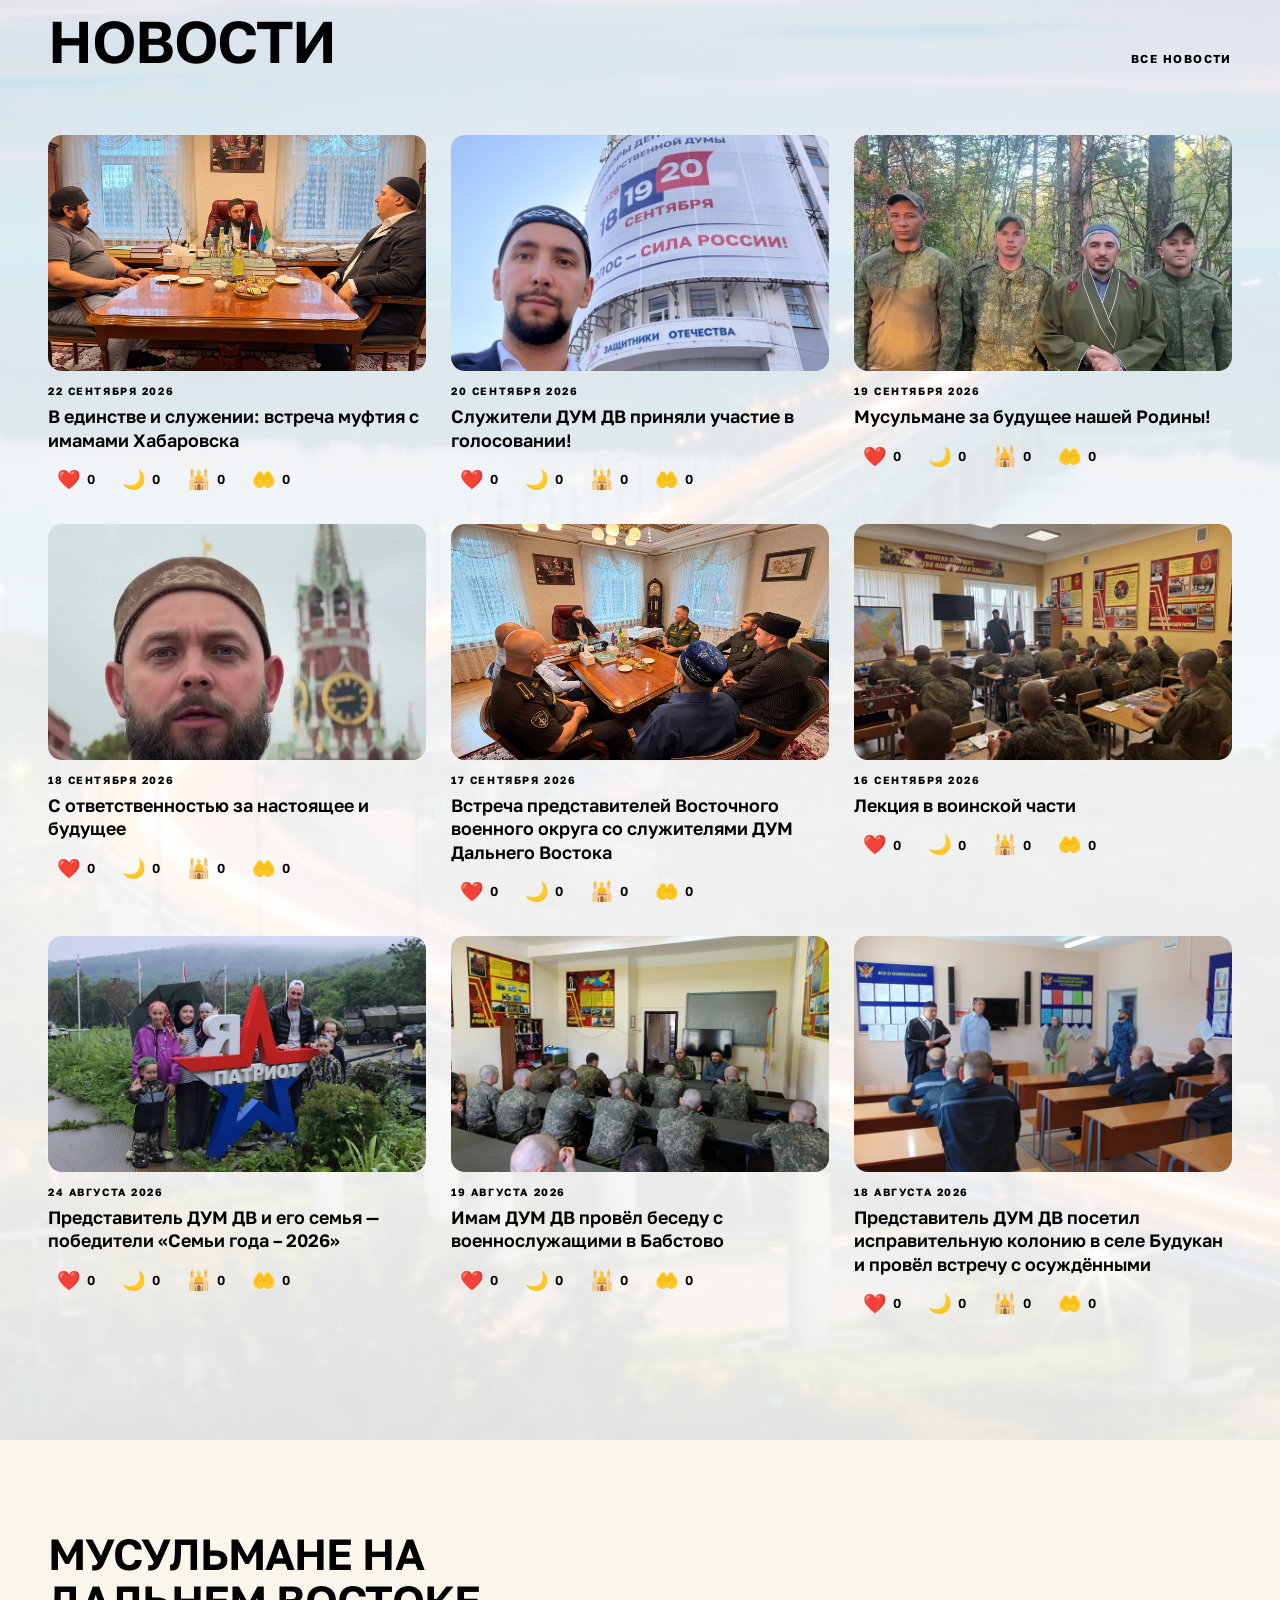
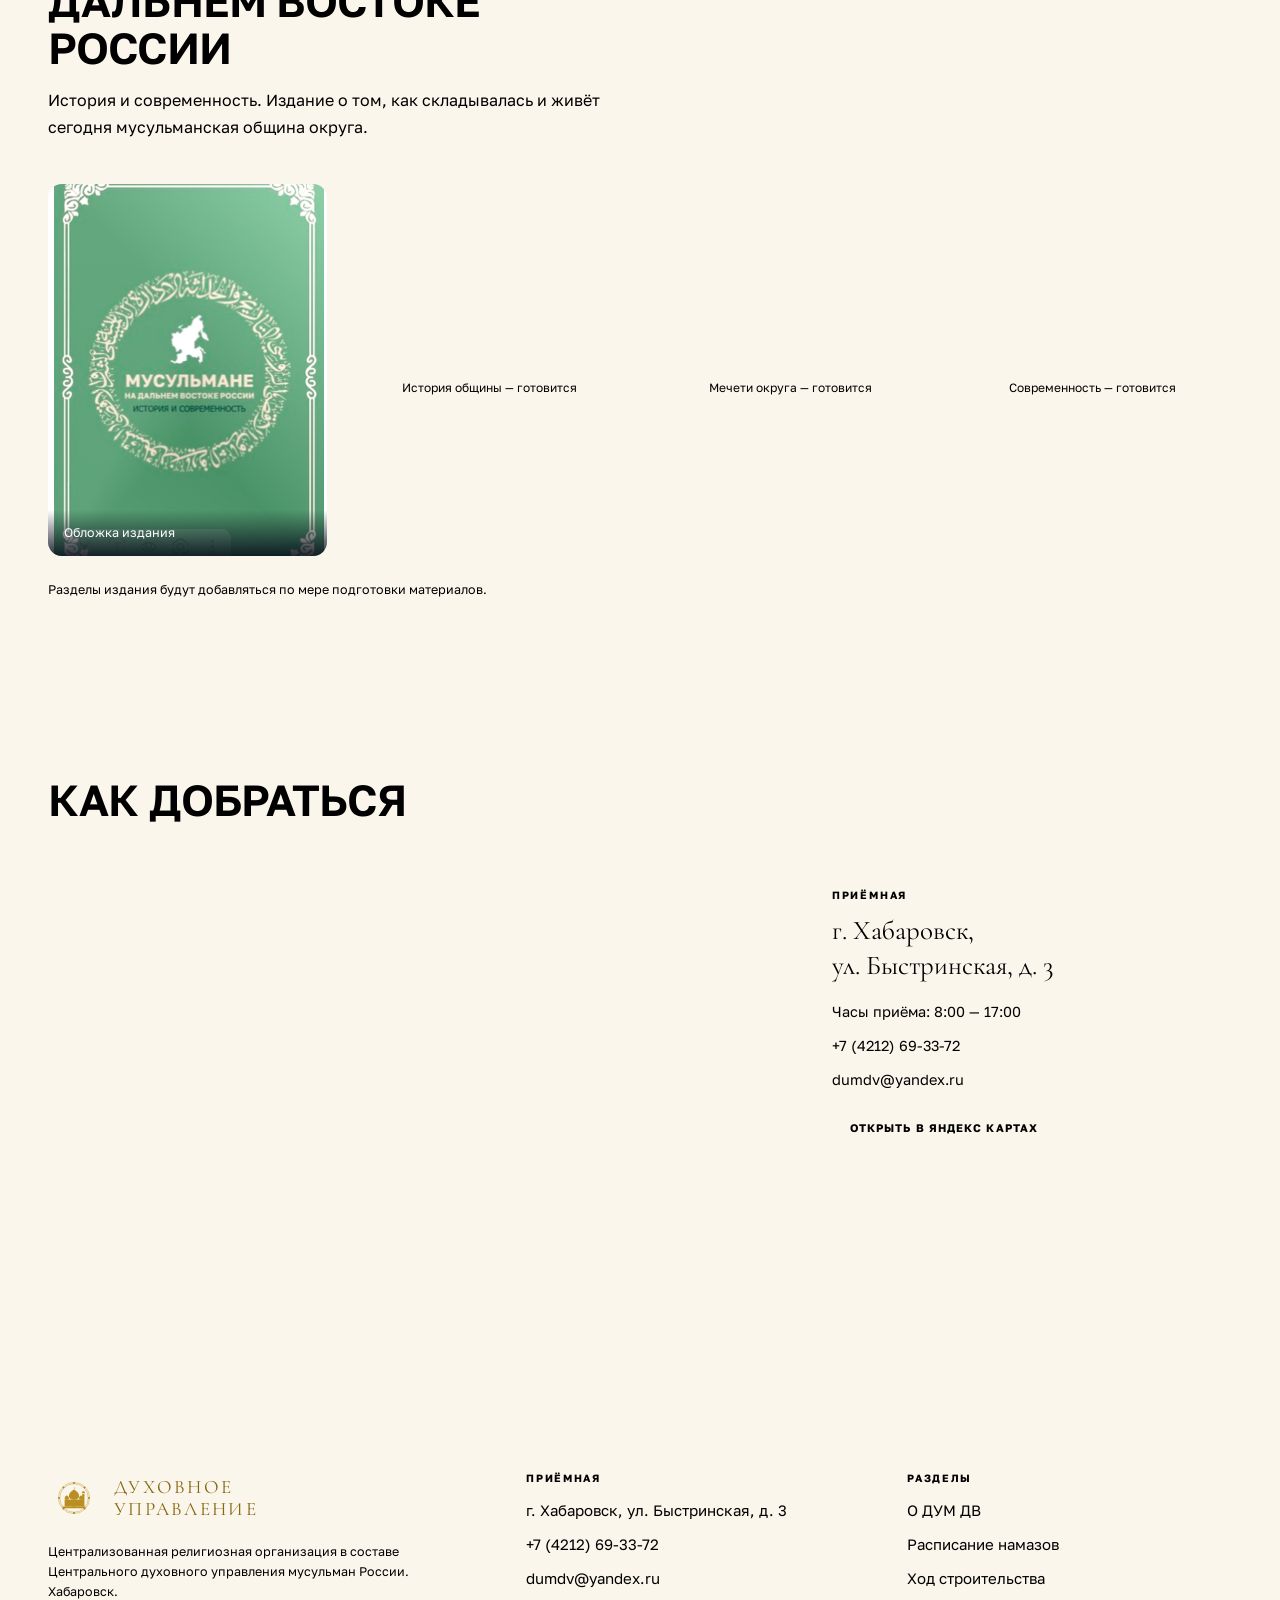
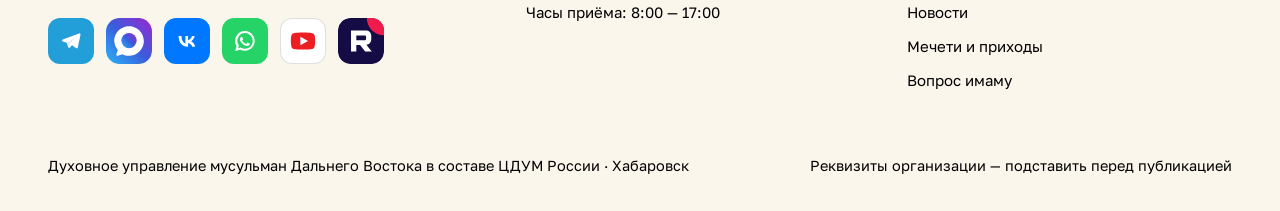
==== commit d184057f: "Главная: фоны под события и новости, галерея издания, карта Под новостями на всю полосу — снимок мос" ====
--- a/index.html
+++ b/index.html
@@ -238,6 +238,60 @@
   color:rgba(255,253,248,.68)}
 @media (max-width:680px){.hero-figs{grid-template-columns:1fr 1fr;row-gap:20px}}
 
+/* ── издание о мусульманах Дальнего Востока ────────────────────── */
+.bk{background:var(--pg);padding:clamp(56px,7vw,100px) 0}
+.bk h2{font-family:"Golos Text",system-ui,sans-serif;font-weight:600;
+  font-size:clamp(26px,3.4vw,44px);line-height:1.08;letter-spacing:-.02em;
+  text-transform:uppercase;color:var(--tx);margin:0;max-width:20ch}
+.bk-sub{margin:16px 0 0;max-width:60ch;font-size:16px;line-height:1.7;color:var(--mut)}
+.bk-row{display:grid;grid-template-columns:repeat(4,minmax(0,1fr));gap:clamp(14px,1.8vw,24px);
+  margin-top:clamp(26px,3.4vw,44px)}
+@media (max-width:980px){.bk-row{grid-template-columns:repeat(2,minmax(0,1fr))}}
+@media (max-width:520px){.bk-row{grid-template-columns:1fr}}
+.bk-item{position:relative;display:block;border-radius:14px;overflow:hidden;
+  background:var(--pnl);border:1px solid var(--brd);aspect-ratio:3/4;
+  transition:transform .3s ease,box-shadow .3s ease}
+.bk-item img{width:100%;height:100%;object-fit:cover;display:block}
+.bk-item:hover{transform:translateY(-4px);box-shadow:0 18px 38px rgba(32,30,29,.18)}
+.bk-cap{position:absolute;left:0;right:0;bottom:0;padding:14px 16px;color:#fff;font-size:12.5px;
+  line-height:1.45;background:linear-gradient(to top,rgba(8,14,26,.88),rgba(8,14,26,0))}
+/* место под снимок, которого ещё нет */
+.bk-item.is-soon{display:grid;place-items:center;text-align:center;background:transparent;
+  border:1px dashed var(--brd);box-shadow:none}
+.bk-item.is-soon:hover{transform:none;box-shadow:none}
+.bk-soon{padding:18px;font-size:12px;line-height:1.5;color:var(--mut)}
+.bk-soon::before{content:"";display:block;width:26px;height:26px;margin:0 auto 10px;border-radius:6px;
+  border:1px solid var(--brd);
+  background:linear-gradient(135deg,transparent 46%,var(--brd) 46%,var(--brd) 54%,transparent 54%)}
+.bk-note{margin:clamp(18px,2.2vw,26px) 0 0;font-size:12.5px;color:var(--mut)}
+
+/* ── как добраться ─────────────────────────────────────────────── */
+.map{background:var(--srf);padding:clamp(56px,7vw,100px) 0}
+.map h2{font-family:"Golos Text",system-ui,sans-serif;font-weight:600;
+  font-size:clamp(26px,3.4vw,44px);line-height:1.08;letter-spacing:-.02em;
+  text-transform:uppercase;color:var(--tx);margin:0}
+.map-grid{display:grid;grid-template-columns:minmax(0,1.7fr) minmax(0,1fr);
+  gap:clamp(20px,2.6vw,38px);align-items:start;margin-top:clamp(22px,2.8vw,34px)}
+@media (max-width:860px){.map-grid{grid-template-columns:1fr}}
+.map-frame{position:relative;aspect-ratio:16/10;border-radius:16px;overflow:hidden;
+  border:1px solid var(--brd);background:var(--pnl)}
+.map-frame iframe{position:absolute;inset:0;width:100%;height:100%;border:0}
+.map-card{background:var(--pnl);border:1px solid var(--brd);border-radius:16px;
+  padding:clamp(18px,2.2vw,26px)}
+.map-k{font-size:10.5px;font-weight:700;letter-spacing:.17em;text-transform:uppercase;color:var(--gold)}
+.map-a{margin:10px 0 0;font-family:"Cormorant Garamond",Georgia,serif;font-size:clamp(20px,2.2vw,27px);
+  line-height:1.3;color:var(--tx)}
+.map-list{list-style:none;margin:18px 0 0;padding:0;display:flex;flex-direction:column;gap:12px;
+  font-size:14.5px;line-height:1.5;color:var(--mut)}
+.map-list a{color:var(--tx);text-decoration:none;border-bottom:1px solid var(--brd)}
+.map-list a:hover{color:var(--gold);border-color:var(--goldsoft)}
+.map-go{display:inline-flex;align-items:center;gap:9px;margin-top:18px;padding:12px 18px;
+  border-radius:999px;border:1px solid var(--brd);text-decoration:none;color:var(--tx);
+  font-size:11px;font-weight:700;letter-spacing:.1em;text-transform:uppercase;
+  transition:border-color .2s ease,background .2s ease,color .2s ease}
+.map-go:hover{border-color:var(--gold);background:rgba(185,143,34,.1);color:var(--gold)}
+@media (prefers-reduced-motion:reduce){.bk-item:hover{transform:none}}
+
 /* о нас */
 .about{background:var(--srf);padding:100px 0}
 .about h2{font-size:clamp(32px,4vw,48px);line-height:1.12;color:var(--tx);margin:16px 0 22px;max-width:22ch}
@@ -292,7 +346,17 @@
 .stage.next .bar{background:transparent}
 
 /* новости */
-.news{background:var(--srf);padding:110px 0 120px}
+/* снимок моста через Амур на всю полосу; поверх — вуаль, иначе текст не прочесть */
+.news{position:relative;isolation:isolate;padding:110px 0 120px;background:var(--srf)}
+.news::before{content:"";position:absolute;inset:0;z-index:-2;
+  background:url("img/habarovsk-most.webp") center/cover no-repeat}
+.news::after{content:"";position:absolute;inset:0;z-index:-1;
+  background:linear-gradient(180deg,rgba(255,255,255,.72) 0%,rgba(255,255,255,.86) 26%,
+    rgba(255,255,255,.93) 62%,rgba(255,255,255,.88) 100%)}
+#night:checked ~ .page .news::after{
+  background:linear-gradient(180deg,rgba(14,22,38,.7) 0%,rgba(14,22,38,.88) 26%,
+    rgba(14,22,38,.94) 62%,rgba(14,22,38,.9) 100%)}
+@media (max-width:760px){.news::before{background-position:62% center}}
 .head-row{display:flex;align-items:baseline;justify-content:space-between;gap:24px;margin:0 0 64px}
 .head-row h2{font-family:"Golos Text",system-ui,sans-serif;font-weight:600;
   font-size:clamp(30px,4.6vw,60px);line-height:1.02;letter-spacing:-.025em;text-transform:uppercase;color:var(--tx)}
@@ -508,7 +572,21 @@
   font-size:9.5px;font-weight:700;letter-spacing:.14em;text-transform:uppercase}
 
 /* ── события: ряд карточек покомпактнее ────────────────────────── */
-.ev{background:var(--pg);padding:clamp(56px,7vw,100px) 0 clamp(40px,5vw,70px)}
+/* закатное небо под событиями — градиент, не чужой снимок */
+.ev{position:relative;isolation:isolate;padding:clamp(56px,7vw,100px) 0 clamp(40px,5vw,70px);
+  background:
+    radial-gradient(120% 90% at 78% 8%,rgba(255,214,152,.55),transparent 62%),
+    radial-gradient(90% 70% at 18% 0%,rgba(214,228,246,.5),transparent 68%),
+    linear-gradient(177deg,#F6E2C4 0%,#F3E7D5 34%,var(--pg) 78%)}
+.ev::before{content:"";position:absolute;inset:0;z-index:-1;pointer-events:none;opacity:.5;
+  background:
+    linear-gradient(104deg,transparent 42%,rgba(255,255,255,.55) 52%,transparent 60%),
+    linear-gradient(96deg,transparent 60%,rgba(255,236,206,.6) 72%,transparent 82%)}
+#night:checked ~ .page .ev{background:
+    radial-gradient(120% 90% at 78% 6%,rgba(86,110,170,.5),transparent 62%),
+    radial-gradient(90% 70% at 16% 0%,rgba(40,60,104,.6),transparent 70%),
+    linear-gradient(177deg,#16213A 0%,#121B30 40%,var(--pg) 82%)}
+#night:checked ~ .page .ev::before{opacity:.28}
 .ev-head{display:flex;flex-wrap:wrap;align-items:baseline;justify-content:space-between;gap:18px}
 .ev-head h2{font-family:"Golos Text",system-ui,sans-serif;font-weight:600;
   font-size:clamp(30px,4.6vw,60px);line-height:1.02;letter-spacing:-.025em;text-transform:uppercase;
@@ -894,6 +972,45 @@
     </div>
   </section>
 
+
+
+  <section class="bk" id="izdanie">
+    <div class="wrap">
+      <h2>Мусульмане на Дальнем Востоке России</h2>
+      <p class="bk-sub">История и современность. Издание о том, как складывалась и живёт сегодня
+        мусульманская община округа.</p>
+
+      <!-- Снимки разворотов добавляются в data/izdanie.json: путь к файлу и подпись.
+           Пока есть только обложка, остальные ячейки честно помечены. -->
+      <div class="bk-row" id="bkRow"></div>
+
+      <p class="bk-note">Разделы издания будут добавляться по мере подготовки материалов.</p>
+    </div>
+  </section>
+
+  <section class="map" id="karta">
+    <div class="wrap">
+      <h2>Как добраться</h2>
+      <div class="map-grid">
+        <div class="map-frame">
+          <iframe src="https://yandex.ru/map-widget/v1/?ll=135.085%2C48.459&amp;z=16&amp;mode=search&amp;text=%D0%A5%D0%B0%D0%B1%D0%B0%D1%80%D0%BE%D0%B2%D1%81%D0%BA%2C%20%D1%83%D0%BB%D0%B8%D1%86%D0%B0%20%D0%91%D1%8B%D1%81%D1%82%D1%80%D0%B8%D0%BD%D1%81%D0%BA%D0%B0%D1%8F%2C%203"
+            title="Духовное управление мусульман Дальнего Востока на карте" loading="lazy"
+            allowfullscreen></iframe>
+        </div>
+        <div class="map-card">
+          <span class="map-k">Приёмная</span>
+          <p class="map-a">г. Хабаровск,<br>ул. Быстринская, д. 3</p>
+          <ul class="map-list">
+            <li>Часы приёма: 8:00 — 17:00</li>
+            <li><a href="tel:+74212693372">+7 (4212) 69-33-72</a></li>
+            <li><a href="mailto:dumdv@yandex.ru">dumdv@yandex.ru</a></li>
+          </ul>
+          <a class="map-go" href="https://yandex.ru/maps/?text=%D0%A5%D0%B0%D0%B1%D0%B0%D1%80%D0%BE%D0%B2%D1%81%D0%BA%2C%20%D1%83%D0%BB%D0%B8%D1%86%D0%B0%20%D0%91%D1%8B%D1%81%D1%82%D1%80%D0%B8%D0%BD%D1%81%D0%BA%D0%B0%D1%8F%2C%203"
+            target="_blank" rel="noopener">Открыть в Яндекс Картах</a>
+        </div>
+      </div>
+    </div>
+  </section>
 
   <footer id="contacts">
     <div class="foot">
@@ -1237,7 +1354,34 @@
   window.addEventListener('resize', fit);
   window.addEventListener('load', fit);
 })();
+
+// Галерея издания. Список лежит в data/izdanie.json: добавили файл — появился блок.
+(function () {
+  var row = document.getElementById('bkRow');
+  if (!row) return;
+
+  function esc(s) {
+    return String(s == null ? '' : s).replace(/&/g, '&amp;').replace(/</g, '&lt;')
+      .replace(/>/g, '&gt;').replace(/"/g, '&quot;');
+  }
+
+  fetch('data/izdanie.json', { cache: 'no-cache' }).then(function (r) { return r.json(); }).then(function (d) {
+    var items = d.items || [];
+    if (!items.length) return;
+    row.innerHTML = items.map(function (it) {
+      if (!it.img) {
+        return '<div class="bk-item is-soon"><span class="bk-soon">' +
+          esc(it.caption || 'Готовится') + '</span></div>';
+      }
+      return '<figure class="bk-item" style="margin:0">' +
+        '<img src="' + esc(it.img) + '" loading="lazy" decoding="async" alt="' + esc(it.caption || '') + '">' +
+        (it.caption ? '<figcaption class="bk-cap">' + esc(it.caption) + '</figcaption>' : '') +
+        '</figure>';
+    }).join('');
+  }).catch(function () {});
+})();
 </script>
-<script src="assets/reactions.js"></script>
+<script src="assets/reactions.js">
+</script>
 </body>
 </html>
--- a/assets/reactions.css
+++ b/assets/reactions.css
@@ -1,43 +1,40 @@
-/* Реакции под новостями.
+/* Реакции под новостями — компактные пилюли, как в мессенджерах.
    Пока счётчики живут в браузере читателя: разметка и поведение готовы,
    общими числа станут, когда появится сервер. */
-.rx{display:flex;flex-wrap:wrap;gap:7px;margin-top:12px}
+.rx{display:flex;flex-wrap:wrap;gap:6px;margin-top:12px}
 
-.rx-btn{--c:var(--gold);--cs:rgba(185,143,34,.12);
-  display:inline-flex;align-items:center;gap:8px;padding:7px 13px;border-radius:999px;
-  border:1px solid var(--brd);background:transparent;cursor:pointer;
+.rx-btn{--c:var(--gold);--cs:rgba(185,143,34,.16);
+  display:inline-flex;align-items:center;gap:6px;padding:4px 11px 4px 8px;
+  border-radius:999px;border:1px solid transparent;background:var(--pnl);cursor:pointer;
   font-family:inherit;font-size:13px;font-weight:600;line-height:1;color:var(--mut);
   font-variant-numeric:lining-nums tabular-nums;
-  transition:color .2s ease,border-color .2s ease,background .2s ease,transform .2s ease}
-/* эмодзи приглушены, пока отметка не поставлена */
-.rx-ic{font-size:21px;line-height:1;flex:none;
-  font-family:"Apple Color Emoji","Segoe UI Emoji","Noto Color Emoji",sans-serif;
-  filter:saturate(.45) opacity(.72);transition:filter .2s ease,transform .2s ease}
-.rx-btn:hover{color:var(--c);border-color:var(--c);transform:translateY(-1px)}
-.rx-btn:hover .rx-ic{filter:none}
-.rx-btn.on{color:var(--c);border-color:var(--c);background:var(--cs)}
-.rx-btn.on .rx-ic{filter:none;transform:scale(1.06)}
-.rx-btn:focus-visible{outline:2px solid var(--c);outline-offset:2px}
-.rx-btn.pop{animation:rxPop .4s cubic-bezier(.3,1.4,.5,1)}
+  transition:background .18s ease,color .18s ease,border-color .18s ease}
+/* эмодзи всегда в полном цвете, ничего не гасим */
+.rx-ic{font-size:19px;line-height:22px;flex:none;
+  font-family:"Apple Color Emoji","Segoe UI Emoji","Noto Color Emoji",sans-serif}
 .rx-n{min-width:8px;text-align:left}
 
-/* у каждой реакции свой цвет подсветки */
-.rx-heart{--c:#D2534E;--cs:rgba(210,83,78,.13)}
-.rx-moon{--c:#4C72C4;--cs:rgba(76,114,196,.13)}
-.rx-mosque{--c:#B98F22;--cs:rgba(185,143,34,.14)}
-.rx-dua{--c:#2F9464;--cs:rgba(47,148,100,.13)}
+.rx-btn:hover{background:var(--track)}
+.rx-btn.on{background:var(--cs);border-color:var(--c);color:var(--c)}
+.rx-btn:focus-visible{outline:2px solid var(--c);outline-offset:2px}
+.rx-btn.pop .rx-ic{animation:rxPop .42s cubic-bezier(.3,1.5,.5,1)}
+
+/* цвет подсветки у каждой реакции свой */
+.rx-heart{--c:#D2534E;--cs:rgba(210,83,78,.16)}
+.rx-moon{--c:#4C72C4;--cs:rgba(76,114,196,.16)}
+.rx-mosque{--c:#A8801B;--cs:rgba(185,143,34,.18)}
+.rx-dua{--c:#2F9464;--cs:rgba(47,148,100,.16)}
 
 @keyframes rxPop{
   0%{transform:scale(1)}
-  45%{transform:scale(1.14)}
+  40%{transform:scale(1.28)}
   100%{transform:scale(1)}
 }
 @media (max-width:420px){
   .rx{gap:5px}
-  .rx-btn{padding:6px 10px;gap:6px}
-  .rx-ic{font-size:19px}
+  .rx-btn{padding:4px 10px 4px 7px;gap:5px;font-size:12.5px}
 }
 @media (prefers-reduced-motion:reduce){
-  .rx-btn,.rx-btn:hover{transition:none;transform:none}
-  .rx-btn.pop{animation:none}
+  .rx-btn{transition:none}
+  .rx-btn.pop .rx-ic{animation:none}
 }
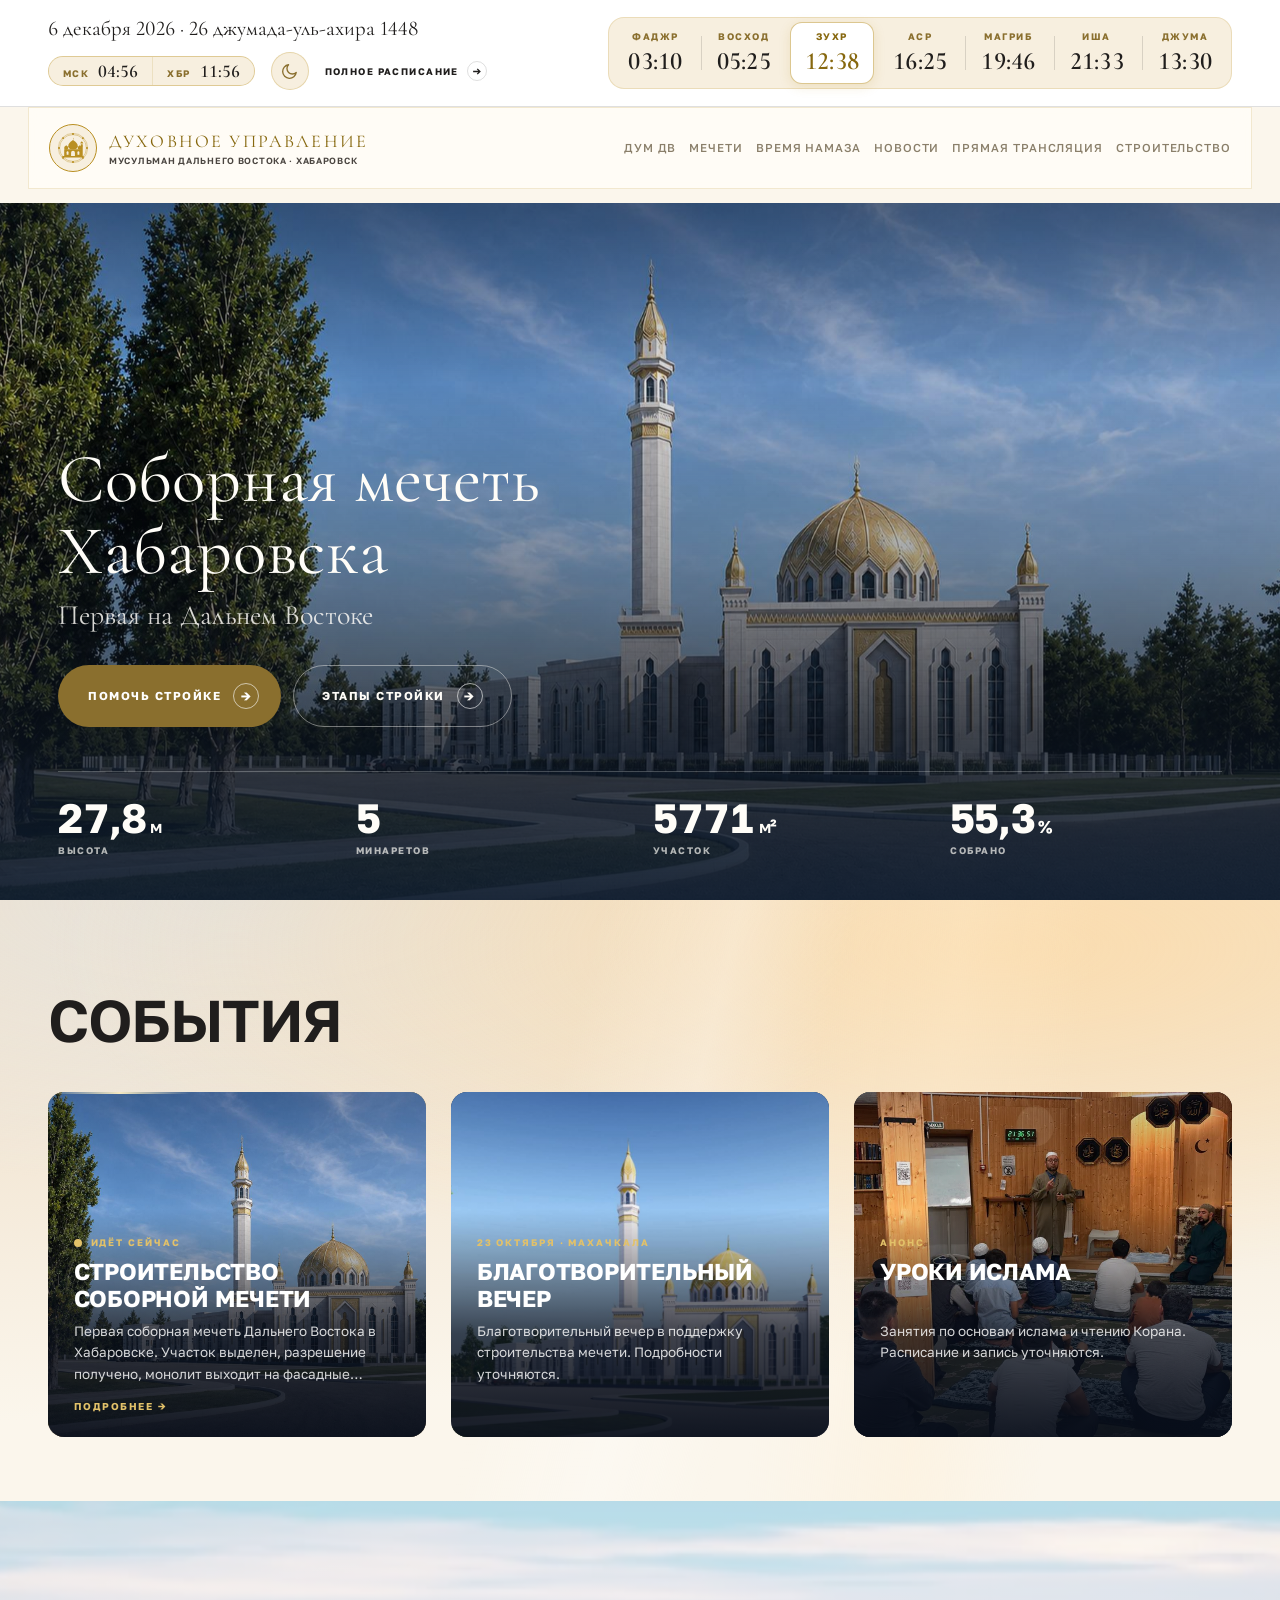
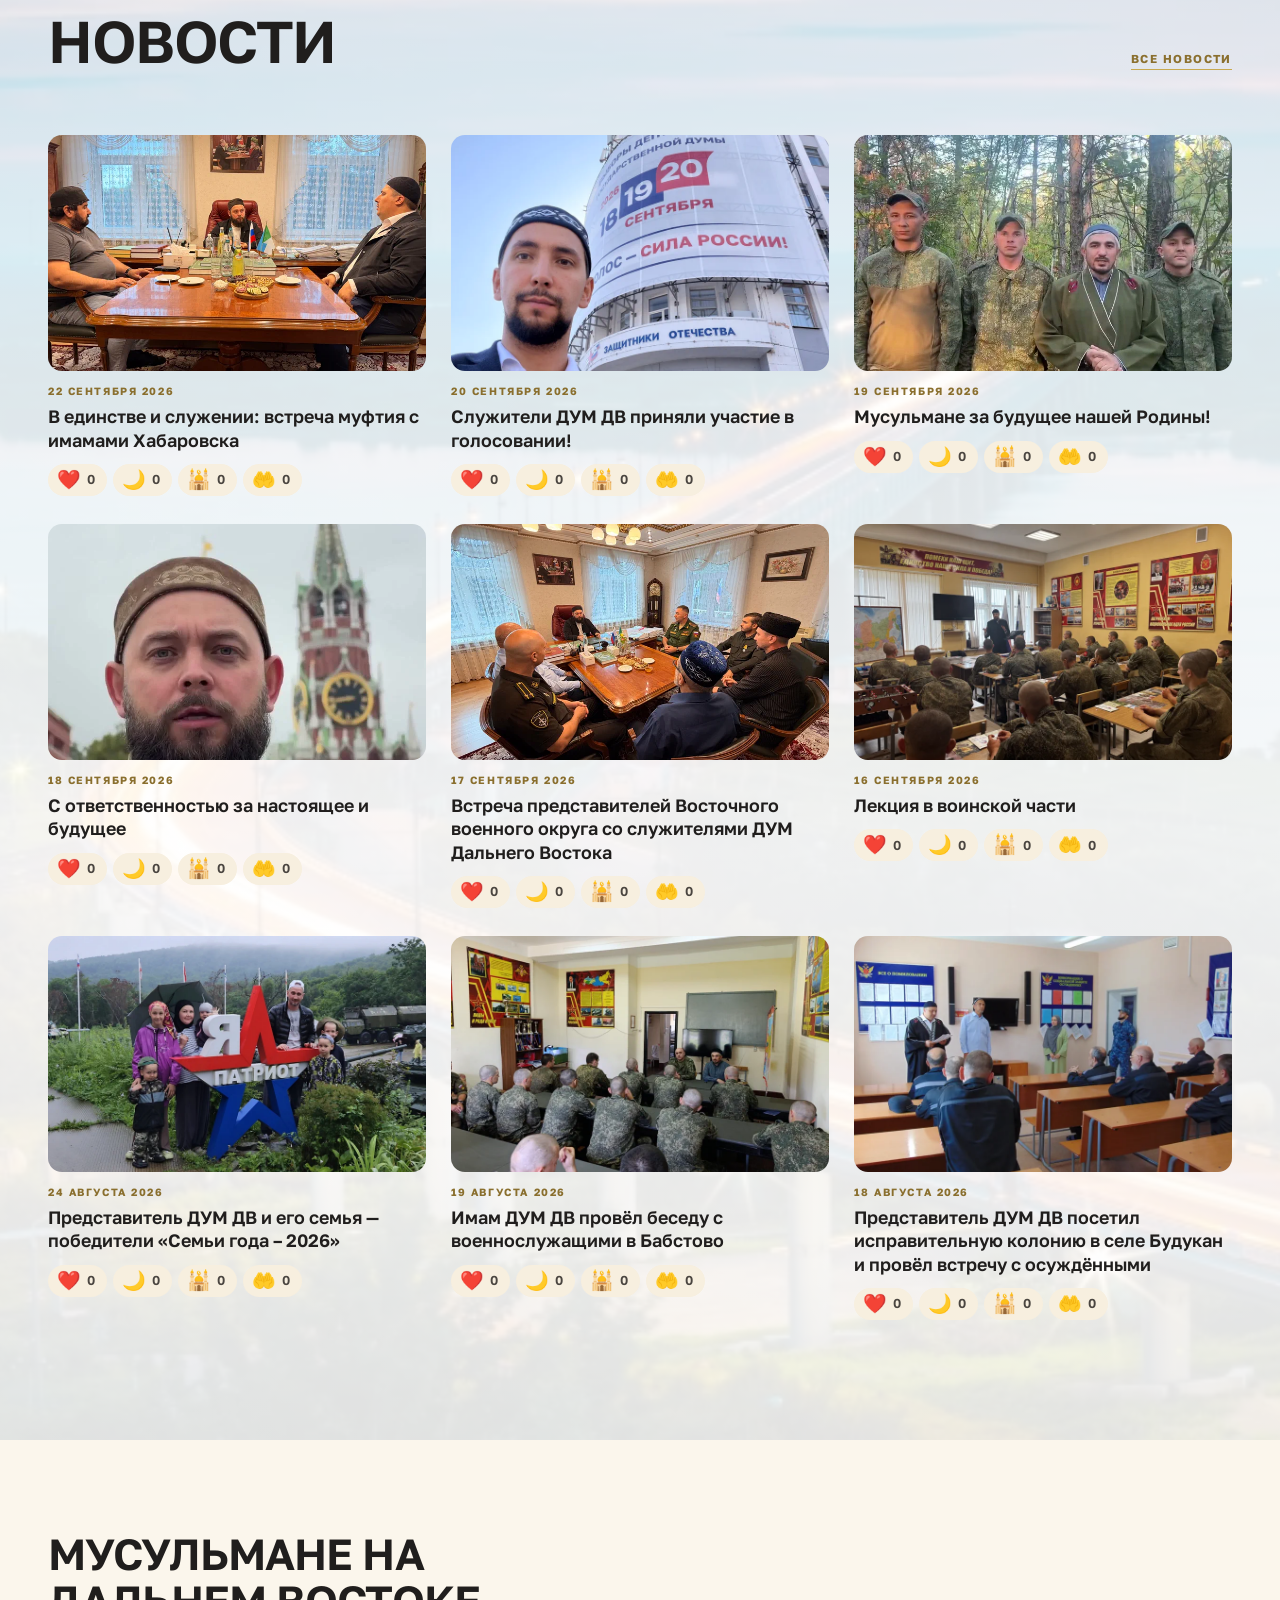
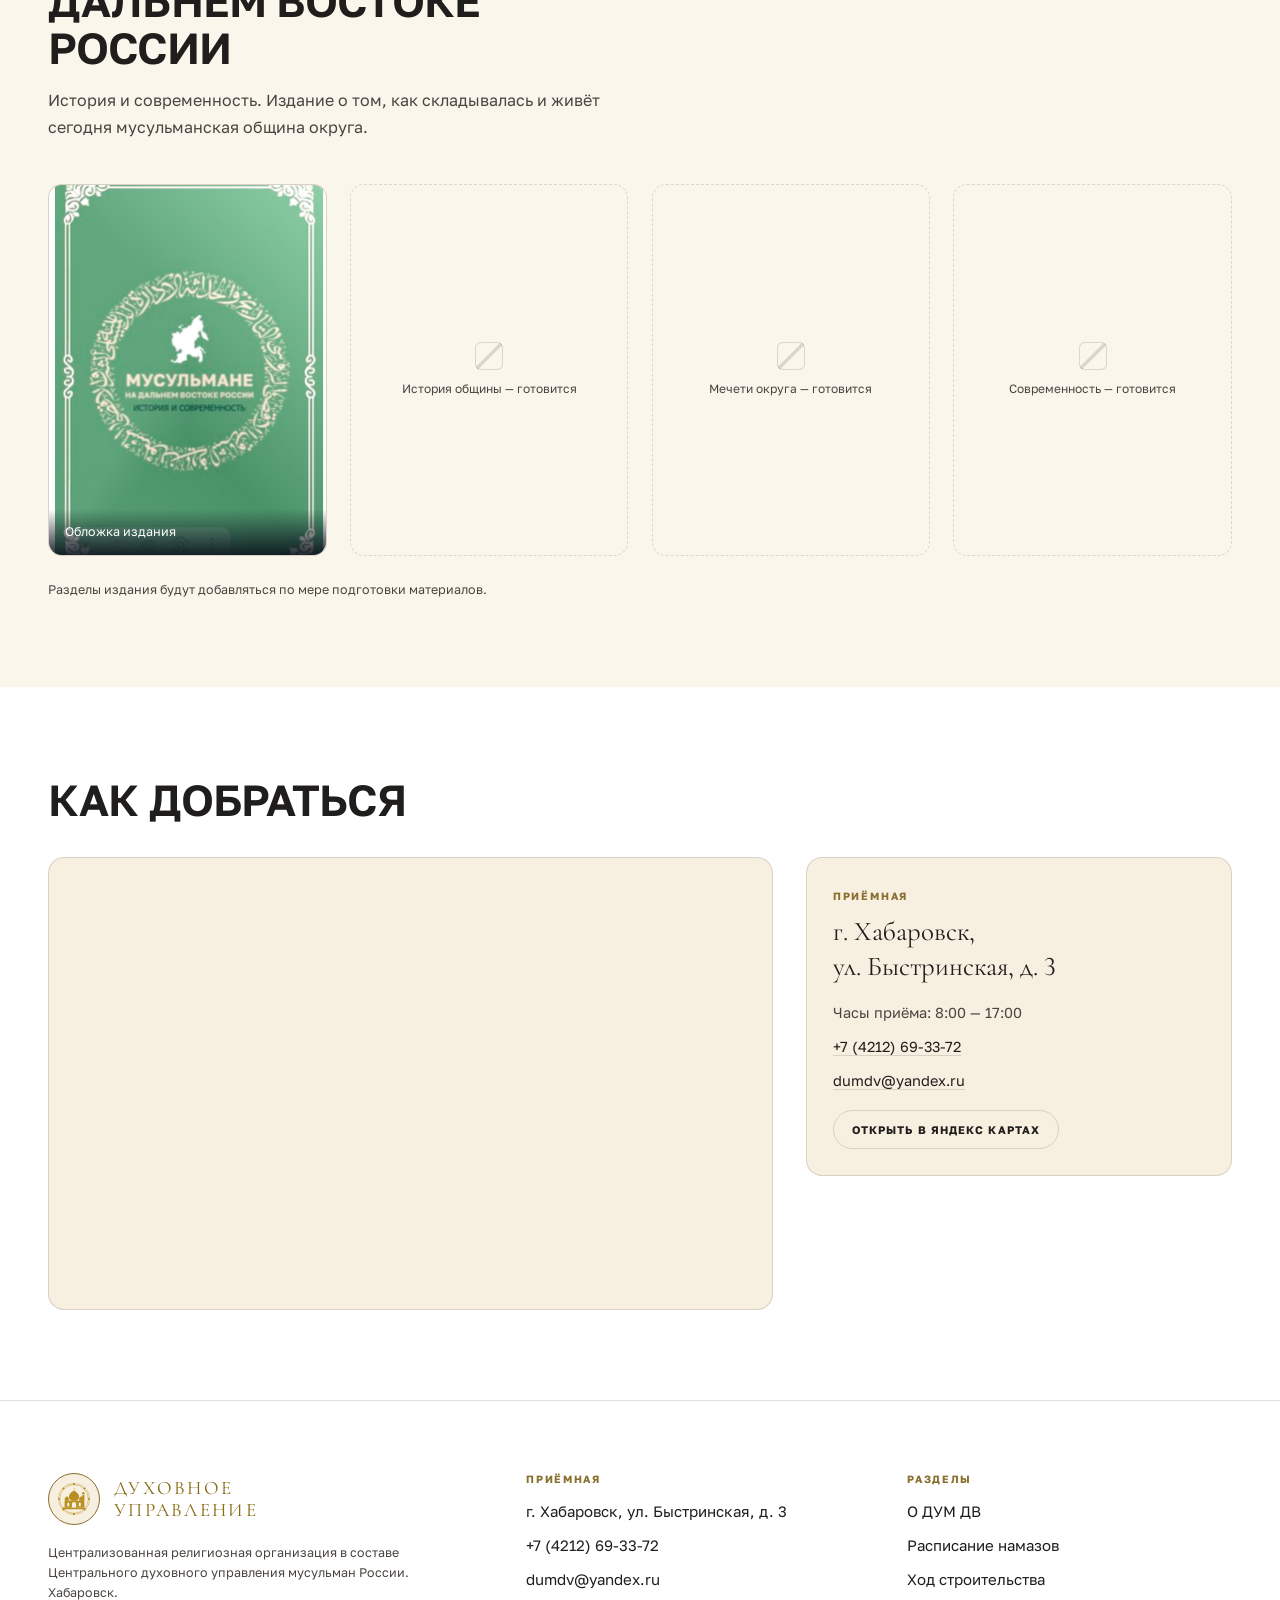
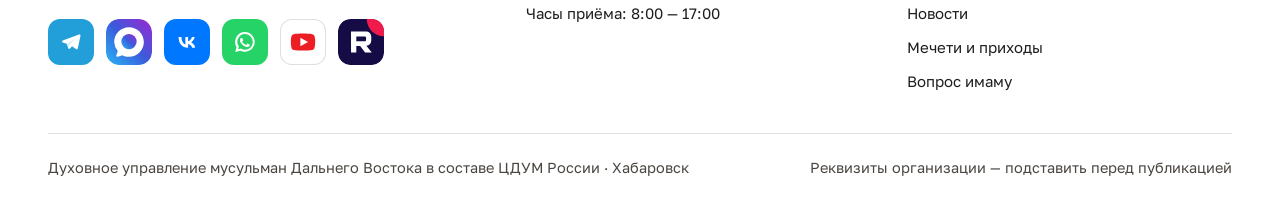
==== commit 61d9e1c1: "Тема доходит до низа страницы, пятый этап, настоящий серп луны Два лишних </div> — после блока событ" ====
--- a/index.html
+++ b/index.html
@@ -164,7 +164,17 @@
 .sky{display:none;position:absolute;inset:0;pointer-events:none}
 /* мягкий свет от луны по небу */
 .sky::after{content:"";position:absolute;right:0;top:0;width:min(680px,72%);height:min(540px,62%);pointer-events:none;background:radial-gradient(circle at 76% 22%,rgba(243,230,192,.22),rgba(243,230,192,.08) 40%,transparent 68%)}
-.moon{position:absolute;right:120px;top:70px;width:96px;height:96px;border-radius:50%;box-shadow:inset -24px -8px 0 0 #f3e6c0,0 0 120px 38px rgba(243,230,192,.3)}
+.moon{position:absolute;right:120px;top:70px;width:96px;height:96px;border-radius:50%;
+  background:
+    radial-gradient(circle at 30% 64%,rgba(188,198,220,.34),transparent 30%),
+    radial-gradient(circle at 56% 28%,rgba(188,198,220,.28),transparent 22%),
+    radial-gradient(circle at 44% 46%,rgba(196,206,226,.24),transparent 17%),
+    radial-gradient(circle at 24% 34%,rgba(255,255,255,.5),transparent 46%),
+    linear-gradient(148deg,#FFFDF4 0%,#F4F0E2 58%,#E4E2D6 100%);
+  /* серп: вырезаем смещённый круг, край остаётся мягким */
+  -webkit-mask:radial-gradient(circle at 78% 24%,transparent 0 46%,#000 47.5%);
+  mask:radial-gradient(circle at 78% 24%,transparent 0 46%,#000 47.5%);
+  filter:drop-shadow(0 0 26px rgba(228,238,255,.6)) drop-shadow(0 0 70px rgba(188,212,255,.38))}
 .star{position:absolute;width:4px;height:4px;border-radius:50%;background:#fff;box-shadow:0 0 6px 1px rgba(255,255,255,.5);animation:twinkle 3.4s ease-in-out infinite}
 /* крестообразные лучи от звезды вместо круглого зарева */
 .star::before,.star::after{content:"";position:absolute;left:50%;top:50%;transform:translate(-50%,-50%);pointer-events:none}
@@ -176,7 +186,6 @@
   background:radial-gradient(ellipse 54% 48% at 62% 56%,rgba(154,186,232,.18),transparent 72%),
              radial-gradient(ellipse 62% 38% at 78% 6%,rgba(176,203,246,.2),transparent 74%)}
 .sky::after{background:radial-gradient(circle at 76% 22%,rgba(206,222,250,.26),rgba(206,222,250,.1) 42%,transparent 72%)}
-.moon{box-shadow:inset -24px -8px 0 0 #eef2fb,0 0 130px 40px rgba(205,221,248,.34)}
 /* звёзды мелкие и мерцают вразнобой */
 .star{width:3px;height:3px;background:#fff;box-shadow:0 0 5px 1px rgba(255,255,255,.6);
   animation:twinkle 3.1s ease-in-out infinite}
@@ -956,7 +965,6 @@
 
       <div class="ev-row" id="evRow"></div>
     </div>
-    </div>
   </section>
 
   <section class="news" id="news">
@@ -967,7 +975,6 @@
       </div>
       <div class="nr">
         <div class="nr-row" id="nrRow"></div>
-      </div>
       </div>
     </div>
   </section>
@@ -1381,6 +1388,7 @@
   }).catch(function () {});
 })();
 </script>
+</div>
 <script src="assets/reactions.js">
 </script>
 </body>
